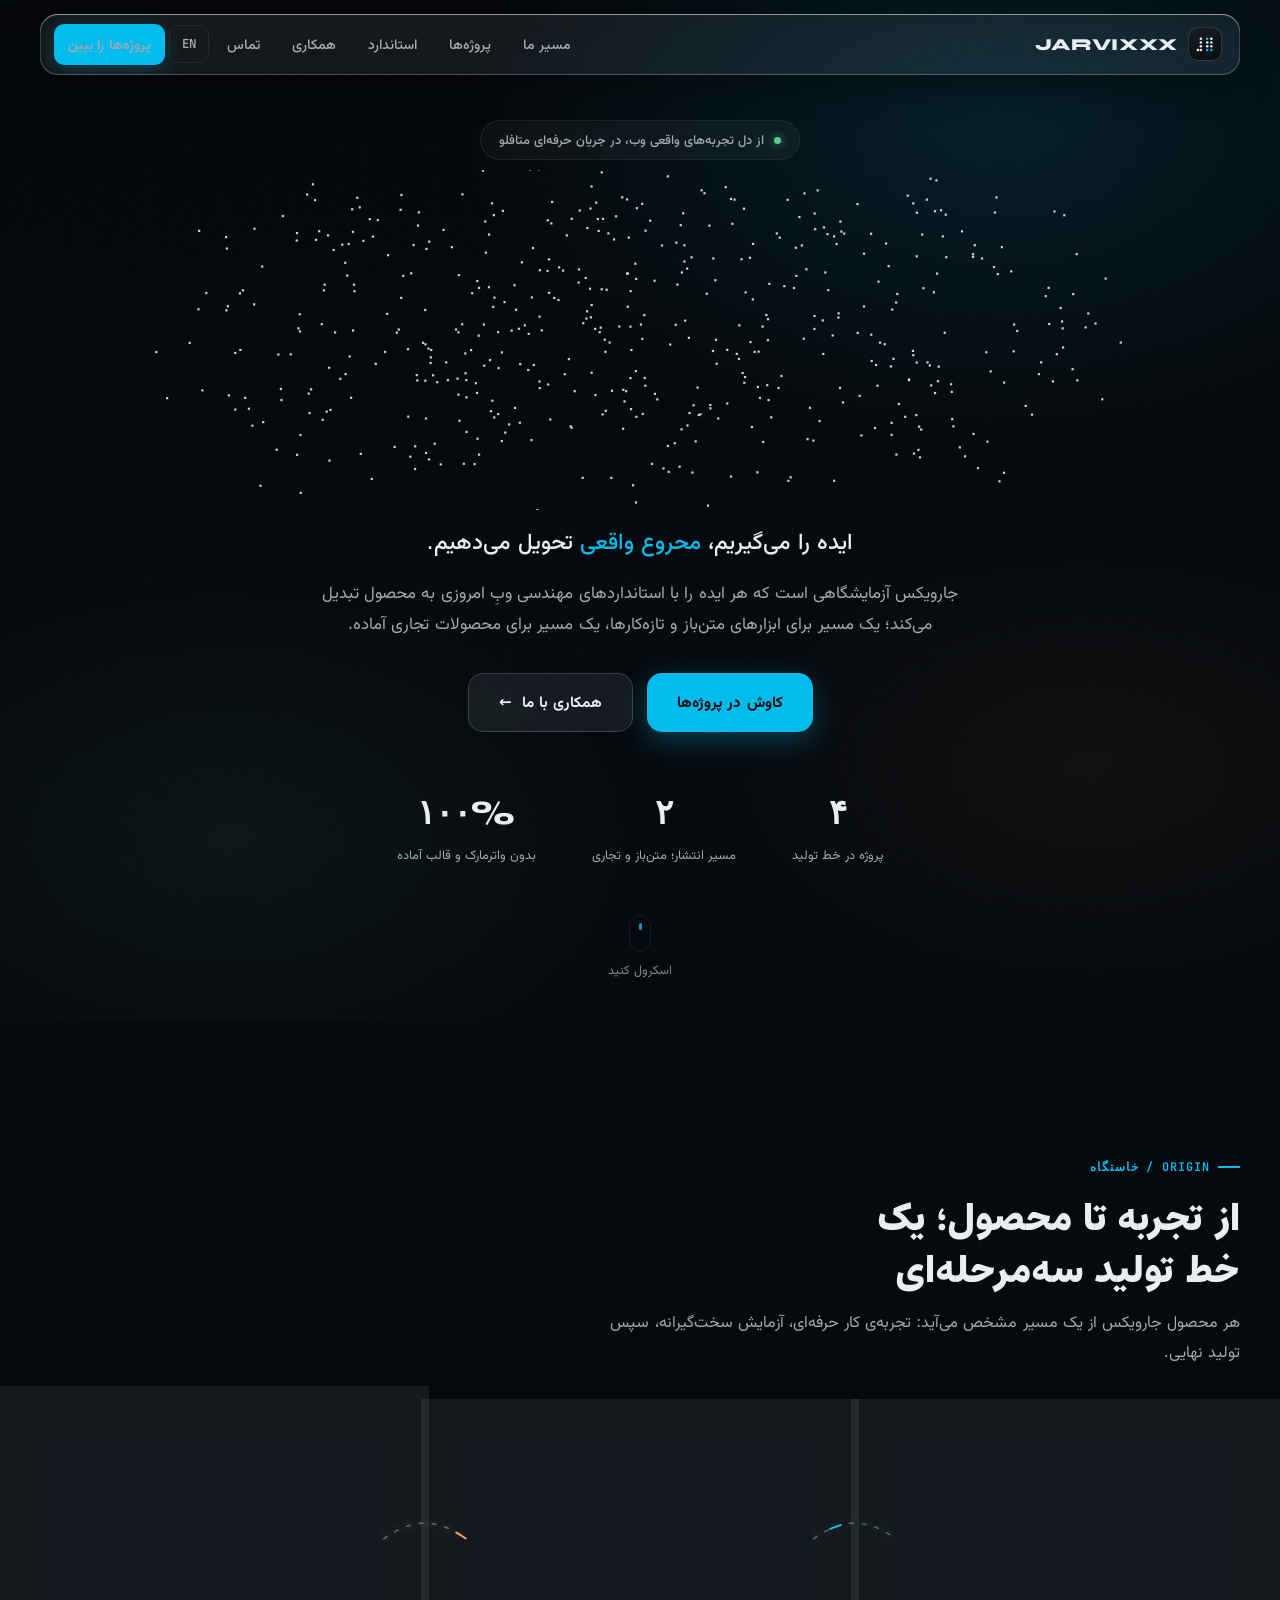
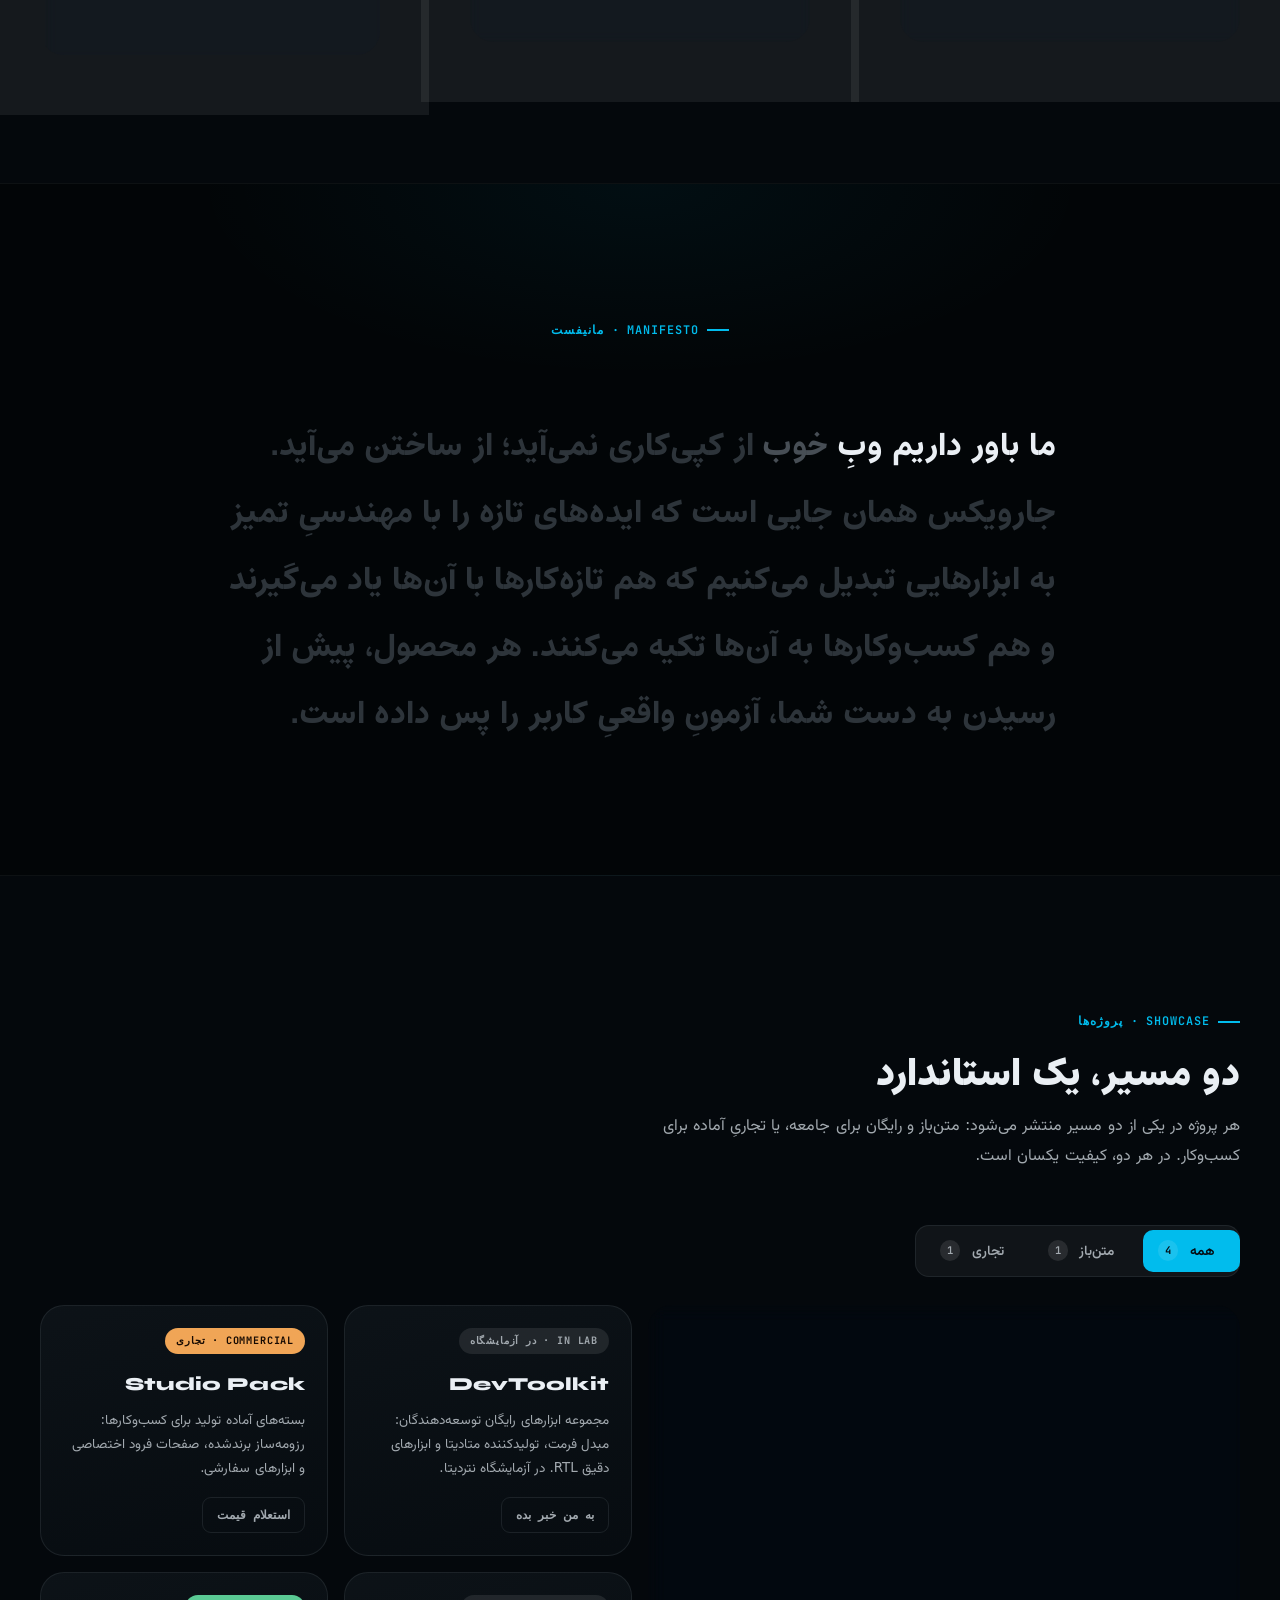
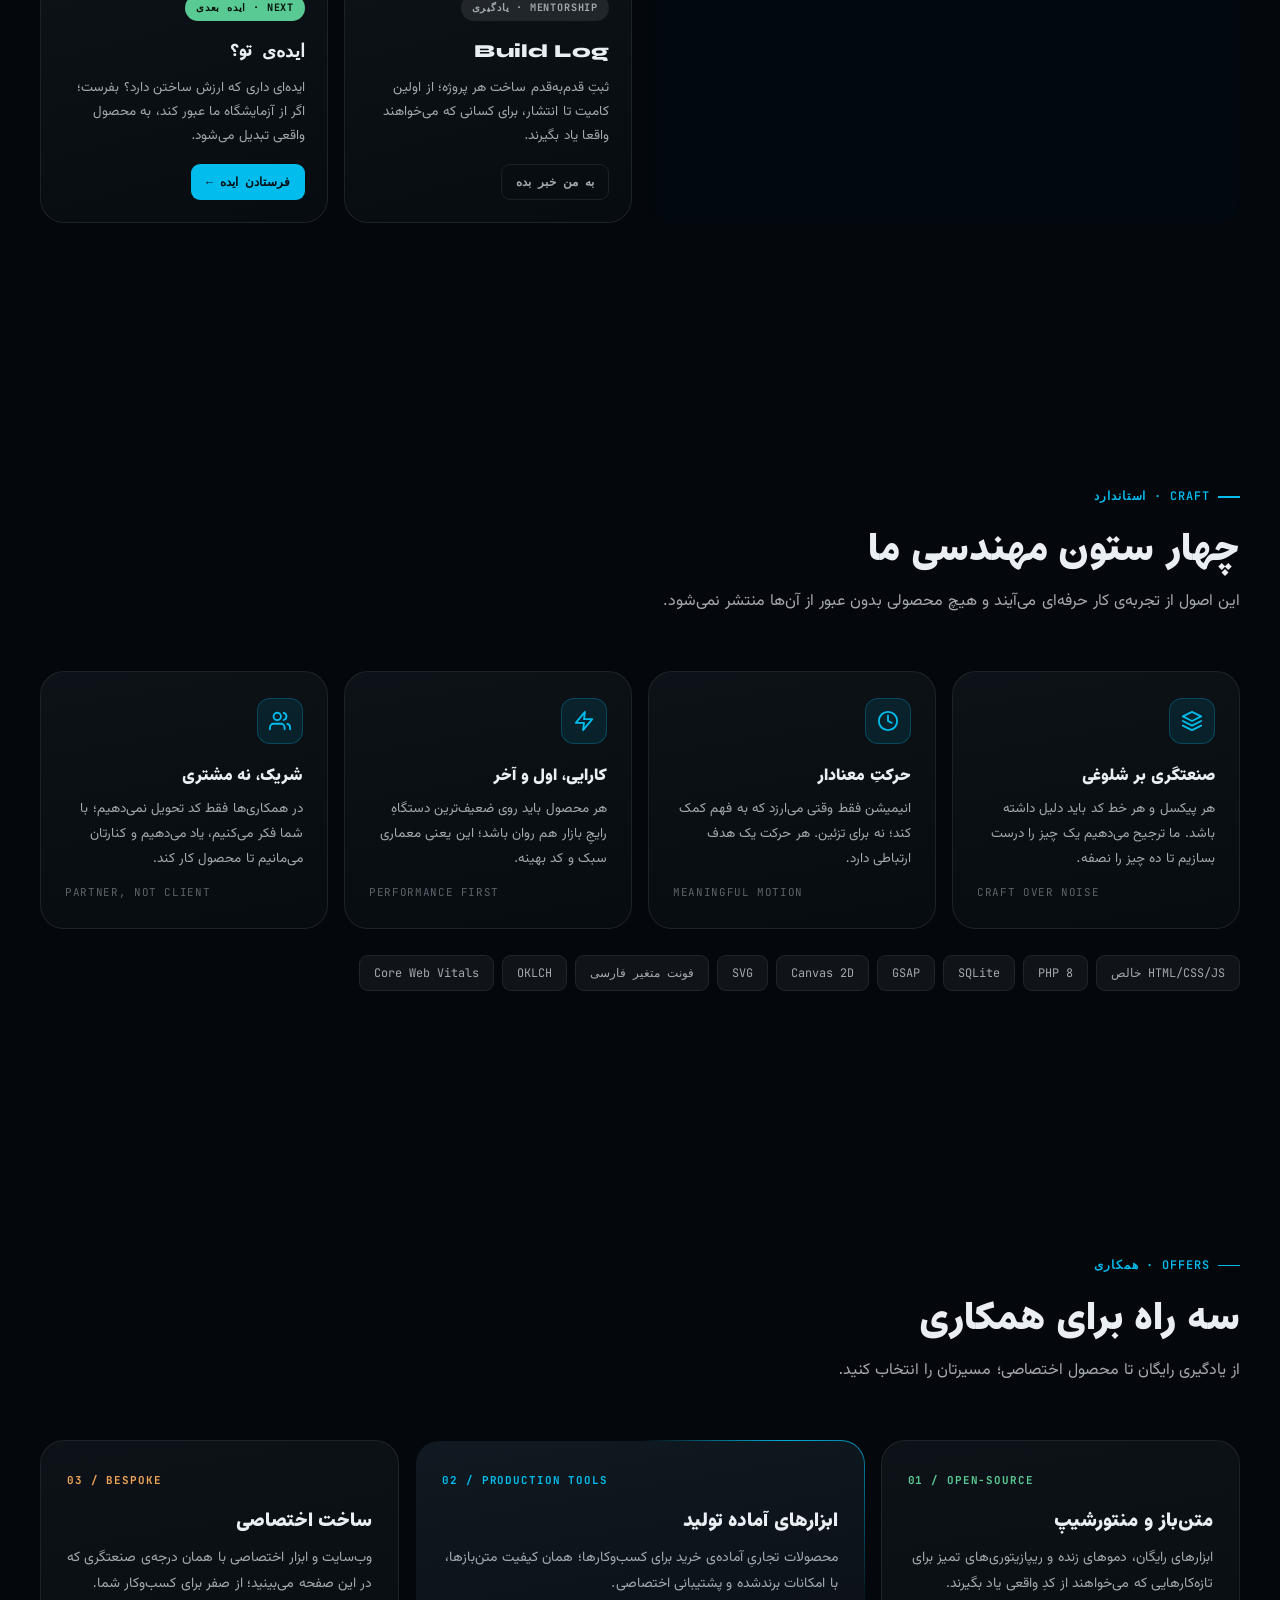
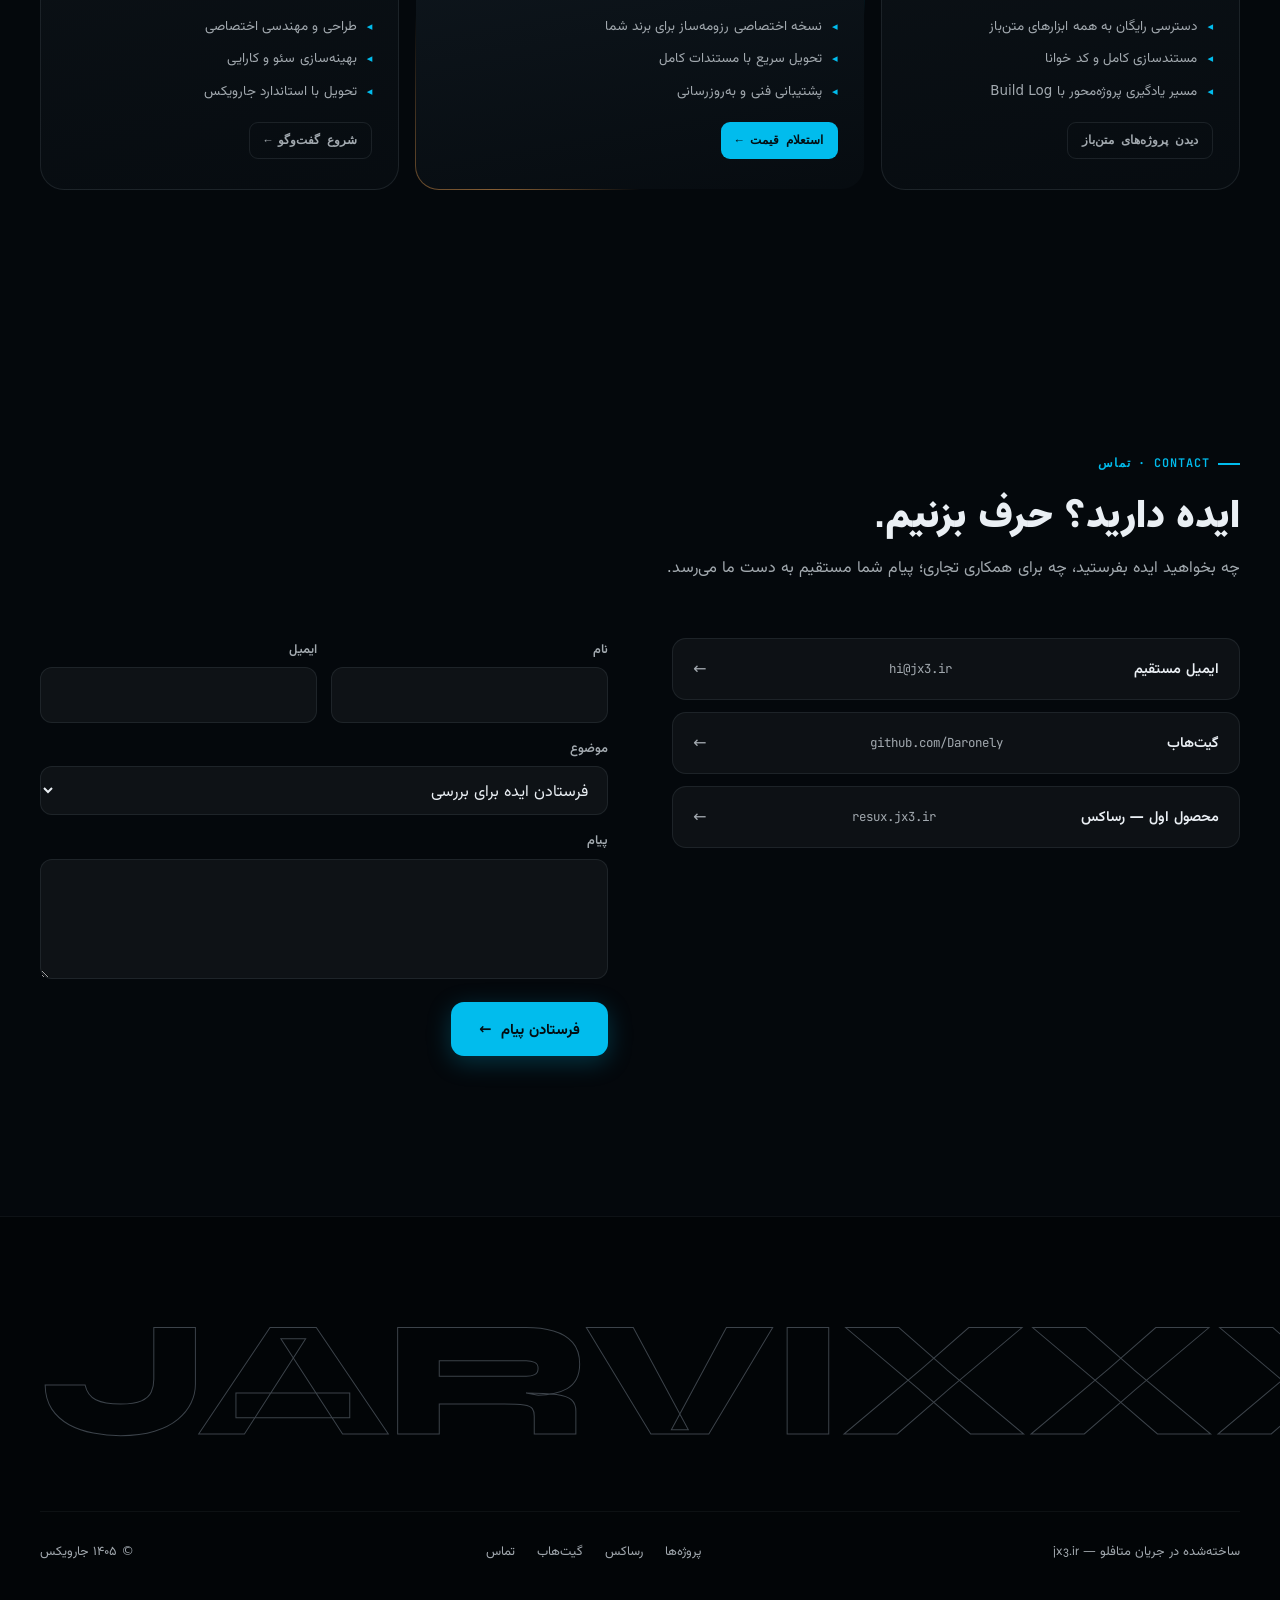
==== index.html @ 47dcaf19 "🧪 Jarvixxx v1.0.0 — project hub landing - Canvas 2D particle hero (JARVIXXX) - Three-tier liquid gla" ====
<!DOCTYPE html>
<html lang="fa" dir="rtl" class="no-js">
<head>
<meta charset="UTF-8">
<meta name="viewport" content="width=device-width, initial-scale=1">
<title>جارویکس | آزمایشگاه ساخت محصولات وب — از ایده تا محصول، با استاندارد حرفه‌ای</title>
<meta name="description" content="جارویکس (Jarvixxx) آزمایشگاه ساخت محصولات وب است: ایده‌ها را به ابزارهای متن‌باز و محصولات تجاری واقعی تبدیل می‌کنیم و مسیر یادگیری حرفه‌ای را برای علاقه‌مندان باز می‌گذاریم. اولین محصول: رزومه‌ساز رساکس.">
<meta name="keywords" content="جارویکس, jarvixxx, ساخت محصول, محصولات وب, ابزار متن باز, رزومه ساز, رساکس, resux, وب اپلیکیشن, jx3">
<meta name="author" content="Jarvixxx">
<meta name="robots" content="index, follow, max-image-preview:large, max-snippet:-1, max-video-preview:-1">
<meta name="theme-color" content="#0b0d12">
<link rel="canonical" href="https://jx3.ir/">

<!-- Open Graph -->
<meta property="og:type" content="website">
<meta property="og:site_name" content="جارویکس — Jarvixxx">
<meta property="og:locale" content="fa_IR">
<meta property="og:locale:alternate" content="en_US">
<meta property="og:title" content="جارویکس | آزمایشگاه ساخت محصولات وب — از ایده تا محصول">
<meta property="og:description" content="ایده‌ها را به ابزارهای متن‌باز و محصولات تجاری واقعی تبدیل می‌کنیم و مسیر یادگیری حرفه‌ای را باز می‌گذاریم. اولین محصول: رزومه‌ساز رساکس.">
<meta property="og:url" content="https://jx3.ir/">
<meta property="og:image" content="https://jx3.ir/assets/img/og-cover.png">
<meta property="og:image:width" content="1200">
<meta property="og:image:height" content="630">
<meta property="og:image:alt" content="جارویکس — آزمایشگاه ساخت محصولات وب">

<!-- Twitter -->
<meta name="twitter:card" content="summary_large_image">
<meta name="twitter:title" content="جارویکس | آزمایشگاه ساخت محصولات وب">
<meta name="twitter:description" content="از ایده تا محصول، با استاندارد حرفه‌ای. ابزار متن‌باز و محصولات تجاری — اولین محصول: رزومه‌ساز رساکس.">
<meta name="twitter:image" content="https://jx3.ir/assets/img/og-cover.png">

<!-- Icons -->
<link rel="icon" type="image/svg+xml" href="assets/img/favicon.svg">
<link rel="apple-touch-icon" href="assets/img/icon-192.png">
<link rel="manifest" href="manifest.webmanifest">

<!-- Fonts: preload critical VF weights -->
<link rel="preload" href="assets/fonts/Vazirmatn-VF.woff2" as="font" type="font/woff2" crossorigin>
<link rel="preload" href="assets/fonts/Estedad-VF.woff2" as="font" type="font/woff2" crossorigin>
<link rel="preload" href="assets/fonts/Syne-VF.woff2" as="font" type="font/woff2" crossorigin>
<style>
@font-face { font-family: 'Vazirmatn VF'; src: url('assets/fonts/Vazirmatn-VF.woff2') format('woff2'); font-weight: 100 900; font-display: swap; unicode-range: U+0600-06FF, U+0750-077F, U+08A0-08FF, U+FB50-FDFF, U+FE70-FEFF, U+200C-200F; }
@font-face { font-family: 'Estedad VF'; src: url('assets/fonts/Estedad-VF.woff2') format('woff2'); font-weight: 100 900; font-display: swap; unicode-range: U+0600-06FF, U+0750-077F, U+08A0-08FF, U+FB50-FDFF, U+FE70-FEFF, U+200C-200F; }
@font-face { font-family: 'Syne VF'; src: url('assets/fonts/Syne-VF.woff2') format('woff2'); font-weight: 400 800; font-display: swap; unicode-range: U+0000-00FF, U+0131, U+0152-0153; }
@font-face { font-family: 'JetBrains Mono VF'; src: url('assets/fonts/JetBrainsMono-VF.woff2') format('woff2'); font-weight: 100 800; font-display: swap; unicode-range: U+0000-00FF, U+0131, U+0152-0153; }
</style>
<link rel="stylesheet" href="assets/css/main.css">

<script>document.documentElement.classList.remove('no-js');</script>

<!-- JSON-LD -->
<script type="application/ld+json">
{
  "@context": "https://schema.org",
  "@graph": [
    {
      "@type": "Organization",
      "@id": "https://jx3.ir/#org",
      "name": "Jarvixxx",
      "alternateName": "جارویکس",
      "url": "https://jx3.ir/",
      "logo": "https://jx3.ir/assets/img/icon-512.png",
      "description": "آزمایشگاه ساخت محصولات وب — تبدیل ایده‌ها به ابزارهای متن‌باز و محصولات تجاری",
      "sameAs": ["https://github.com/Daronely"]
    },
    {
      "@type": "WebSite",
      "@id": "https://jx3.ir/#website",
      "url": "https://jx3.ir/",
      "name": "جارویکس — Jarvixxx",
      "inLanguage": "fa-IR",
      "publisher": { "@id": "https://jx3.ir/#org" }
    },
    {
      "@type": "SoftwareApplication",
      "name": "Resux — رزومه‌ساز رساکس",
      "applicationCategory": "BusinessApplication",
      "operatingSystem": "Web",
      "url": "https://resux.jx3.ir/",
      "description": "رزومه‌ساز آنلاین رایگان فارسی و انگلیسی با خروجی PDF برداری و پورتفولیوی آنلاین",
      "offers": { "@type": "Offer", "price": "0", "priceCurrency": "IRR" },
      "author": { "@id": "https://jx3.ir/#org" }
    },
    {
      "@type": "ItemList",
      "@id": "https://jx3.ir/#projects",
      "name": "پروژه‌های جارویکس",
      "itemListElement": [
        { "@type": "ListItem", "position": 1, "url": "https://resux.jx3.ir/", "name": "رساکس — رزومه‌ساز آنلاین" }
      ]
    }
  ]
}
</script>
</head>
<body>

<a class="skip-link" href="#main">پرش به محتوای اصلی</a>

<!-- shared SVG defs: liquid glass refraction filter -->
<svg width="0" height="0" style="position:absolute" aria-hidden="true">
  <defs>
    <filter id="lg-refract" color-interpolation-filters="sRGB" x="-10%" y="-10%" width="120%" height="120%">
      <feImage href="data:image/svg+xml,%3Csvg xmlns='http://www.w3.org/2000/svg' width="120" height="60"%3E%3C/svg%3E" result="sdf" preserveAspectRatio="none"/>
      <feDisplacementMap in="SourceGraphic" in2="sdf" scale="12" xChannelSelector="R" yChannelSelector="G"/>
    </filter>
  </defs>
</svg>

<!-- ════════ 1. Floating Liquid-Glass Navbar ════════ -->
<header class="navbar glass-nav" id="navbar">
  <a class="brand" href="#top" aria-label="جارویکس — صفحه اصلی">
    <span class="mark" aria-hidden="true">
      <svg viewBox="0 0 64 64"><g fill="oklch(0.95 0.008 245)"><circle cx="21" cy="18" r="3.4"/><circle cx="21" cy="28" r="3.4"/><circle cx="21" cy="38" r="3.4"/><circle cx="21" cy="48" r="3.4"/><circle cx="13" cy="48" r="3.4"/></g><g><circle cx="38" cy="18" r="3.4" fill="oklch(0.74 0.14 225)"/><circle cx="38" cy="28" r="3.4" fill="oklch(0.95 0.008 245)"/><circle cx="38" cy="38" r="3.4" fill="oklch(0.95 0.008 245)"/><circle cx="38" cy="48" r="3.4" fill="oklch(0.74 0.14 225)"/><circle cx="49" cy="18" r="3.4" fill="oklch(0.95 0.008 245)"/><circle cx="49" cy="28" r="3.4" fill="oklch(0.95 0.008 245)"/><circle cx="49" cy="38" r="3.4" fill="oklch(0.95 0.008 245)"/><circle cx="49" cy="48" r="3.4" fill="oklch(0.74 0.14 225)"/></g></svg>
    </span>
    <bdi dir="ltr">JARVIXXX</bdi>
  </a>
  <nav class="nav-links" aria-label="ناوبری اصلی">
    <a href="#ecosystem">مسیر ما</a>
    <a href="#projects">پروژه‌ها</a>
    <a href="#craft">استاندارد</a>
    <a href="#offers">همکاری</a>
    <a href="#contact">تماس</a>
    <button class="lang-toggle" id="langToggle" aria-label="Switch to English version">EN</button>
    <a class="nav-cta magnetic" href="#projects" data-mag>پروژه‌ها را ببین</a>
  </nav>
</header>

<main id="main">

<!-- ════════ 2. Full-Bleed Interactive Hero ════════ -->
<section class="hero" id="top">
  <div class="hero-bg" aria-hidden="true"></div>
  <div class="hero-grid-lines" aria-hidden="true"></div>

  <a class="lineage-pill" href="https://metora.ir" target="_blank" rel="noopener">
    <span class="dot" aria-hidden="true"></span>
    از دل تجربه‌های واقعی وب، در جریان حرفه‌ای متافلو
  </a>

  <h1>جارویکس — آزمایشگاه ساخت محصولات وب؛ ایده را می‌گیریم و محصول می‌دهیم</h1>
  <canvas id="heroCanvas" aria-hidden="true"></canvas>

  <p class="hero-tagline reveal">
    ایده را می‌گیریم، <span class="accent">محروع واقعی</span> تحویل می‌دهیم.
  </p>
  <p class="hero-sub reveal">
    جارویکس آزمایشگاهی است که هر ایده را با استانداردهای مهندسی وبِ امروزی به محصول تبدیل می‌کند؛
    یک مسیر برای ابزارهای متن‌باز و تازه‌کارها، یک مسیر برای محصولات تجاری آماده.
  </p>

  <div class="hero-ctas">
    <a class="btn-primary-mag magnetic" href="#projects" data-mag>کاوش در پروژه‌ها</a>
    <a class="btn-glass-mag magnetic" href="#offers" data-mag>همکاری با ما <span class="arr">←</span></a>
  </div>

  <div class="hero-stats" role="list" aria-label="آمار جارویکس">
    <div class="stat" role="listitem">
      <div class="num" data-count="4" aria-label="۴">۰</div>
      <div class="lbl">پروژه در خط تولید</div>
    </div>
    <div class="stat" role="listitem">
      <div class="num" data-count="2" data-kind="track" aria-label="۲">۰</div>
      <div class="lbl">مسیر انتشار؛ متن‌باز و تجاری</div>
    </div>
    <div class="stat" role="listitem">
      <div class="num" data-count="100" data-suffix="%" aria-label="۱۰۰٪">۰</div>
      <div class="lbl">بدون واترمارک و قالب آماده</div>
    </div>
  </div>

  <div class="scroll-hint" aria-hidden="true">
    <div class="wheel"></div>
    اسکرول کنید
  </div>
</section>

<!-- ════════ 3. Origin Ecosystem (Metora → Netrodata → Jarvixxx) ════════ -->
<section id="ecosystem">
  <div class="wrap">
    <div class="sec-head reveal">
      <span class="sec-kicker">ORIGIN / خاستگاه</span>
      <h2 class="sec-title">از تجربه تا محصول؛ یک خط تولید سه‌مرحله‌ای</h2>
      <p class="sec-lead">هر محصول جارویکس از یک مسیر مشخص می‌آید: تجربه‌ی کار حرفه‌ای، آزمایش سخت‌گیرانه، سپس تولید نهایی.</p>
    </div>

    <div class="eco-row">
      <a class="eco-node glass metora" href="https://metora.ir" target="_blank" rel="noopener">
        <div class="n-role">EXPERIENCE · تجربه</div>
        <div class="n-name"><bdi dir="ltr">Metora</bdi></div>
        <div class="n-fa">متافلو</div>
        <p class="n-desc">آژانس دیجیتال مستقل و از راه دور از ۲۰۱۷؛ خاستگاه فلسفه «طراحی روان» و جریان کاری حرفه‌ای ما.</p>
      </a>

      <div class="eco-beam" aria-hidden="true">
        <svg viewBox="0 0 110 64">
          <path class="beam-path" d="M4 32 C 40 6, 70 6, 106 32" stroke="oklch(0.5 0.015 245)"/>
          <path class="beam-path beam-glow" d="M4 32 C 40 6, 70 6, 106 32" stroke="oklch(0.74 0.14 225)"/>
          <path class="pulse" d="M4 32 C 40 6, 70 6, 106 32" stroke="oklch(0.74 0.14 225)">
            <animate attributeName="stroke-dashoffset" from="144" to="0" dur="2.4s" repeatCount="indefinite"/>
          </path>
        </svg>
      </div>

      <div class="eco-node glass netro">
        <div class="n-role">LAB · آزمایشگاه</div>
        <div class="n-name"><bdi dir="ltr">Netrodata</bdi></div>
        <div class="n-fa">نتردیتا</div>
        <p class="n-desc">زمین آزمایش ایده‌ها؛ ابزارها و معماری‌های وب اینجا تست و زیر فشار قرار می‌گیرند تا فقط پایدارها بمانند.</p>
      </div>

      <div class="eco-beam" aria-hidden="true">
        <svg viewBox="0 0 110 64">
          <path class="beam-path" d="M4 32 C 40 6, 70 6, 106 32" stroke="oklch(0.5 0.015 245)"/>
          <path class="beam-path beam-glow" d="M4 32 C 40 6, 70 6, 106 32" stroke="oklch(0.78 0.13 65)"/>
          <path class="pulse" d="M4 32 C 40 6, 70 6, 106 32" stroke="oklch(0.78 0.13 65)">
            <animate attributeName="stroke-dashoffset" from="144" to="0" dur="2.4s" begin="1.2s" repeatCount="indefinite"/>
          </path>
        </svg>
      </div>

      <div class="eco-node glass jarvi glass-flagship">
        <div class="n-role">PRODUCTION · تولید</div>
        <div class="n-name"><bdi dir="ltr">Jarvixxx</bdi></div>
        <div class="n-fa">جارویکس</div>
        <p class="n-desc">خط تولید نهایی؛ هر چیزی که از آزمایشگاه سربلند بیرون بیاید، اینجا به محصول متن‌باز یا تجاری واقعی تبدیل می‌شود.</p>
      </div>
    </div>
  </div>
</section>

<!-- ════════ 4. Scroll-Scrubbed Manifesto ════════ -->
<section class="manifesto" id="manifesto">
  <div class="wrap">
    <div class="sec-head reveal" style="margin-inline:auto;text-align:center">
      <span class="sec-kicker" style="justify-content:center">MANIFESTO · مانیفست</span>
    </div>
    <p class="manifesto-text" id="manifestoText" lang="fa">
      ما باور داریم وبِ خوب از کپی‌کاری نمی‌آید؛ از ساختن می‌آید.
      جارویکس همان جایی است که ایده‌های تازه را با مهندسیِ تمیز به ابزارهایی تبدیل می‌کنیم
      که هم تازه‌کارها با آن‌ها یاد می‌گیرند و هم کسب‌وکارها به آن‌ها تکیه می‌کنند.
      هر محصول، پیش از رسیدن به دست شما، آزمونِ واقعیِ کاربر را پس داده است.
    </p>
  </div>
</section>

<!-- ════════ 5. Dual-Track Project Showcase (Bento) ════════ -->
<section id="projects">
  <div class="wrap">
    <div class="sec-head reveal">
      <span class="sec-kicker">SHOWCASE · پروژه‌ها</span>
      <h2 class="sec-title">دو مسیر، یک استاندارد</h2>
      <p class="sec-lead">هر پروژه در یکی از دو مسیر منتشر می‌شود: متن‌باز و رایگان برای جامعه، یا تجاریِ آماده برای کسب‌وکار. در هر دو، کیفیت یکسان است.</p>
    </div>

    <div class="filter-tabs" role="tablist" aria-label="فیلتر پروژه‌ها" id="filterTabs">
      <div id="tabIndicator" aria-hidden="true"></div>
      <button class="filter-tab" role="tab" aria-selected="true" data-filter="all">همه <span class="badge-mini">4</span></button>
      <button class="filter-tab" role="tab" aria-selected="false" data-filter="oss">متن‌باز <span class="badge-mini">1</span></button>
      <button class="filter-tab" role="tab" aria-selected="false" data-filter="pro">تجاری <span class="badge-mini">1</span></button>
    </div>
    <p class="no-js-note">برای فیلترکردن پروژه‌ها جاوااسکریپت لازم است؛ همه پروژه‌ها در ادامه فهرست شده‌اند.</p>

    <div class="bento" id="bento">

      <!-- FLAGSHIP 2x2: Resux -->
      <article class="b-card b-flagship glass-flagship" data-track="oss" data-name="resux">
        <span class="b-track oss">OPEN-SOURCE · متن‌باز</span>
        <div class="b-name"><bdi dir="ltr">Resux</bdi> <span class="b-fa">رزومه‌ساز رساکس</span></div>
        <p class="b-desc">
          رزومه‌ساز آنلاین فارسی و انگلیسی با پیش‌نمایش زنده، چهار قالب استاندارد و خروجی PDF برداری زیر ۱۰۰ کیلوبایت.
          بدون ثبت‌نام، بدون واترمارک؛ به‌همراه پورتفولیوی آنلاین با لینک کوتاه. ساخته‌شده با PHP، SQLite و جاوااسکریپت خالص.
        </p>
        <div class="flagship-visual" aria-hidden="true">
          <div class="fv-bar"><i></i><i></i><i></i><span dir="ltr">resux.jx3.ir/editor</span></div>
          <div class="fv-body">
            <div class="fv-line hi w40"></div>
            <div class="fv-line w80"></div>
            <div class="fv-line w60"></div>
            <div class="fv-line hi w80"></div>
            <div class="fv-line w40"></div>
          </div>
        </div>
        <div class="b-links">
          <a class="b-link primary" href="https://resux.jx3.ir/" target="_blank" rel="noopener">دموی زنده ↗</a>
          <a class="b-link" href="https://github.com/Daronely/resux" target="_blank" rel="noopener">گیت‌هاب ↗</a>
          <a class="b-link" href="https://resux.jx3.ir/resume/developer.html" target="_blank" rel="noopener">نمونه رزومه برنامه‌نویسی</a>
        </div>
      </article>

      <!-- p2: next OSS tool (roadmap) -->
      <article class="b-card b-p2" data-track="oss" data-name="toolkit">
        <span class="b-track wip">IN LAB · در آزمایشگاه</span>
        <div class="b-name"><bdi dir="ltr">DevToolkit</bdi></div>
        <p class="b-desc">مجموعه ابزارهای رایگان توسعه‌دهندگان: مبدل فرمت، تولیدکننده متادیتا و ابزارهای دقیق RTL. در آزمایشگاه نتردیتا.</p>
        <div class="b-links">
          <a class="b-link" href="#contact" data-notify="اطلاع از انتشار DevToolkit">به من خبر بده</a>
        </div>
      </article>

      <!-- p3: commercial -->
      <article class="b-card b-p3" data-track="pro" data-name="studio">
        <span class="b-track pro">COMMERCIAL · تجاری</span>
        <div class="b-name"><bdi dir="ltr">Studio Pack</bdi></div>
        <p class="b-desc">بسته‌های آماده تولید برای کسب‌وکارها: رزومه‌ساز برندشده، صفحات فرود اختصاصی و ابزارهای سفارشی.</p>
        <div class="b-links">
          <a class="b-link" href="#offers">استعلام قیمت</a>
        </div>
      </article>

      <!-- p4: learning -->
      <article class="b-card b-p4" data-track="oss" data-name="learn">
        <span class="b-track wip">MENTORSHIP · یادگیری</span>
        <div class="b-name"><bdi dir="ltr">Build Log</bdi></div>
        <p class="b-desc">ثبتِ قدم‌به‌قدم ساخت هر پروژه؛ از اولین کامیت تا انتشار، برای کسانی که می‌خواهند واقعا یاد بگیرند.</p>
        <div class="b-links">
          <a class="b-link" href="#contact" data-notify="اطلاع از شروع Build Log">به من خبر بده</a>
        </div>
      </article>

      <!-- p5: your idea -->
      <article class="b-card b-p5" data-track="pro" data-name="idea">
        <span class="b-track oss">NEXT · ایده بعدی</span>
        <div class="b-name">ایده‌ی <span class="b-fa">تو؟</span></div>
        <p class="b-desc">ایده‌ای داری که ارزش ساختن دارد؟ بفرست؛ اگر از آزمایشگاه ما عبور کند، به محصول واقعی تبدیل می‌شود.</p>
        <div class="b-links">
          <a class="b-link primary" href="#contact">فرستادن ایده ←</a>
        </div>
      </article>

    </div>
  </div>
</section>

<!-- ════════ 6. Engineering Craft ════════ -->
<section id="craft">
  <div class="wrap">
    <div class="sec-head reveal">
      <span class="sec-kicker">CRAFT · استاندارد</span>
      <h2 class="sec-title">چهار ستون مهندسی ما</h2>
      <p class="sec-lead">این اصول از تجربه‌ی کار حرفه‌ای می‌آیند و هیچ محصولی بدون عبور از آن‌ها منتشر نمی‌شود.</p>
    </div>

    <div class="craft-grid">
      <div class="craft-card reveal">
        <div class="c-ico" aria-hidden="true">
          <svg width="22" height="22" viewBox="0 0 24 24" fill="none" stroke="currentColor" stroke-width="2" stroke-linecap="round" stroke-linejoin="round"><path d="M12 2L2 7l10 5 10-5-10-5z"/><path d="M2 17l10 5 10-5"/><path d="M2 12l10 5 10-5"/></svg>
        </div>
        <h3>صنعتگری بر شلوغی</h3>
        <p>هر پیکسل و هر خط کد باید دلیل داشته باشد. ما ترجیح می‌دهیم یک چیز را درست بسازیم تا ده چیز را نصفه.</p>
        <span class="c-en" dir="ltr">CRAFT OVER NOISE</span>
      </div>
      <div class="craft-card reveal">
        <div class="c-ico" aria-hidden="true">
          <svg width="22" height="22" viewBox="0 0 24 24" fill="none" stroke="currentColor" stroke-width="2" stroke-linecap="round" stroke-linejoin="round"><circle cx="12" cy="12" r="10"/><path d="M12 6v6l4 2"/></svg>
        </div>
        <h3>حرکتِ معنادار</h3>
        <p>انیمیشن فقط وقتی می‌ارزد که به فهم کمک کند؛ نه برای تزئین. هر حرکت یک هدف ارتباطی دارد.</p>
        <span class="c-en" dir="ltr">MEANINGFUL MOTION</span>
      </div>
      <div class="craft-card reveal">
        <div class="c-ico" aria-hidden="true">
          <svg width="22" height="22" viewBox="0 0 24 24" fill="none" stroke="currentColor" stroke-width="2" stroke-linecap="round" stroke-linejoin="round"><path d="M13 2L3 14h9l-1 8 10-12h-9l1-8z"/></svg>
        </div>
        <h3>کارایی، اول و آخر</h3>
        <p>هر محصول باید روی ضعیف‌ترین دستگاهِ رایجِ بازار هم روان باشد؛ این یعنی معماری سبک و کد بهینه.</p>
        <span class="c-en" dir="ltr">PERFORMANCE FIRST</span>
      </div>
      <div class="craft-card reveal">
        <div class="c-ico" aria-hidden="true">
          <svg width="22" height="22" viewBox="0 0 24 24" fill="none" stroke="currentColor" stroke-width="2" stroke-linecap="round" stroke-linejoin="round"><path d="M17 21v-2a4 4 0 0 0-4-4H5a4 4 0 0 0-4 4v2"/><circle cx="9" cy="7" r="4"/><path d="M23 21v-2a4 4 0 0 0-3-3.87"/><path d="M16 3.13a4 4 0 0 1 0 7.75"/></svg>
        </div>
        <h3>شریک، نه مشتری</h3>
        <p>در همکاری‌ها فقط کد تحویل نمی‌دهیم؛ با شما فکر می‌کنیم، یاد می‌دهیم و کنارتان می‌مانیم تا محصول کار کند.</p>
        <span class="c-en" dir="ltr">PARTNER, NOT CLIENT</span>
      </div>
    </div>

    <div class="stack-row reveal" aria-label="پشته فناوری">
      <span class="stack-chip">HTML/CSS/JS خالص</span>
      <span class="stack-chip">PHP 8</span>
      <span class="stack-chip">SQLite</span>
      <span class="stack-chip">GSAP</span>
      <span class="stack-chip">Canvas 2D</span>
      <span class="stack-chip">SVG</span>
      <span class="stack-chip">فونت متغیر فارسی</span>
      <span class="stack-chip">OKLCH</span>
      <span class="stack-chip">Core Web Vitals</span>
    </div>
  </div>
</section>

<!-- ════════ 7. Collaboration & Offer Tracks ════════ -->
<section id="offers">
  <div class="wrap">
    <div class="sec-head reveal">
      <span class="sec-kicker">OFFERS · همکاری</span>
      <h2 class="sec-title">سه راه برای همکاری</h2>
      <p class="sec-lead">از یادگیری رایگان تا محصول اختصاصی؛ مسیرتان را انتخاب کنید.</p>
    </div>

    <div class="offers">
      <div class="offer-card reveal">
        <div class="o-tag" style="color: var(--signal-oss)" dir="ltr">01 / OPEN-SOURCE</div>
        <h3>متن‌باز و منتورشیپ</h3>
        <p class="o-desc">ابزارهای رایگان، دموهای زنده و ریپازیتوری‌های تمیز برای تازه‌کارهایی که می‌خواهند از کدِ واقعی یاد بگیرند.</p>
        <ul>
          <li>دسترسی رایگان به همه ابزارهای متن‌باز</li>
          <li>مستندسازی کامل و کد خوانا</li>
          <li>مسیر یادگیری پروژه‌محور با Build Log</li>
        </ul>
        <div class="b-links" style="margin-top:20px">
          <a class="b-link" href="#projects">دیدن پروژه‌های متن‌باز</a>
        </div>
      </div>

      <div class="offer-card offer-featured reveal">
        <div class="inner">
          <div class="o-tag" style="color: var(--accent-primary)" dir="ltr">02 / PRODUCTION TOOLS</div>
          <h3>ابزارهای آماده تولید</h3>
          <p class="o-desc">محصولات تجاریِ آماده‌ی خرید برای کسب‌وکارها؛ همان کیفیت متن‌بازها، با امکانات برندشده و پشتیبانی اختصاصی.</p>
          <ul>
            <li>نسخه اختصاصی رزومه‌ساز برای برند شما</li>
            <li>تحویل سریع با مستندات کامل</li>
            <li>پشتیبانی فنی و به‌روزرسانی</li>
          </ul>
          <div class="b-links" style="margin-top:20px">
            <a class="b-link primary" href="#contact">استعلام قیمت ←</a>
          </div>
        </div>
      </div>

      <div class="offer-card reveal">
        <div class="o-tag" style="color: var(--signal-pro)" dir="ltr">03 / BESPOKE</div>
        <h3>ساخت اختصاصی</h3>
        <p class="o-desc">وب‌سایت و ابزار اختصاصی با همان درجه‌ی صنعتگری که در این صفحه می‌بینید؛ از صفر برای کسب‌وکار شما.</p>
        <ul>
          <li>طراحی و مهندسی اختصاصی</li>
          <li>بهینه‌سازی سئو و کارایی</li>
          <li>تحویل با استاندارد جارویکس</li>
        </ul>
        <div class="b-links" style="margin-top:20px">
          <a class="b-link" href="#contact">شروع گفت‌وگو ←</a>
        </div>
      </div>
    </div>
  </div>
</section>

<!-- ════════ 8. Contact + Conversion Footer ════════ -->
<section id="contact">
  <div class="wrap">
    <div class="sec-head reveal">
      <span class="sec-kicker">CONTACT · تماس</span>
      <h2 class="sec-title">ایده دارید؟ حرف بزنیم.</h2>
      <p class="sec-lead">چه بخواهید ایده بفرستید، چه برای همکاری تجاری؛ پیام شما مستقیم به دست ما می‌رسد.</p>
    </div>

    <div class="contact-grid">
      <div class="direct-links reveal">
        <a class="d-link" href="mailto:hi@jx3.ir">
          <span class="dl-label">ایمیل مستقیم</span>
          <span class="dl-handle" data-scramble>hi@jx3.ir</span>
          <span class="dl-arrow" aria-hidden="true">←</span>
        </a>
        <a class="d-link" href="https://github.com/Daronely" target="_blank" rel="noopener">
          <span class="dl-label">گیت‌هاب</span>
          <span class="dl-handle" data-scramble dir="ltr">github.com/Daronely</span>
          <span class="dl-arrow" aria-hidden="true">←</span>
        </a>
        <a class="d-link" href="https://resux.jx3.ir/" target="_blank" rel="noopener">
          <span class="dl-label">محصول اول — رساکس</span>
          <span class="dl-handle" data-scramble dir="ltr">resux.jx3.ir</span>
          <span class="dl-arrow" aria-hidden="true">←</span>
        </a>
      </div>

      <form class="contact-form reveal" id="contactForm" novalidate>
        <div class="f-row">
          <div class="f-field">
            <label for="cfName">نام</label>
            <input type="text" id="cfName" name="name" required autocomplete="name" maxlength="80">
            <span class="f-err">نام را وارد کنید.</span>
          </div>
          <div class="f-field">
            <label for="cfEmail">ایمیل</label>
            <input type="email" id="cfEmail" name="email" required autocomplete="email" maxlength="120" dir="ltr" style="text-align:start">
            <span class="f-err">ایمیل معتبر وارد کنید.</span>
          </div>
        </div>
        <div class="f-field">
          <label for="cfTopic">موضوع</label>
          <select id="cfTopic" name="topic" style="width:100%;padding:13px 15px;background:rgb(255 255 255 / 0.045);border:1.5px solid var(--border-subtle);border-radius:12px;color:var(--ink-primary);font:inherit;font-size:16px">
            <option value="idea" selected>فرستادن ایده برای بررسی</option>
            <option value="commercial">استعلام محصول تجاری</option>
            <option value="bespoke">ساخت اختصاصی وب‌سایت</option>
            <option value="feedback">بازخورد درباره رساکس</option>
            <option value="other">موضوع دیگر</option>
          </select>
        </div>
        <div class="f-field">
          <label for="cfMsg">پیام</label>
          <textarea id="cfMsg" name="message" required minlength="10" maxlength="3000"></textarea>
          <span class="f-err">پیام باید حداقل ۱۰ حرف باشد.</span>
        </div>
        <!-- honeypot -->
        <div class="hp-field" aria-hidden="true">
          <label for="cfHp">این فیلد را خالی بگذارید</label>
          <input type="text" id="cfHp" name="website" tabindex="-1" autocomplete="off">
        </div>
        <button type="submit" class="btn-submit magnetic" id="submitBtn" data-mag>
          <span id="submitLabel">فرستادن پیام</span>
          <span aria-hidden="true">←</span>
        </button>
        <p class="form-status" id="formStatus" role="status" aria-live="polite"></p>
      </form>
    </div>
  </div>
</section>

</main>

<footer class="site-footer">
  <div class="wrap">
    <div class="footer-type" aria-hidden="true" dir="ltr">JARVIXXX</div>
    <div class="footer-meta">
      <div>ساخته‌شده در جریان متافلو — <bdi dir="ltr">jx3.ir</bdi></div>
      <nav aria-label="پیوندهای فوتر">
        <a href="#projects">پروژه‌ها</a>
        <a href="https://resux.jx3.ir/">رساکس</a>
        <a href="https://github.com/Daronely" target="_blank" rel="noopener">گیت‌هاب</a>
        <a href="#contact">تماس</a>
      </nav>
      <div>© ۱۴۰۵ جارویکس</div>
    </div>
  </div>
</footer>

<script src="assets/js/gsap.min.js"></script>
<script src="assets/js/ScrollTrigger.min.js"></script>
<script src="assets/js/SplitText.min.js"></script>
<script src="assets/js/ScrambleTextPlugin.min.js"></script>
<script src="assets/js/lenis.min.js"></script>
<script src="assets/js/main.js"></script>
</body>
</html>
---- assets/css/main.css ----
/* ════════════════════════════════════════════════════════════════
   Jarvixxx — Obsidian Liquid-Glass Engineering Lab
   Locked OKLCH system · Persian-first RTL · Anti-slop by contract
   ════════════════════════════════════════════════════════════════ */

/* ---------- Locked design tokens (OKLCH, halation-free dark) ---------- */
:root {
  --bg-base:        oklch(0.13 0.012 245);
  --bg-deep:        oklch(0.11 0.011 245);
  --surface-1:      oklch(0.18 0.014 245);
  --surface-2:      oklch(0.22 0.016 245);
  --ink-primary:    oklch(0.95 0.008 245);
  --ink-muted:      oklch(0.73 0.012 245);
  --border-subtle:  oklch(0.32 0.015 245 / 0.55);
  --accent-primary: oklch(0.74 0.14 225);
  --signal-oss:     oklch(0.76 0.13 160);
  --signal-pro:     oklch(0.78 0.13 65);

  --glass-bg:       rgb(255 255 255 / 0.07);
  --glass-rim:
    inset 0 1px 0 rgb(255 255 255 / 0.45),
    inset 0 -1px 0 rgb(255 255 255 / 0.12),
    inset 0 0 0 1px rgb(255 255 255 / 0.16),
    0 12px 32px rgb(0 0 0 / 0.35);

  --radius-card: 24px;
  --gap-bento: 16px;
  --pad-card: 22px;

  --font-fa-body: 'Vazirmatn VF', 'Vazirmatn', system-ui, sans-serif;
  --font-fa-display: 'Estedad VF', 'Estedad', 'Vazirmatn VF', sans-serif;
  --font-latin-display: 'Syne VF', 'Syne', sans-serif;
  --font-mono: 'JetBrains Mono VF', ui-monospace, monospace;

  --ease-out: cubic-bezier(0.16, 1, 0.3, 1);
  --ease-in-out: cubic-bezier(0.65, 0, 0.35, 1);
  --dir: 1; /* flips to -1 in LTR */
}

html[dir="ltr"] { --dir: -1; }

/* direction-aware motion multiplier */
[dir="rtl"] { --dir: 1; }

/* ---------- Reset & base ---------- */
*, *::before, *::after { box-sizing: border-box; margin: 0; padding: 0; }
html { scroll-behavior: auto; } /* Lenis owns scrolling */
html.lenis, html.lenis body { height: auto; }
.lenis.lenis-smooth { scroll-behavior: auto !important; }
.lenis.lenis-stopped { overflow: hidden; }

body {
  font-family: var(--font-fa-body);
  background: var(--bg-base);
  color: var(--ink-primary);
  line-height: 1.75;
  letter-spacing: 0; /* Persian: NEVER letter-spacing */
  overflow-x: clip;
  min-height: 100vh;
  -webkit-font-smoothing: antialiased;
}

/* Latin fragments inside Persian prose */
bdi, .ltr-inline {
  font-family: var(--font-latin-display), var(--font-mono);
  unicode-bidi: isolate;
}

::selection { background: oklch(0.74 0.14 225 / 0.30); color: var(--ink-primary); }

a { color: inherit; text-decoration: none; }
button { font: inherit; color: inherit; background: none; border: none; cursor: pointer; }
img, svg, canvas { display: block; max-width: 100%; }

:focus-visible {
  outline: 2px solid var(--accent-primary);
  outline-offset: 3px;
  border-radius: 4px;
}

.skip-link {
  position: fixed; inset-inline-start: 12px; top: -64px; z-index: 999;
  background: var(--surface-2); color: var(--ink-primary);
  padding: 10px 18px; border-radius: 10px; font-weight: 700; font-size: .9rem;
  border: 1px solid var(--border-subtle);
  transition: top .2s var(--ease-out);
}
.skip-link:focus { top: 12px; }

.wrap { width: min(1200px, 100% - clamp(32px, 6vw, 96px)); margin-inline: auto; }

/* ---------- Film grain (zero-cost, kills gradient banding) ---------- */
body::after {
  content: ''; position: fixed; inset: -50%; z-index: 2000;
  pointer-events: none; opacity: 0.03;
  background-image: url("data:image/svg+xml,%3Csvg xmlns='http://www.w3.org/2000/svg' width='240' height='240'%3E%3Cfilter id='n'%3E%3CfeTurbulence type='fractalNoise' baseFrequency='0.9' numOctaves='2' stitchTiles='stitch'/%3E%3CfeColorMatrix type='saturate' values='0'/%3E%3C/filter%3E%3Crect width='100%25' height='100%25' filter='url(%23n)'/%3E%3C/svg%3E");
  animation: grain 9s steps(6) infinite;
}
@keyframes grain {
  0%, 100% { transform: translate(0, 0); }
  20% { transform: translate(-3%, 2%); }
  40% { transform: translate(2%, -3%); }
  60% { transform: translate(-2%, -2%); }
  80% { transform: translate(3%, 3%); }
}

/* ══════════════════ Liquid Glass (3-tier) ══════════════════ */
/* Tier 0 — a11y fallback (also default before JS enhancement) */
.glass {
  background: oklch(0.18 0.014 245 / 0.95);
  border: 1px solid var(--border-subtle);
  border-radius: var(--radius-card);
}
/* Tier 1 — universal CSS glass */
.glass, .glass-nav {
  background: var(--glass-bg);
  -webkit-backdrop-filter: blur(6px) saturate(160%);
  backdrop-filter: blur(6px) saturate(160%);
  box-shadow: var(--glass-rim);
  border: none;
  position: relative;
  overflow: hidden;
}
.glass::before {
  content: ''; position: absolute; inset: 0; pointer-events: none;
  background: radial-gradient(120% 80% at 18% 0%, rgb(255 255 255 / 0.09), transparent 55%);
}
/* Tier 2 — Chromium optical refraction (enabled by JS adding .lg-refract) */
.lg-refract .glass-nav, .lg-refract .glass-flagship {
  -webkit-backdrop-filter: blur(6px) saturate(160%) url(#lg-refract);
  backdrop-filter: blur(6px) saturate(160%) url(#lg-refract);
}

@media (prefers-reduced-transparency: reduce) {
  .glass, .glass-nav {
    background: oklch(0.18 0.014 245 / 0.98);
    -webkit-backdrop-filter: none; backdrop-filter: none;
    box-shadow: none;
    border: 1px solid oklch(0.55 0.01 245 / 0.4);
  }
  .glass::before { display: none; }
}

/* ══════════════════ Navbar ══════════════════ */
.navbar {
  position: fixed; inset-inline: 0; top: 14px; z-index: 900;
  width: min(1200px, 100% - 2rem); margin-inline: auto;
  display: flex; align-items: center; gap: 10px;
  padding: 10px 14px 10px 18px;
  border-radius: 18px;
  transition: transform .3s var(--ease-out), background .3s;
}
[dir="rtl"] .navbar { padding: 10px 18px 10px 14px; }
.navbar.scrolled { background: oklch(0.15 0.013 245 / 0.92); }
.brand {
  display: flex; align-items: center; gap: 10px;
  font-family: var(--font-latin-display); font-weight: 800; font-size: 1.05rem;
  letter-spacing: 0.04em; /* latin only */
}
.brand .mark {
  width: 34px; height: 34px; border-radius: 10px; flex-shrink: 0;
  background: linear-gradient(160deg, oklch(0.22 0.016 245), oklch(0.15 0.012 245));
  border: 1px solid rgb(255 255 255 / 0.14);
  display: grid; place-items: center;
}
.brand .mark svg { width: 24px; height: 24px; }
.nav-links { display: flex; gap: 4px; margin-inline-start: auto; align-items: center; }
.nav-links a {
  padding: 8px 14px; border-radius: 10px; font-size: .88rem; font-weight: 500;
  color: var(--ink-muted); transition: color .2s, background .2s;
}
.nav-links a:hover { color: var(--ink-primary); background: rgb(255 255 255 / 0.06); }
.nav-cta {
  display: inline-flex; align-items: center; gap: 8px;
  background: var(--accent-primary); color: oklch(0.15 0.02 225);
  font-weight: 700; font-size: .88rem;
  padding: 10px 18px; border-radius: 12px;
  transition: transform .2s var(--ease-out), box-shadow .2s;
  box-shadow: 0 4px 18px oklch(0.74 0.14 225 / 0.25);
}
.nav-cta:active { transform: scale(0.97); }
.lang-toggle {
  font-family: var(--font-mono); font-size: .78rem; font-weight: 600;
  color: var(--ink-muted); border: 1px solid var(--border-subtle);
  border-radius: 9px; padding: 7px 12px; transition: color .2s, border-color .2s;
}
.lang-toggle:hover { color: var(--accent-primary); border-color: var(--accent-primary); }

@media (max-width: 860px) {
  .nav-links a:not(.nav-cta) { display: none; }
}

/* ══════════════════ Hero ══════════════════ */
.hero {
  position: relative; min-height: 100svh;
  display: flex; flex-direction: column; align-items: center; justify-content: center;
  text-align: center; padding: 120px 0 40px; overflow: clip;
}
.hero-bg {
  position: absolute; inset: 0; z-index: -1;
  background:
    radial-gradient(60% 45% at 78% 12%, oklch(0.74 0.14 225 / 0.13), transparent 70%),
    radial-gradient(45% 35% at 18% 82%, oklch(0.76 0.13 160 / 0.07), transparent 70%),
    radial-gradient(40% 30% at 85% 75%, oklch(0.78 0.13 65 / 0.05), transparent 70%),
    linear-gradient(180deg, var(--bg-deep), var(--bg-base) 60%);
}
.hero-grid-lines {
  position: absolute; inset: 0; z-index: -1; opacity: .35;
  background-image:
    linear-gradient(oklch(0.32 0.015 245 / 0.12) 1px, transparent 1px),
    linear-gradient(90deg, oklch(0.32 0.015 245 / 0.12) 1px, transparent 1px);
  background-size: 72px 72px;
  mask-image: radial-gradient(75% 60% at 50% 40%, #000 30%, transparent 100%);
  -webkit-mask-image: radial-gradient(75% 60% at 50% 40%, #000 30%, transparent 100%);
}

.lineage-pill {
  display: inline-flex; align-items: center; gap: 10px;
  font-size: .8rem; font-weight: 500; color: var(--ink-muted);
  padding: 8px 18px; border-radius: 999px;
  border: 1px solid var(--border-subtle);
  background: rgb(255 255 255 / 0.04);
  -webkit-backdrop-filter: blur(6px); backdrop-filter: blur(6px);
  transition: border-color .2s, color .2s;
}
.lineage-pill:hover { border-color: var(--accent-primary); color: var(--ink-primary); }
.lineage-pill .dot {
  width: 7px; height: 7px; border-radius: 50%;
  background: var(--signal-oss);
  box-shadow: 0 0 10px oklch(0.76 0.13 160 / 0.8);
  animation: breathe 3s ease-in-out infinite;
}
@keyframes breathe { 50% { opacity: .45; } }

#heroCanvas {
  width: 100%; max-width: 980px; height: clamp(180px, 34vw, 340px);
  margin-block: 10px; touch-action: pan-y;
}
.hero h1 {
  position: absolute; width: 1px; height: 1px; overflow: hidden;
  clip-path: inset(50%); white-space: nowrap; /* real heading for SEO/a11y */
}
.hero-tagline {
  font-size: clamp(1.05rem, 2.4vw, 1.4rem);
  font-weight: 500; color: var(--ink-primary);
  max-width: 46rem; line-height: 1.9;
  text-wrap: balance;
}
.hero-tagline .accent { color: var(--accent-primary); }
.hero-sub {
  margin-top: 14px; color: var(--ink-muted);
  font-size: clamp(.92rem, 1.8vw, 1.05rem); max-width: 40rem;
  line-height: 1.85;
}

.hero-ctas { display: flex; gap: 14px; margin-top: 34px; flex-wrap: wrap; justify-content: center; }
.btn-primary-mag, .btn-glass-mag {
  display: inline-flex; align-items: center; gap: 10px;
  font-size: .95rem; font-weight: 700;
  padding: 15px 30px; border-radius: 15px;
  transition: box-shadow .25s var(--ease-out);
  will-change: transform;
}
.btn-primary-mag {
  background: var(--accent-primary); color: oklch(0.15 0.02 225);
  box-shadow: 0 8px 30px oklch(0.74 0.14 225 / 0.3);
}
.btn-primary-mag:active, .btn-glass-mag:active { transform: scale(0.97); }
.btn-primary-mag:hover { box-shadow: 0 12px 40px oklch(0.74 0.14 225 / 0.45); }
.btn-glass-mag {
  background: rgb(255 255 255 / 0.07); color: var(--ink-primary);
  border: 1px solid rgb(255 255 255 / 0.16);
  -webkit-backdrop-filter: blur(6px) saturate(160%); backdrop-filter: blur(6px) saturate(160%);
}
.btn-glass-mag:hover { background: rgb(255 255 255 / 0.11); }
.btn-glass-mag .arr { transition: transform .3s var(--ease-out); }
.btn-glass-mag:hover .arr { transform: translateX(calc(var(--dir) * -5px)); }

.hero-stats {
  display: flex; gap: clamp(20px, 5vw, 56px); margin-top: 52px; flex-wrap: wrap; justify-content: center;
}
.stat { text-align: center; }
.stat .num {
  font-family: var(--font-latin-display); font-weight: 800;
  font-size: clamp(1.5rem, 3.4vw, 2.1rem);
  font-variant-numeric: tabular-nums;
  color: var(--ink-primary);
}
.stat .lbl { font-size: .8rem; color: var(--ink-muted); margin-top: 2px; }

.scroll-hint {
  margin-top: 48px; color: var(--ink-muted); font-size: .78rem;
  display: flex; flex-direction: column; align-items: center; gap: 8px; opacity: .8;
}
.scroll-hint .wheel {
  width: 22px; height: 36px; border: 1.5px solid var(--border-subtle);
  border-radius: 12px; position: relative;
}
.scroll-hint .wheel::after {
  content: ''; position: absolute; inset-inline-start: 50%; top: 7px;
  width: 3px; height: 7px; margin-inline-start: -1.5px;
  border-radius: 3px; background: var(--accent-primary);
  animation: wheel 1.8s var(--ease-in-out) infinite;
}
@keyframes wheel { 0% { transform: translateY(0); opacity: 1; } 70% { transform: translateY(10px); opacity: 0; } 100% { opacity: 0; } }

/* ══════════════════ Sections common ══════════════════ */
section { position: relative; padding: clamp(72px, 10vw, 130px) 0; scroll-margin-top: 90px; }
.sec-head { max-width: 44rem; margin-bottom: clamp(36px, 5vw, 56px); }
.sec-kicker {
  display: inline-flex; align-items: center; gap: 8px;
  font-family: var(--font-mono); font-size: .74rem; font-weight: 600;
  color: var(--accent-primary); letter-spacing: 0.08em; /* latin kickers only */
  margin-bottom: 14px;
}
.sec-kicker::before { content: ''; width: 22px; height: 1.5px; background: var(--accent-primary); }
h2.sec-title {
  font-family: var(--font-fa-display);
  font-size: clamp(1.6rem, 3.6vw, 2.4rem); font-weight: 800; line-height: 1.35;
  text-wrap: balance;
}
.sec-lead { color: var(--ink-muted); margin-top: 12px; line-height: 1.85; max-width: 40rem; }

/* ══════════════════ Ecosystem pipeline (Metora → Netrodata → Jarvixxx) ══════════════════ */
.eco-wrap { position: relative; }
.eco-row {
  display: grid; grid-template-columns: 1fr auto 1fr auto 1fr;
  align-items: center; gap: 0;
}
.eco-node {
  position: relative; z-index: 2;
  border-radius: var(--radius-card);
  padding: 26px 24px;
  transition: transform .35s var(--ease-out), border-color .3s;
  cursor: pointer;
  min-height: 170px; display: flex; flex-direction: column;
}
.eco-node:hover { transform: translateY(-6px); }
.eco-node .n-role {
  font-family: var(--font-mono); font-size: .68rem; font-weight: 600;
  letter-spacing: 0.1em; margin-bottom: 10px;
}
.eco-node .n-name {
  font-family: var(--font-latin-display); font-size: 1.25rem; font-weight: 800;
  letter-spacing: 0.02em;
}
.eco-node .n-fa { font-family: var(--font-fa-display); font-size: 1.15rem; font-weight: 800; }
.eco-node .n-desc { font-size: .84rem; color: var(--ink-muted); margin-top: 10px; line-height: 1.8; }
.eco-node.metora .n-role { color: var(--ink-muted); }
.eco-node.netro .n-role { color: var(--signal-pro); }
.eco-node.jarvi .n-role { color: var(--accent-primary); }
.eco-node.jarvi { border: 1px solid oklch(0.74 0.14 225 / 0.4); }
.eco-beam { position: relative; z-index: 1; width: clamp(48px, 7vw, 110px); height: 64px; }
.eco-beam svg { width: 100%; height: 100%; overflow: visible; }
.eco-beam .beam-path {
  fill: none; stroke-width: 1.6;
  stroke-dasharray: 6 10;
}
.eco-beam .beam-glow { filter: blur(4px); opacity: .5; }
.eco-beam .pulse {
  fill: none; stroke-width: 2.2; stroke-linecap: round;
  stroke-dasharray: 14 130;
}
@media (prefers-reduced-motion: reduce) {
  .eco-beam .pulse { animation: none !important; stroke-dasharray: 0 144; opacity: 0; }
  .eco-beam .beam-path { stroke-dasharray: none; }
}

@media (max-width: 860px) {
  .eco-row { grid-template-columns: 1fr; gap: 8px; }
  .eco-beam { width: 100%; height: 44px; transform: rotate(90deg); margin: -8px 0; }
}

/* ══════════════════ Manifesto (scroll-scrubbed) ══════════════════ */
.manifesto {
  background:
    radial-gradient(50% 40% at 50% 0%, oklch(0.74 0.14 225 / 0.05), transparent 70%),
    var(--bg-deep);
  border-block: 1px solid oklch(0.32 0.015 245 / 0.25);
}
.manifesto-text {
  font-family: var(--font-fa-display);
  font-size: clamp(1.25rem, 3vw, 2rem);
  font-weight: 700; line-height: 2.1;
  max-width: 52rem; margin-inline: auto;
  text-wrap: pretty;
}
.manifesto-text .w { display: inline-block; }
.manifesto-ghost { color: oklch(0.32 0.015 245); }
@media (prefers-reduced-motion: reduce) {
  .manifesto-text .w { color: var(--ink-primary) !important; }
}

/* ══════════════════ Bento showcase ══════════════════ */
.filter-tabs {
  display: inline-flex; gap: 4px; position: relative;
  background: rgb(255 255 255 / 0.05);
  border: 1px solid var(--border-subtle);
  border-radius: 14px; padding: 4px;
  margin-bottom: 28px;
}
.filter-tab {
  position: relative; z-index: 2;
  padding: 9px 20px; border-radius: 10px;
  font-size: .85rem; font-weight: 600; color: var(--ink-muted);
  transition: color .25s var(--ease-out);
  white-space: nowrap;
}
.filter-tab[aria-selected="true"] { color: oklch(0.15 0.02 245); }
.filter-tab .badge-mini {
  display: inline-block; font-family: var(--font-mono); font-size: .66rem;
  padding: 1px 7px; border-radius: 99px; margin-inline-start: 7px;
  background: rgb(255 255 255 / 0.1); vertical-align: 1px;
}
#tabIndicator {
  position: absolute; z-index: 1; top: 4px; inset-inline-start: 4px;
  height: calc(100% - 8px); border-radius: 10px;
  background: var(--accent-primary);
  transition: transform .45s var(--ease-in-out), width .45s var(--ease-in-out);
}

/* strict bento math — desktop ≥1024 */
.bento {
  display: grid;
  grid-template-columns: repeat(4, 1fr);
  grid-auto-rows: minmax(150px, auto);
  gap: var(--gap-bento);
  grid-template-areas:
    "flagship flagship p2 p3"
    "flagship flagship p4 p5";
}
.b-cell { grid-area: auto; }
.b-flagship { grid-area: flagship; }
.b-p2 { grid-area: p2; }
.b-p3 { grid-area: p3; }
.b-p4 { grid-area: p4; }
.b-p5 { grid-area: p5; }

@media (min-width: 1024px) {
  .b-tall { grid-row: span 1; }
}
@media (max-width: 1023px) {
  .bento {
    grid-template-columns: repeat(2, 1fr);
    grid-template-areas:
      "flagship flagship"
      "p2 p3"
      "p4 p5";
  }
}
@media (max-width: 640px) {
  .bento {
    grid-template-columns: 1fr;
    grid-template-areas: none;
    grid-auto-rows: minmax(130px, auto);
  }
  .bento > * { grid-area: auto; }
}

.b-card {
  position: relative; overflow: hidden;
  border-radius: var(--radius-card);
  background: linear-gradient(165deg, var(--surface-1), oklch(0.15 0.013 245));
  border: 1px solid var(--border-subtle);
  padding: var(--pad-card);
  display: flex; flex-direction: column;
  transition: transform .35s var(--ease-out), border-color .3s, opacity .3s, box-shadow .35s;
  transform-style: preserve-3d;
}
.b-card:hover {
  transform: translateY(-5px);
  border-color: oklch(0.45 0.03 245 / 0.7);
  box-shadow: 0 18px 44px rgb(0 0 0 / 0.4);
}
.b-card.is-hidden { display: none; }
.b-card.dim { opacity: .35; filter: saturate(.4); }

/* cursor spotlight border glow */
.b-card::after {
  content: ''; position: absolute; inset: 0; border-radius: inherit;
  opacity: 0; transition: opacity .4s;
  padding: 1px;
  background: radial-gradient(220px circle at var(--spot-x, 50%) var(--spot-y, 50%),
    oklch(0.74 0.14 225 / 0.85), transparent 65%);
  -webkit-mask: linear-gradient(#000 0 0) content-box, linear-gradient(#000 0 0);
  -webkit-mask-composite: xor;
  mask: linear-gradient(#000 0 0) content-box, linear-gradient(#000 0 0);
  mask-composite: exclude;
  pointer-events: none;
}
.b-card:hover::after { opacity: 1; }

.b-track {
  align-self: flex-start;
  font-family: var(--font-mono); font-size: .64rem; font-weight: 700;
  letter-spacing: 0.08em;
  padding: 4px 11px; border-radius: 99px; margin-bottom: 14px;
}
.b-track.oss { color: oklch(0.16 0.03 160); background: var(--signal-oss); }
.b-track.pro { color: oklch(0.16 0.03 65); background: var(--signal-pro); }
.b-track.wip { color: var(--ink-muted); background: rgb(255 255 255 / 0.09); }

.b-name {
  font-family: var(--font-latin-display);
  font-size: 1.15rem; font-weight: 800; letter-spacing: 0.01em;
  display: flex; align-items: center; gap: 10px;
}
.b-fa { font-family: var(--font-fa-display); font-size: 1.05rem; font-weight: 800; }
.b-desc { font-size: .84rem; color: var(--ink-muted); line-height: 1.8; margin-top: 8px; flex: 1; }
.b-links { display: flex; gap: 10px; margin-top: 16px; flex-wrap: wrap; }
.b-link {
  font-family: var(--font-mono); font-size: .72rem; font-weight: 600;
  padding: 7px 14px; border-radius: 9px;
  border: 1px solid var(--border-subtle); color: var(--ink-muted);
  transition: color .2s, border-color .2s, background .2s;
  display: inline-flex; align-items: center; gap: 6px;
}
.b-link:hover { color: var(--accent-primary); border-color: var(--accent-primary); background: oklch(0.74 0.14 225 / 0.08); }
.b-link.primary { color: oklch(0.15 0.02 225); background: var(--accent-primary); border-color: transparent; }
.b-link.primary:hover { background: oklch(0.78 0.14 225); }

/* flagship card special treatment */
.b-flagship .b-name { font-size: 1.5rem; }
.b-flagship .b-fa { font-size: 1.3rem; }
.b-flagship .b-desc { font-size: .92rem; max-width: 34rem; }
.flagship-visual {
  margin-top: 18px; border-radius: 16px; overflow: hidden;
  border: 1px solid rgb(255 255 255 / 0.09);
  background: oklch(0.16 0.013 245);
  position: relative;
}
.flagship-visual .fv-bar {
  display: flex; gap: 6px; align-items: center;
  padding: 10px 14px; border-bottom: 1px solid rgb(255 255 255 / 0.07);
}
.flagship-visual .fv-bar i {
  width: 9px; height: 9px; border-radius: 50%; background: oklch(0.35 0.015 245);
}
.flagship-visual .fv-bar i:nth-child(1) { background: oklch(0.66 0.19 25); }
.flagship-visual .fv-bar i:nth-child(2) { background: oklch(0.78 0.13 65); }
.flagship-visual .fv-bar i:nth-child(3) { background: var(--signal-oss); }
.flagship-visual .fv-bar span {
  font-family: var(--font-mono); font-size: .64rem; color: var(--ink-muted);
  margin-inline-start: 8px;
}
.fv-body { padding: 18px 20px 22px; display: grid; gap: 10px; }
.fv-line { height: 9px; border-radius: 5px; background: oklch(0.28 0.015 245 / 0.5); }
.fv-line.w60 { width: 60%; } .fv-line.w80 { width: 80%; } .fv-line.w40 { width: 40%; }
.fv-line.hi { background: linear-gradient(90deg, oklch(0.74 0.14 225 / 0.5), oklch(0.74 0.14 225 / 0.15)); }

/* ══════════════════ Craft pillars ══════════════════ */
.craft-grid {
  display: grid; grid-template-columns: repeat(auto-fit, minmax(230px, 1fr));
  gap: var(--gap-bento);
}
.craft-card {
  border-radius: var(--radius-card);
  background: linear-gradient(170deg, var(--surface-1), oklch(0.15 0.013 245));
  border: 1px solid var(--border-subtle);
  padding: 26px 24px;
  transition: transform .35s var(--ease-out), border-color .3s;
}
.craft-card:hover { transform: translateY(-5px); border-color: oklch(0.42 0.025 245 / 0.7); }
.craft-card .c-ico {
  width: 46px; height: 46px; border-radius: 13px;
  display: grid; place-items: center; margin-bottom: 16px;
  background: oklch(0.74 0.14 225 / 0.1);
  border: 1px solid oklch(0.74 0.14 225 / 0.25);
  color: var(--accent-primary);
}
.craft-card h3 { font-family: var(--font-fa-display); font-size: 1.02rem; font-weight: 800; margin-bottom: 8px; }
.craft-card p { font-size: .84rem; color: var(--ink-muted); line-height: 1.85; }
.craft-card .c-en {
  display: block; font-family: var(--font-mono); font-size: .68rem;
  color: oklch(0.5 0.015 245); margin-top: 12px; letter-spacing: 0.06em;
}

/* stack chips */
.stack-row { display: flex; flex-wrap: wrap; gap: 8px; margin-top: 26px; }
.stack-chip {
  font-family: var(--font-mono); font-size: .74rem;
  padding: 7px 14px; border-radius: 9px;
  background: rgb(255 255 255 / 0.05);
  border: 1px solid var(--border-subtle);
  color: var(--ink-muted); transition: color .2s, border-color .2s;
}
.stack-chip:hover { color: var(--accent-primary); border-color: oklch(0.74 0.14 225 / 0.5); }

/* ══════════════════ Offer tracks ══════════════════ */
.offers {
  display: grid; grid-template-columns: 1fr 1.25fr 1fr;
  gap: var(--gap-bento); align-items: stretch;
}
@media (max-width: 960px) { .offers { grid-template-columns: 1fr; } }
.offer-card {
  position: relative; border-radius: var(--radius-card);
  background: linear-gradient(170deg, var(--surface-1), oklch(0.15 0.013 245));
  border: 1px solid var(--border-subtle);
  padding: 30px 26px;
  display: flex; flex-direction: column;
  transition: transform .35s var(--ease-out);
}
.offer-card:hover { transform: translateY(-5px); }
.offer-card .o-tag {
  font-family: var(--font-mono); font-size: .68rem; font-weight: 700; letter-spacing: 0.08em;
  margin-bottom: 16px;
}
.offer-card h3 { font-family: var(--font-fa-display); font-size: 1.2rem; font-weight: 800; line-height: 1.5; }
.offer-card .o-desc { font-size: .87rem; color: var(--ink-muted); line-height: 1.85; margin-top: 10px; flex: 1; }
.offer-card ul { list-style: none; margin-top: 18px; display: grid; gap: 9px; }
.offer-card li {
  font-size: .84rem; color: var(--ink-muted);
  display: flex; gap: 10px; align-items: baseline; line-height: 1.75;
}
.offer-card li::before {
  content: '◂'; color: var(--accent-primary); font-size: .7rem; flex-shrink: 0;
  transform: scaleX(var(--dir)); /* mirror checkmark-ish arrow for RTL */
}
[dir="ltr"] .offer-card li::before { content: '◂'; transform: scaleX(-1); }

/* featured offer: animated conic border beam */
@property --angle { syntax: '<angle>'; initial-value: 0deg; inherits: false; }
.offer-featured { padding: 1px; background: transparent; border: none; }
.offer-featured .inner {
  position: relative; z-index: 1; height: 100%;
  border-radius: calc(var(--radius-card) - 1px);
  background: linear-gradient(170deg, oklch(0.21 0.02 245), oklch(0.15 0.013 245));
  padding: 30px 26px;
  display: flex; flex-direction: column;
}
.offer-featured::before {
  content: ''; position: absolute; inset: 0; border-radius: var(--radius-card);
  background: conic-gradient(from var(--angle),
    transparent 0deg, oklch(0.74 0.14 225 / 0.9) 40deg, transparent 90deg,
    transparent 180deg, oklch(0.78 0.13 65 / 0.55) 220deg, transparent 270deg);
  animation: spin-border 6s linear infinite;
}
@keyframes spin-border { to { --angle: 360deg; } }
@media (prefers-reduced-motion: reduce) {
  .offer-featured::before { animation: none; background: conic-gradient(from 0deg, oklch(0.74 0.14 225 / 0.5), transparent 25%, transparent 75%, oklch(0.74 0.14 225 / 0.4)); }
}

/* ══════════════════ Contact / footer ══════════════════ */
.contact-grid {
  display: grid; grid-template-columns: 1fr 1fr; gap: clamp(24px, 5vw, 64px); align-items: start;
}
@media (max-width: 860px) { .contact-grid { grid-template-columns: 1fr; } }

.direct-links { display: grid; gap: 12px; }
.d-link {
  display: flex; align-items: center; justify-content: space-between; gap: 14px;
  padding: 16px 20px; border-radius: 14px;
  background: rgb(255 255 255 / 0.04);
  border: 1px solid var(--border-subtle);
  transition: border-color .25s, background .25s, transform .3s var(--ease-out);
}
.d-link:hover { border-color: oklch(0.74 0.14 225 / 0.6); background: rgb(255 255 255 / 0.06); transform: translateY(-2px); }
.d-link .dl-label { font-size: .9rem; font-weight: 600; }
.d-link .dl-handle {
  font-family: var(--font-mono); font-size: .78rem; color: var(--ink-muted);
  direction: ltr;
}
.d-link .dl-arrow { color: var(--ink-muted); transition: transform .3s var(--ease-out), color .25s; }
.d-link:hover .dl-arrow { transform: translateX(calc(var(--dir) * -4px)); color: var(--accent-primary); }

.contact-form { display: grid; gap: 14px; }
.f-row { display: grid; grid-template-columns: 1fr 1fr; gap: 14px; }
@media (max-width: 480px) { .f-row { grid-template-columns: 1fr; } }
.f-field label {
  display: block; font-size: .8rem; font-weight: 600; color: var(--ink-muted); margin-bottom: 7px;
}
.f-field input, .f-field textarea {
  width: 100%; padding: 13px 15px;
  background: rgb(255 255 255 / 0.045);
  border: 1.5px solid var(--border-subtle);
  border-radius: 12px;
  color: var(--ink-primary); font: inherit; font-size: 16px; /* iOS zoom guard */
  transition: border-color .2s, background .2s;
}
.f-field input:focus, .f-field textarea:focus {
  outline: none; border-color: var(--accent-primary);
  background: rgb(255 255 255 / 0.06);
}
.f-field textarea { min-height: 120px; resize: vertical; line-height: 1.8; }
.f-field .f-err { font-size: .74rem; color: oklch(0.7 0.19 25); margin-top: 5px; display: none; }
.f-field.invalid input, .f-field.invalid textarea { border-color: oklch(0.7 0.19 25); }
.f-field.invalid .f-err { display: block; }
.hp-field { position: absolute; inset-inline-start: -9999px; opacity: 0; height: 0; overflow: hidden; } /* honeypot */

.btn-submit {
  justify-self: start;
  display: inline-flex; align-items: center; gap: 10px;
  background: var(--accent-primary); color: oklch(0.15 0.02 225);
  font-weight: 700; font-size: .92rem;
  padding: 14px 28px; border-radius: 13px;
  transition: box-shadow .25s var(--ease-out), transform .15s;
  box-shadow: 0 6px 24px oklch(0.74 0.14 225 / 0.25);
  min-height: 44px; /* touch target */
}
.btn-submit:active { transform: scale(0.97); }
.btn-submit[disabled] { opacity: .6; cursor: wait; }
.form-status { font-size: .82rem; min-height: 1.4em; }
.form-status.ok { color: var(--signal-oss); }
.form-status.err { color: oklch(0.7 0.19 25); }

/* footer */
.site-footer {
  border-top: 1px solid oklch(0.32 0.015 245 / 0.3);
  padding: clamp(48px, 7vw, 80px) 0 40px;
  background: var(--bg-deep);
  overflow: clip;
}
.footer-type {
  font-family: var(--font-latin-display);
  font-size: clamp(3rem, 13vw, 11rem);
  font-weight: 800; line-height: 1; letter-spacing: -0.02em;
  color: transparent;
  -webkit-text-stroke: 1px oklch(0.38 0.015 245);
  white-space: nowrap; text-align: center;
  user-select: none;
  transition: -webkit-text-stroke-color .5s;
}
.footer-type:hover { -webkit-text-stroke-color: oklch(0.6 0.08 225); }
.footer-meta {
  display: flex; justify-content: space-between; align-items: center; gap: 20px;
  flex-wrap: wrap; margin-top: 48px; padding-top: 28px;
  border-top: 1px solid oklch(0.32 0.015 245 / 0.25);
  color: var(--ink-muted); font-size: .8rem;
}
.footer-meta nav { display: flex; gap: 22px; flex-wrap: wrap; }
.footer-meta a:hover { color: var(--accent-primary); }

/* ══════════════════ Reveal (progressive enhancement baseline) ══════════════════ */
.reveal { opacity: 0; transform: translateY(26px); }
html.no-js .reveal, .reveal.revealed { opacity: 1; transform: none; }
.reveal.revealed { transition: opacity .6s var(--ease-out), transform .6s var(--ease-out); }

@media (prefers-reduced-motion: reduce) {
  .reveal { opacity: 1 !important; transform: none !important; }
  .b-card:hover, .eco-node:hover, .craft-card:hover, .offer-card:hover { transform: none; }
  body::after { animation: none; }
  .scroll-hint .wheel::after { animation: none; }
  .lineage-pill .dot { animation: none; }
}

/* touch ergonomics */
@media (hover: none) {
  .b-card::after { display: none; } /* no spotlight on touch */
}

/* hide custom cursor effects & magnetic for coarse pointers — gated in JS too */
@media (hover: hover) and (pointer: fine) {
  .magnetic { will-change: transform; }
}

/* misc */
html.no-js .filter-tabs { display: none; }
.no-js-note { display: none; }
html.no-js .no-js-note { display: block; color: var(--ink-muted); font-size: .8rem; margin-bottom: 18px; }
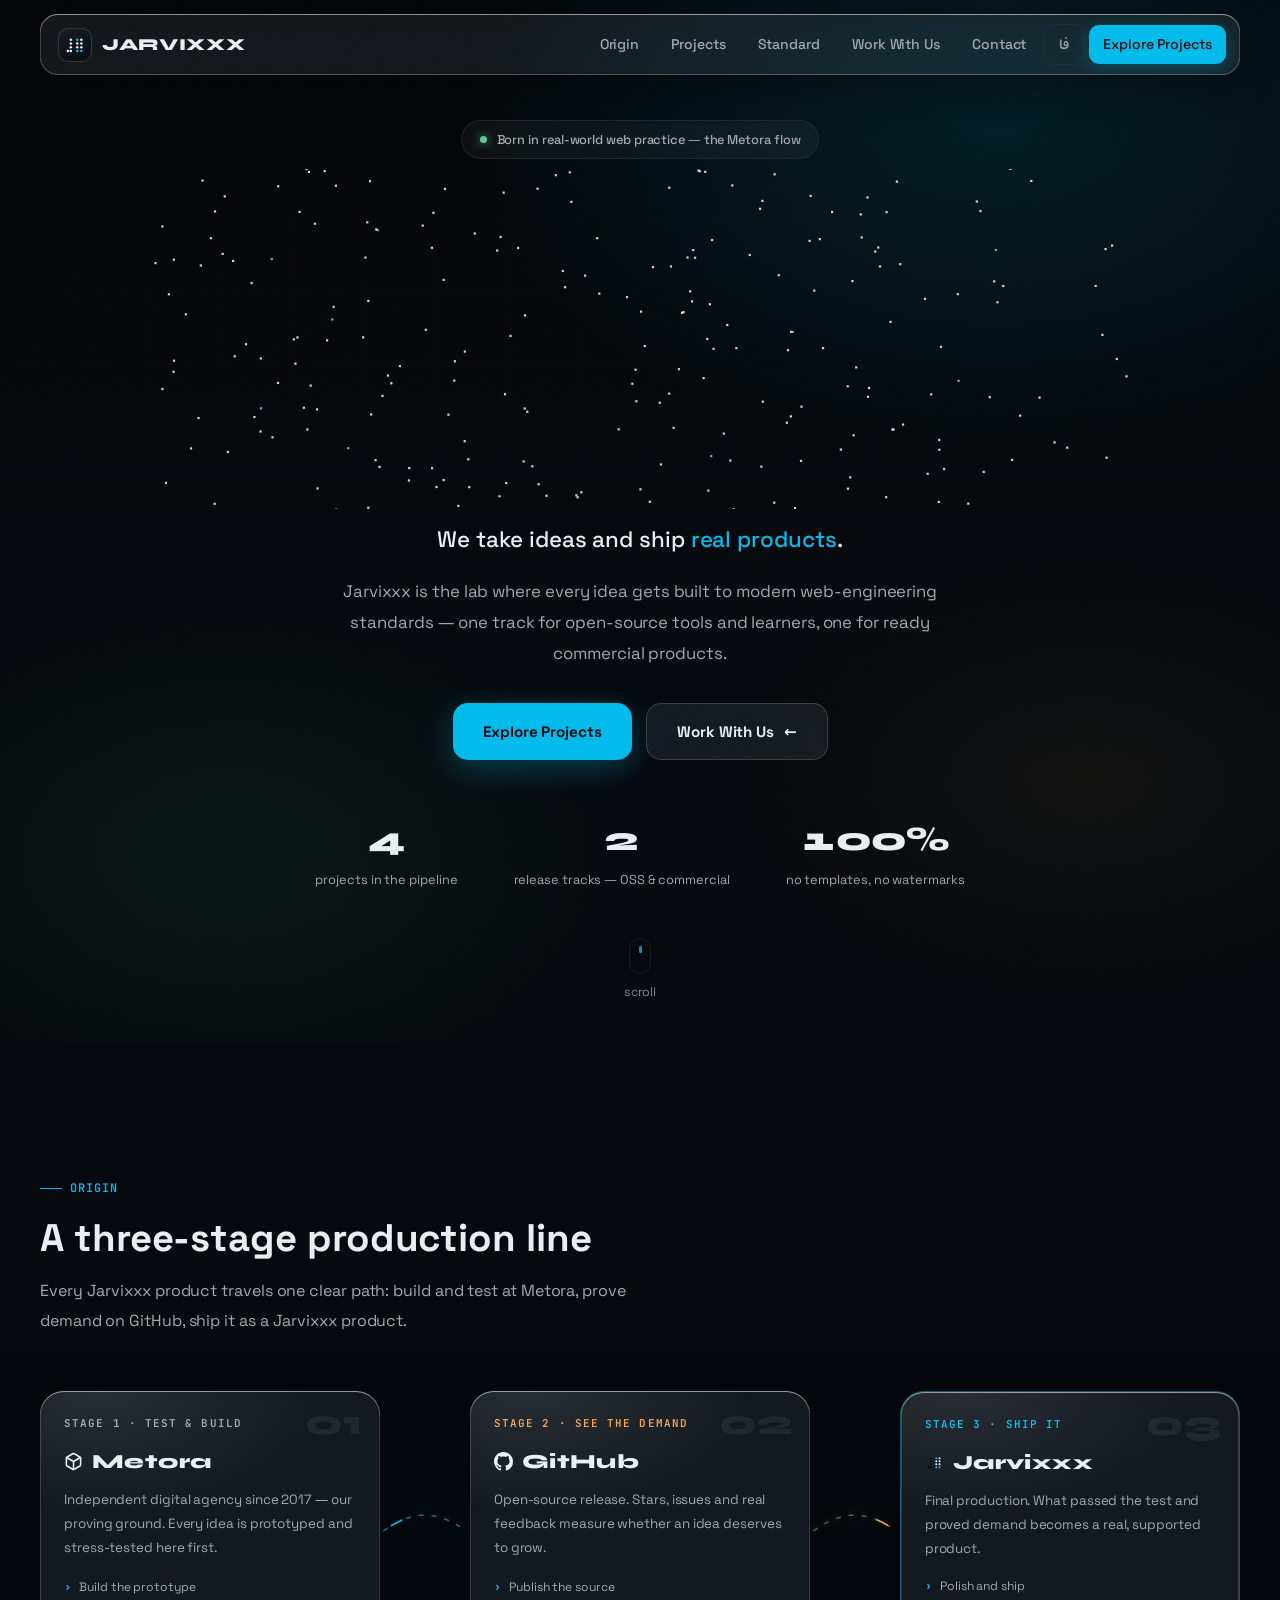
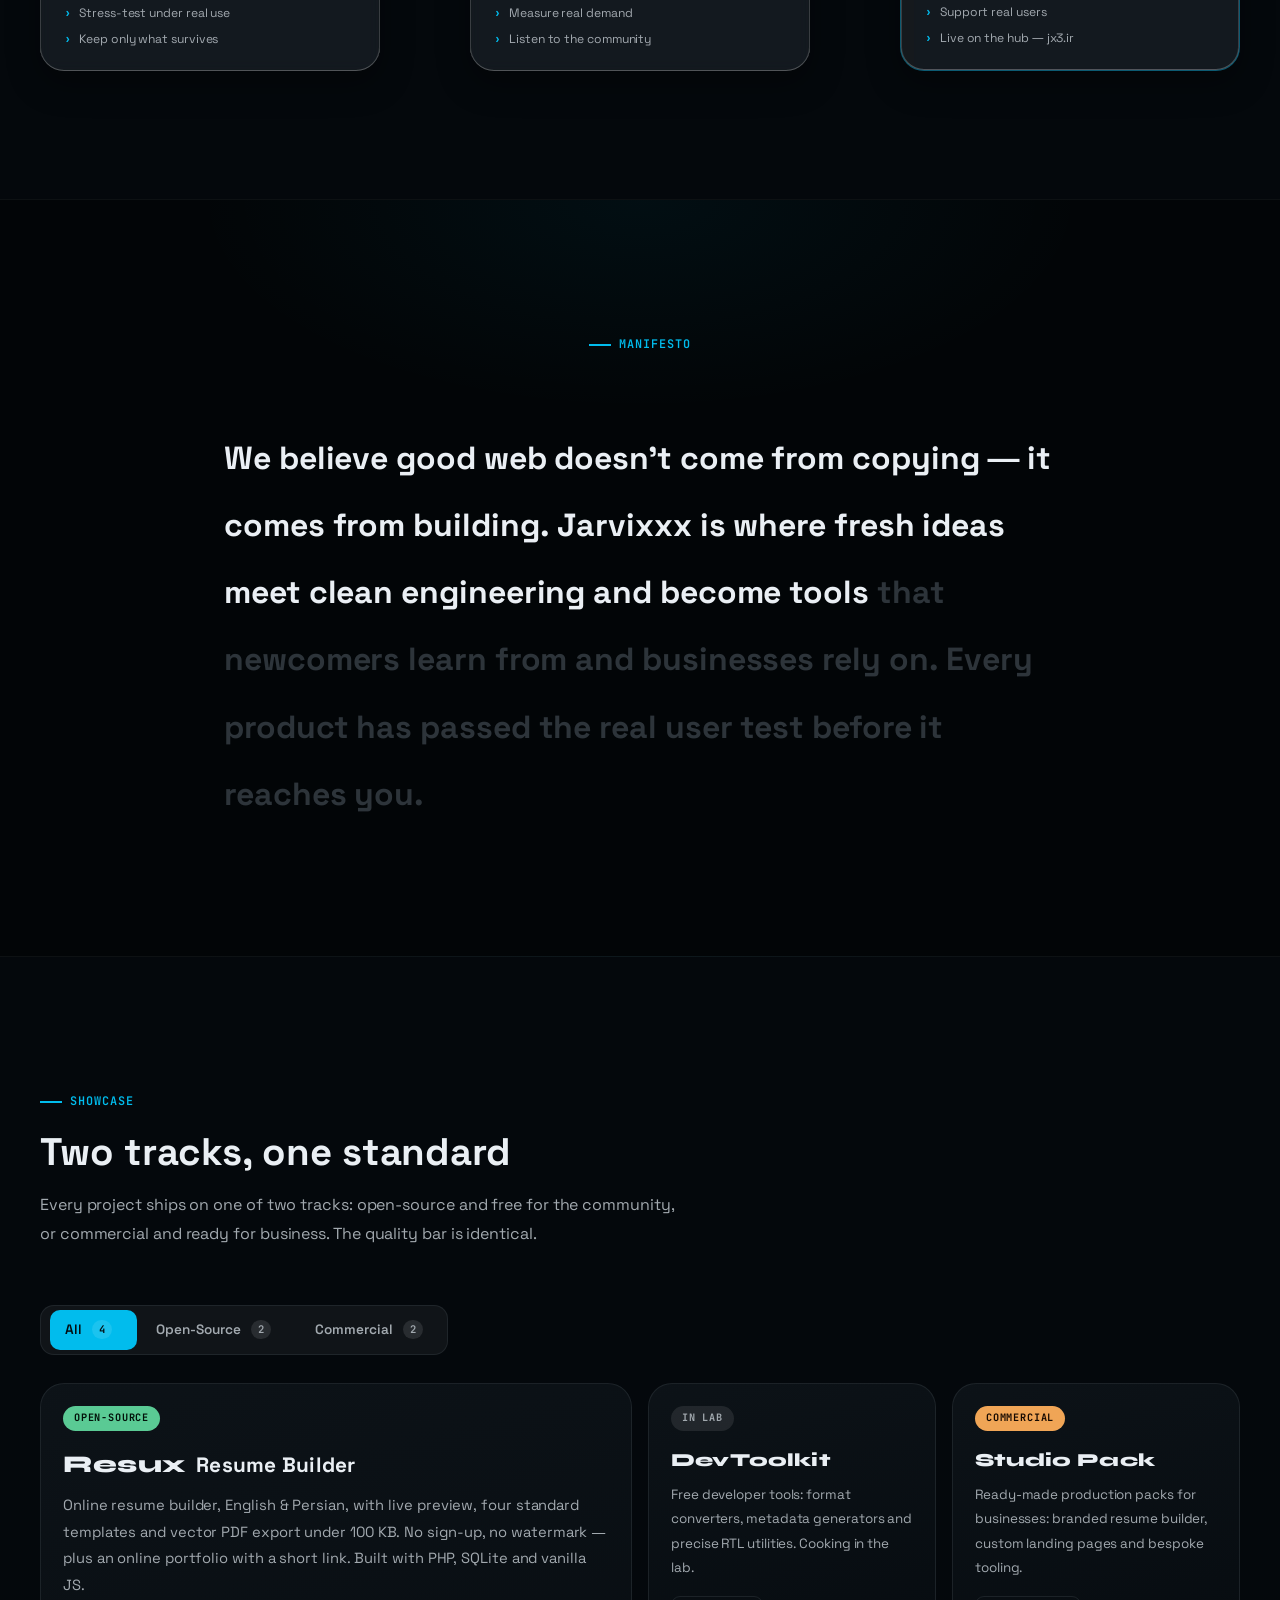
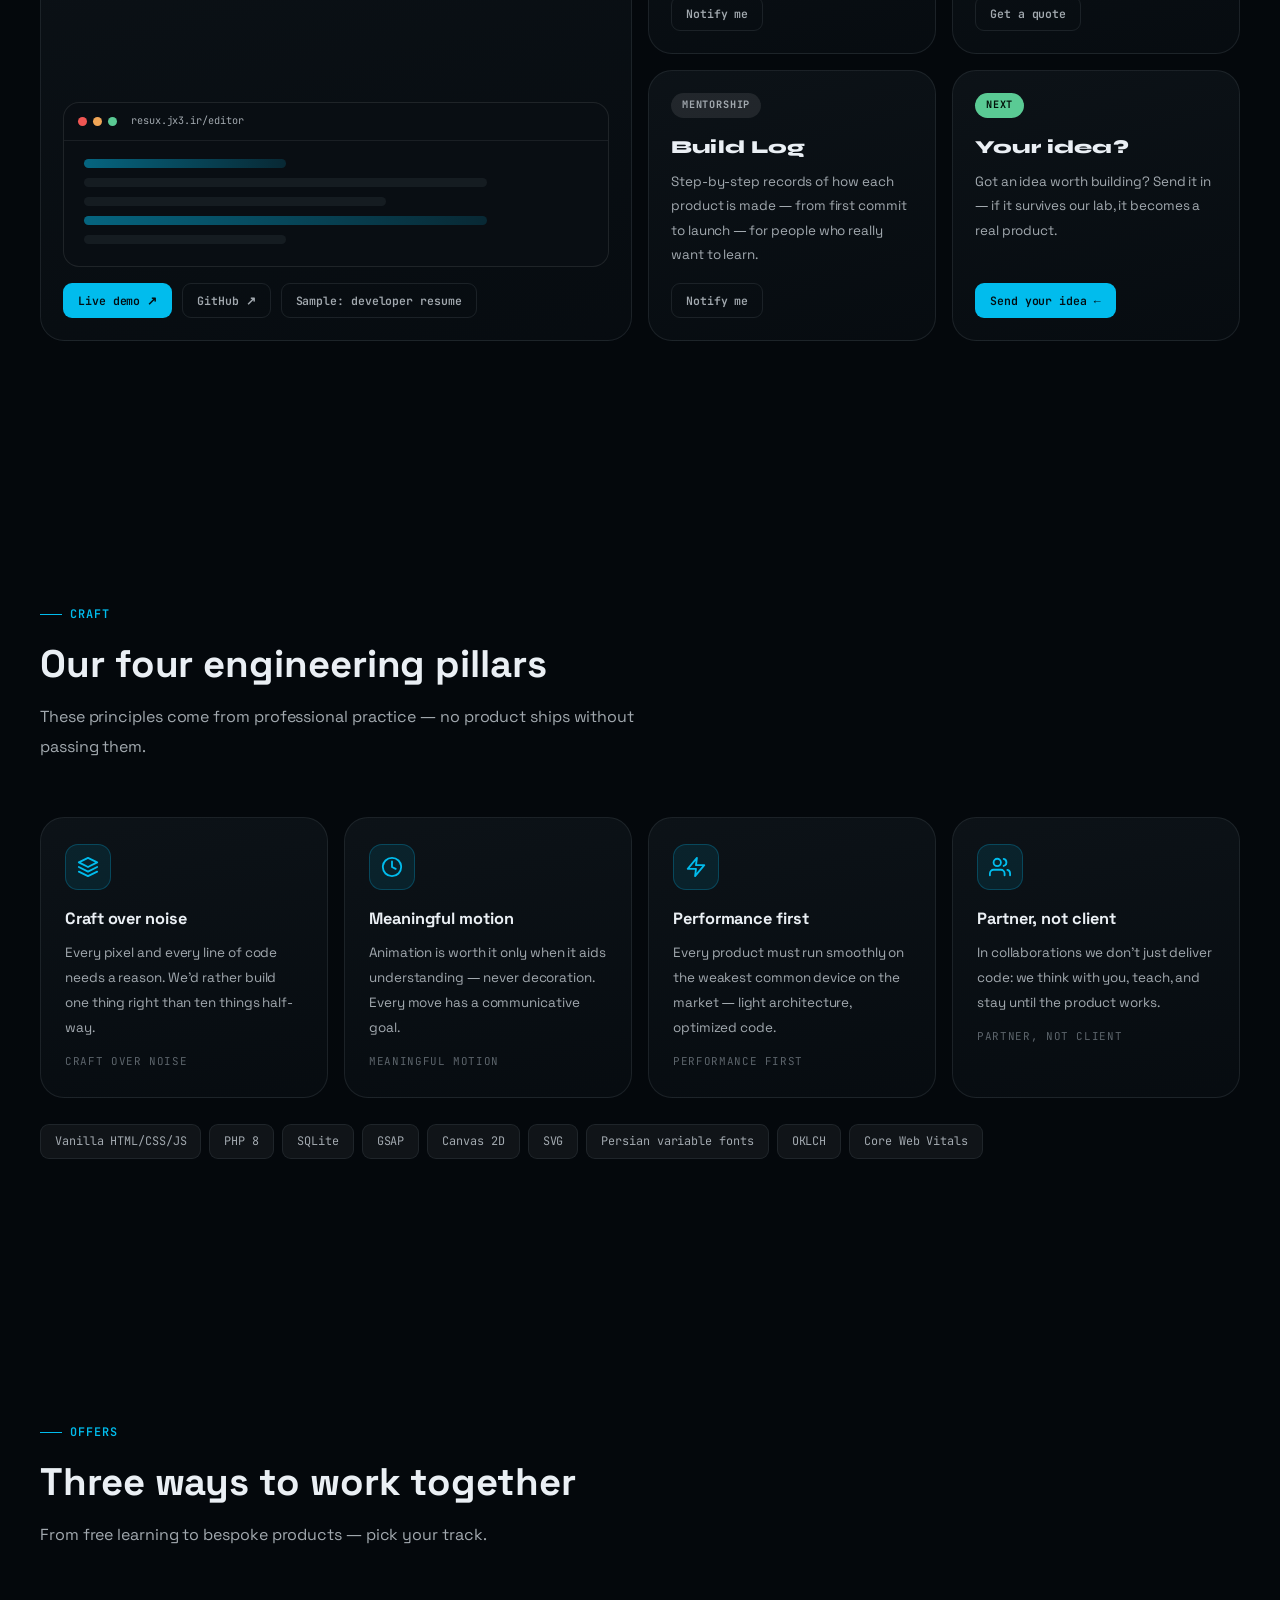
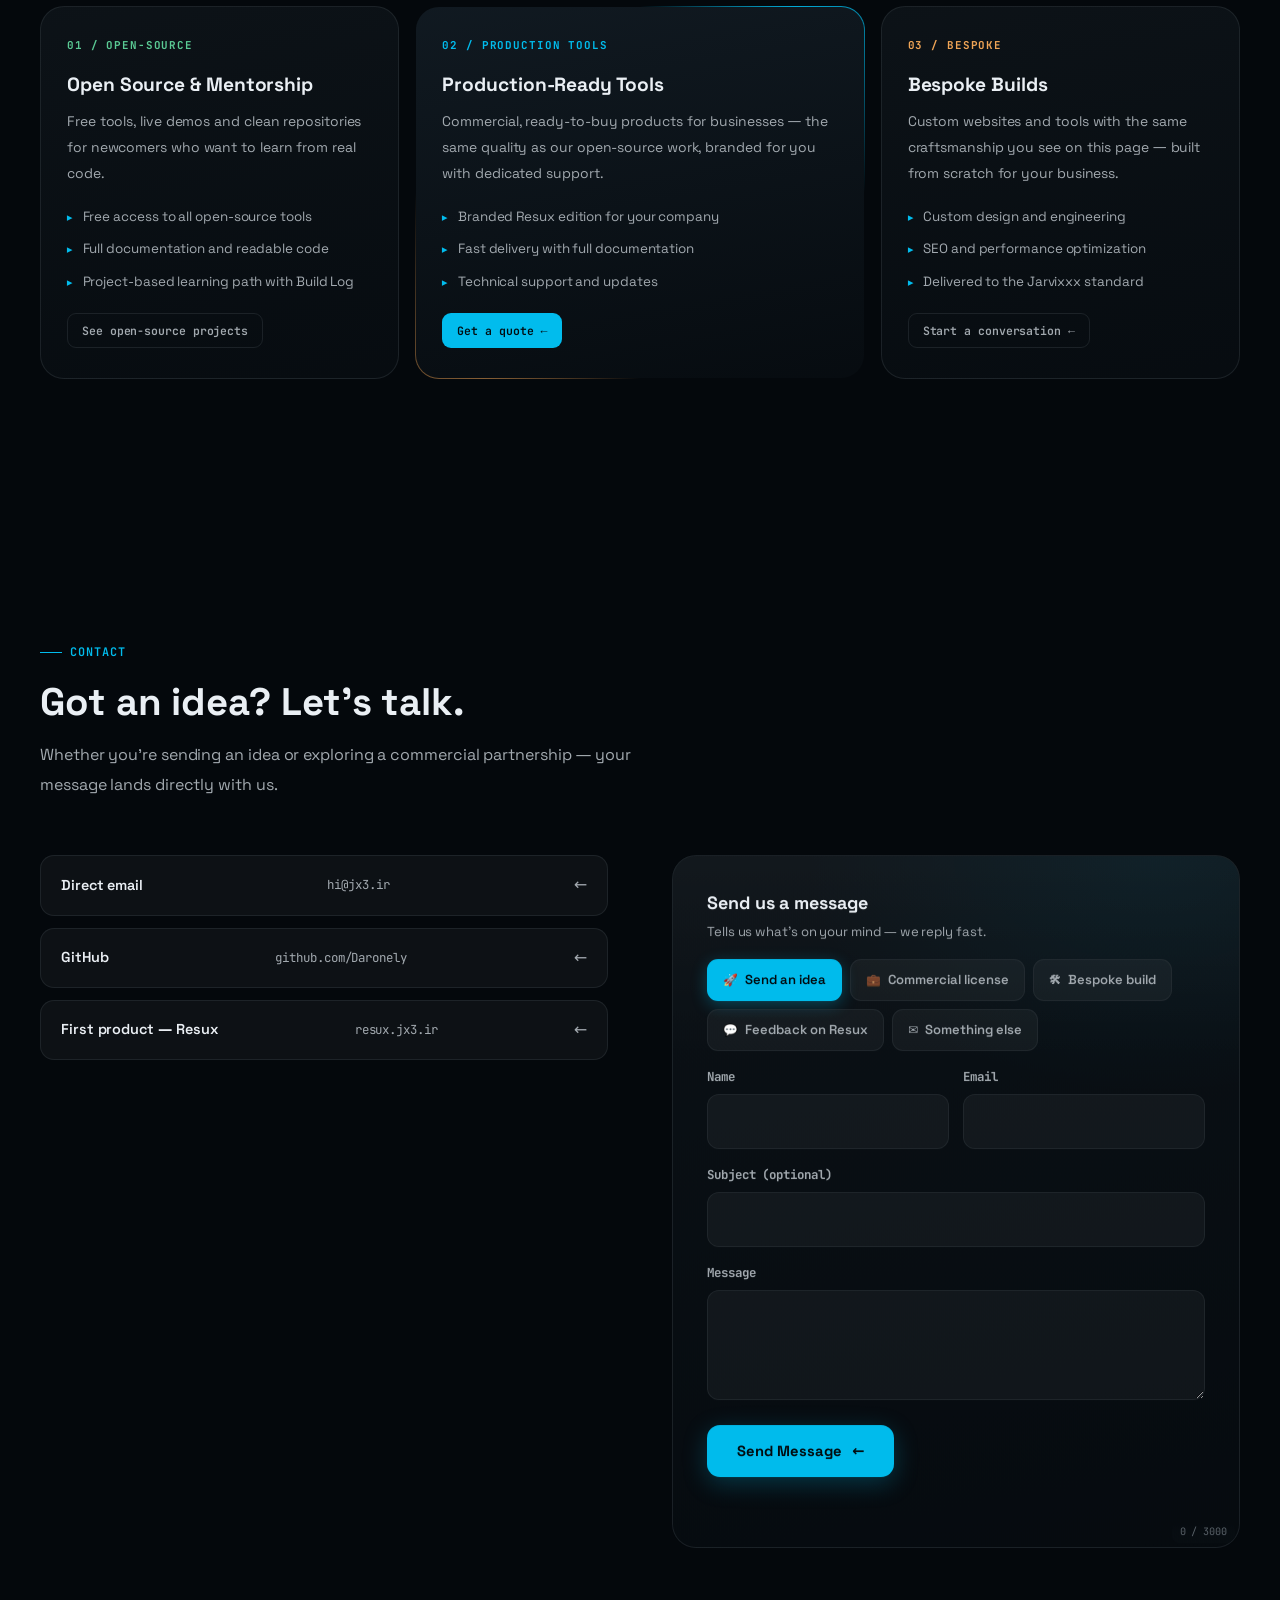
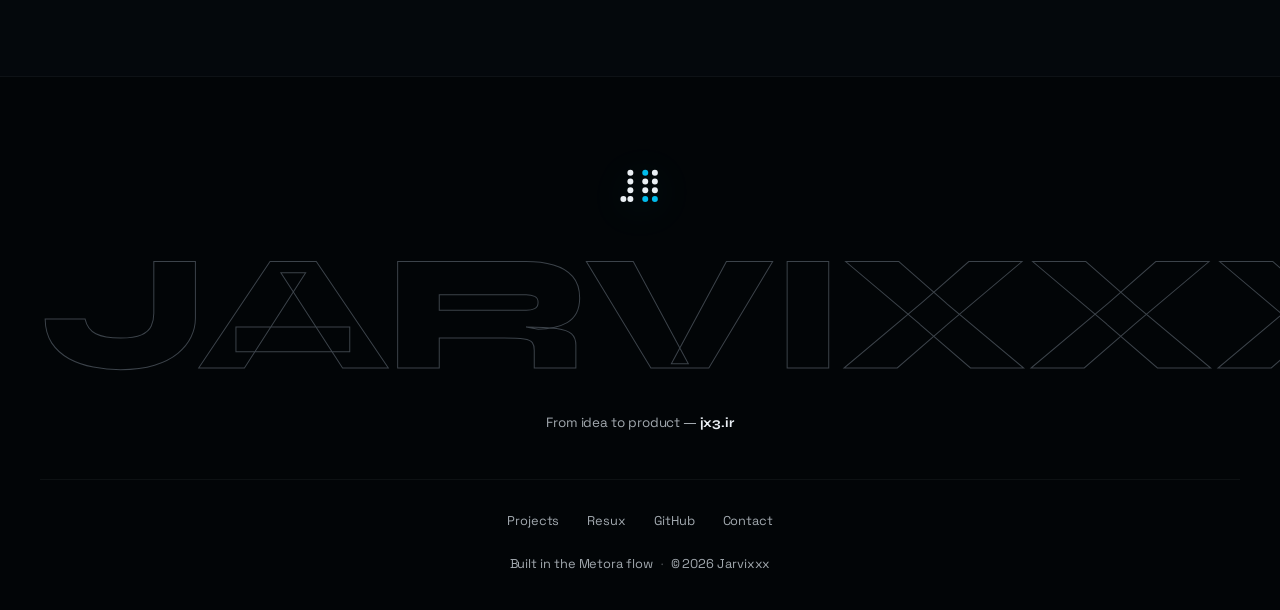
==== commit 1e33b5ad: "🌐 v1.1.0 — bilingual: EN default + FA, production line Metora→GitHub→Jarvixxx - index.html now Engli" ====
--- a/index.html
+++ b/index.html
@@ -1,33 +1,35 @@
 <!DOCTYPE html>
-<html lang="fa" dir="rtl" class="no-js">
+<html lang="en" dir="ltr" class="no-js">
 <head>
 <meta charset="UTF-8">
 <meta name="viewport" content="width=device-width, initial-scale=1">
-<title>جارویکس | آزمایشگاه ساخت محصولات وب — از ایده تا محصول، با استاندارد حرفه‌ای</title>
-<meta name="description" content="جارویکس (Jarvixxx) آزمایشگاه ساخت محصولات وب است: ایده‌ها را به ابزارهای متن‌باز و محصولات تجاری واقعی تبدیل می‌کنیم و مسیر یادگیری حرفه‌ای را برای علاقه‌مندان باز می‌گذاریم. اولین محصول: رزومه‌ساز رساکس.">
-<meta name="keywords" content="جارویکس, jarvixxx, ساخت محصول, محصولات وب, ابزار متن باز, رزومه ساز, رساکس, resux, وب اپلیکیشن, jx3">
+<title>Jarvixxx — Web Product Lab | From Idea to Product, Professional Grade</title>
+<meta name="description" content="Jarvixxx is a web product lab: we turn ideas into open-source tools and real commercial products — and open a professional learning path for everyone. First product: Resux resume builder.">
+<meta name="keywords" content="Jarvixxx, جارویکس, jx3, web product lab, open source, resume builder, Resux, رساکس, PHP, SQLite, GSAP">
 <meta name="author" content="Jarvixxx">
 <meta name="robots" content="index, follow, max-image-preview:large, max-snippet:-1, max-video-preview:-1">
 <meta name="theme-color" content="#0b0d12">
 <link rel="canonical" href="https://jx3.ir/">
+<link rel="alternate" hreflang="fa" href="https://jx3.ir/fa.html">
+<link rel="alternate" hreflang="x-default" href="https://jx3.ir/">
 
 <!-- Open Graph -->
 <meta property="og:type" content="website">
-<meta property="og:site_name" content="جارویکس — Jarvixxx">
-<meta property="og:locale" content="fa_IR">
-<meta property="og:locale:alternate" content="en_US">
-<meta property="og:title" content="جارویکس | آزمایشگاه ساخت محصولات وب — از ایده تا محصول">
-<meta property="og:description" content="ایده‌ها را به ابزارهای متن‌باز و محصولات تجاری واقعی تبدیل می‌کنیم و مسیر یادگیری حرفه‌ای را باز می‌گذاریم. اولین محصول: رزومه‌ساز رساکس.">
+<meta property="og:site_name" content="Jarvixxx">
+<meta property="og:locale" content="en_US">
+<meta property="og:locale:alternate" content="fa_IR">
+<meta property="og:title" content="Jarvixxx — Web Product Lab | From Idea to Product, Professional Grade">
+<meta property="og:description" content="Jarvixxx is a web product lab: we turn ideas into open-source tools and real commercial products — and open a professional learning path for everyone. First product: Resux resume builder.">
 <meta property="og:url" content="https://jx3.ir/">
 <meta property="og:image" content="https://jx3.ir/assets/img/og-cover.png">
 <meta property="og:image:width" content="1200">
 <meta property="og:image:height" content="630">
-<meta property="og:image:alt" content="جارویکس — آزمایشگاه ساخت محصولات وب">
+<meta property="og:image:alt" content="Jarvixxx — web product lab">
 
 <!-- Twitter -->
 <meta name="twitter:card" content="summary_large_image">
-<meta name="twitter:title" content="جارویکس | آزمایشگاه ساخت محصولات وب">
-<meta name="twitter:description" content="از ایده تا محصول، با استاندارد حرفه‌ای. ابزار متن‌باز و محصولات تجاری — اولین محصول: رزومه‌ساز رساکس.">
+<meta name="twitter:title" content="Jarvixxx — Web Product Lab | From Idea to Product, Professional Grade">
+<meta name="twitter:description" content="Jarvixxx is a web product lab: we turn ideas into open-source tools and real commercial products — and open a professional learning path for everyone. First product: Resux resume builder.">
 <meta name="twitter:image" content="https://jx3.ir/assets/img/og-cover.png">
 
 <!-- Icons -->
@@ -35,21 +37,13 @@
 <link rel="apple-touch-icon" href="assets/img/icon-192.png">
 <link rel="manifest" href="manifest.webmanifest">
 
-<!-- Fonts: preload critical VF weights -->
-<link rel="preload" href="assets/fonts/Vazirmatn-VF.woff2" as="font" type="font/woff2" crossorigin>
-<link rel="preload" href="assets/fonts/Estedad-VF.woff2" as="font" type="font/woff2" crossorigin>
+<!-- Fonts: preload per page script -->
+<link rel="preload" href="assets/fonts/SpaceGrotesk-VF.woff2" as="font" type="font/woff2" crossorigin>
+<link rel="preload" href="assets/fonts/SpaceGrotesk-VF.woff2" as="font" type="font/woff2" crossorigin>
 <link rel="preload" href="assets/fonts/Syne-VF.woff2" as="font" type="font/woff2" crossorigin>
-<style>
-@font-face { font-family: 'Vazirmatn VF'; src: url('assets/fonts/Vazirmatn-VF.woff2') format('woff2'); font-weight: 100 900; font-display: swap; unicode-range: U+0600-06FF, U+0750-077F, U+08A0-08FF, U+FB50-FDFF, U+FE70-FEFF, U+200C-200F; }
-@font-face { font-family: 'Estedad VF'; src: url('assets/fonts/Estedad-VF.woff2') format('woff2'); font-weight: 100 900; font-display: swap; unicode-range: U+0600-06FF, U+0750-077F, U+08A0-08FF, U+FB50-FDFF, U+FE70-FEFF, U+200C-200F; }
-@font-face { font-family: 'Syne VF'; src: url('assets/fonts/Syne-VF.woff2') format('woff2'); font-weight: 400 800; font-display: swap; unicode-range: U+0000-00FF, U+0131, U+0152-0153; }
-@font-face { font-family: 'JetBrains Mono VF'; src: url('assets/fonts/JetBrainsMono-VF.woff2') format('woff2'); font-weight: 100 800; font-display: swap; unicode-range: U+0000-00FF, U+0131, U+0152-0153; }
-</style>
 <link rel="stylesheet" href="assets/css/main.css">
 
 <script>document.documentElement.classList.remove('no-js');</script>
-
-<!-- JSON-LD -->
 <script type="application/ld+json">
 {
   "@context": "https://schema.org",
@@ -61,138 +55,142 @@
       "alternateName": "جارویکس",
       "url": "https://jx3.ir/",
       "logo": "https://jx3.ir/assets/img/icon-512.png",
-      "description": "آزمایشگاه ساخت محصولات وب — تبدیل ایده‌ها به ابزارهای متن‌باز و محصولات تجاری",
-      "sameAs": ["https://github.com/Daronely"]
+      "description": "Jarvixxx is a web product lab: we turn ideas into open-source tools and real commercial products — and open a professional learning path for everyone. First product: Resux resume builder.",
+      "sameAs": [
+        "https://github.com/Daronely"
+      ]
     },
     {
       "@type": "WebSite",
       "@id": "https://jx3.ir/#website",
       "url": "https://jx3.ir/",
-      "name": "جارویکس — Jarvixxx",
-      "inLanguage": "fa-IR",
-      "publisher": { "@id": "https://jx3.ir/#org" }
+      "name": "Jarvixxx — Web Product Lab",
+      "inLanguage": "en-US",
+      "publisher": {
+        "@id": "https://jx3.ir/#org"
+      }
     },
     {
       "@type": "SoftwareApplication",
-      "name": "Resux — رزومه‌ساز رساکس",
+      "name": "Resux — Resume Builder",
       "applicationCategory": "BusinessApplication",
       "operatingSystem": "Web",
       "url": "https://resux.jx3.ir/",
-      "description": "رزومه‌ساز آنلاین رایگان فارسی و انگلیسی با خروجی PDF برداری و پورتفولیوی آنلاین",
-      "offers": { "@type": "Offer", "price": "0", "priceCurrency": "IRR" },
-      "author": { "@id": "https://jx3.ir/#org" }
+      "description": "Free online resume builder (Persian & English) with live preview, vector PDF export and online portfolio",
+      "offers": {
+        "@type": "Offer",
+        "price": "0",
+        "priceCurrency": "USD"
+      },
+      "author": {
+        "@id": "https://jx3.ir/#org"
+      }
     },
     {
       "@type": "ItemList",
       "@id": "https://jx3.ir/#projects",
-      "name": "پروژه‌های جارویکس",
+      "name": "Jarvixxx projects",
       "itemListElement": [
-        { "@type": "ListItem", "position": 1, "url": "https://resux.jx3.ir/", "name": "رساکس — رزومه‌ساز آنلاین" }
+        {
+          "@type": "ListItem",
+          "position": 1,
+          "url": "https://resux.jx3.ir/",
+          "name": "Resux — online resume builder"
+        }
       ]
     }
   ]
 }
 </script>
 </head>
-<body>
-
-<a class="skip-link" href="#main">پرش به محتوای اصلی</a>
-
-<!-- shared SVG defs: liquid glass refraction filter -->
+<body class="page-en">
+
+<a class="skip-link" href="#main">Skip to main content</a>
+
 <svg width="0" height="0" style="position:absolute" aria-hidden="true">
   <defs>
     <filter id="lg-refract" color-interpolation-filters="sRGB" x="-10%" y="-10%" width="120%" height="120%">
-      <feImage href="data:image/svg+xml,%3Csvg xmlns='http://www.w3.org/2000/svg' width="120" height="60"%3E%3C/svg%3E" result="sdf" preserveAspectRatio="none"/>
+      <feImage href="data:image/svg+xml,%3Csvg xmlns='http://www.w3.org/2000/svg' width='120' height='60'%3E%3C/svg%3E" result="sdf" preserveAspectRatio="none"/>
       <feDisplacementMap in="SourceGraphic" in2="sdf" scale="12" xChannelSelector="R" yChannelSelector="G"/>
     </filter>
   </defs>
 </svg>
 
-<!-- ════════ 1. Floating Liquid-Glass Navbar ════════ -->
 <header class="navbar glass-nav" id="navbar">
-  <a class="brand" href="#top" aria-label="جارویکس — صفحه اصلی">
-    <span class="mark" aria-hidden="true">
-      <svg viewBox="0 0 64 64"><g fill="oklch(0.95 0.008 245)"><circle cx="21" cy="18" r="3.4"/><circle cx="21" cy="28" r="3.4"/><circle cx="21" cy="38" r="3.4"/><circle cx="21" cy="48" r="3.4"/><circle cx="13" cy="48" r="3.4"/></g><g><circle cx="38" cy="18" r="3.4" fill="oklch(0.74 0.14 225)"/><circle cx="38" cy="28" r="3.4" fill="oklch(0.95 0.008 245)"/><circle cx="38" cy="38" r="3.4" fill="oklch(0.95 0.008 245)"/><circle cx="38" cy="48" r="3.4" fill="oklch(0.74 0.14 225)"/><circle cx="49" cy="18" r="3.4" fill="oklch(0.95 0.008 245)"/><circle cx="49" cy="28" r="3.4" fill="oklch(0.95 0.008 245)"/><circle cx="49" cy="38" r="3.4" fill="oklch(0.95 0.008 245)"/><circle cx="49" cy="48" r="3.4" fill="oklch(0.74 0.14 225)"/></g></svg>
-    </span>
-    <bdi dir="ltr">JARVIXXX</bdi>
+  <a class="brand" href="#top" aria-label="Jarvixxx — home">
+    <span class="mark" aria-hidden="true"><svg viewBox="0 0 64 64"><g fill="oklch(0.95 0.008 245)"><circle cx="21" cy="18" r="3.4"/><circle cx="21" cy="28" r="3.4"/><circle cx="21" cy="38" r="3.4"/><circle cx="21" cy="48" r="3.4"/><circle cx="13" cy="48" r="3.4"/></g><g><circle cx="38" cy="18" r="3.4" fill="oklch(0.74 0.14 225)"/><circle cx="38" cy="28" r="3.4" fill="oklch(0.95 0.008 245)"/><circle cx="38" cy="38" r="3.4" fill="oklch(0.95 0.008 245)"/><circle cx="38" cy="48" r="3.4" fill="oklch(0.74 0.14 225)"/><circle cx="49" cy="18" r="3.4" fill="oklch(0.95 0.008 245)"/><circle cx="49" cy="28" r="3.4" fill="oklch(0.95 0.008 245)"/><circle cx="49" cy="38" r="3.4" fill="oklch(0.95 0.008 245)"/><circle cx="49" cy="48" r="3.4" fill="oklch(0.74 0.14 225)"/></g></svg></span>
+    <bdi dir="ltr" data-scramble-hover>JARVIXXX</bdi>
   </a>
-  <nav class="nav-links" aria-label="ناوبری اصلی">
-    <a href="#ecosystem">مسیر ما</a>
-    <a href="#projects">پروژه‌ها</a>
-    <a href="#craft">استاندارد</a>
-    <a href="#offers">همکاری</a>
-    <a href="#contact">تماس</a>
-    <button class="lang-toggle" id="langToggle" aria-label="Switch to English version">EN</button>
-    <a class="nav-cta magnetic" href="#projects" data-mag>پروژه‌ها را ببین</a>
+  <nav class="nav-links" aria-label="Main navigation">
+    <a href="#ecosystem">Origin</a>
+    <a href="#projects">Projects</a>
+    <a href="#craft">Standard</a>
+    <a href="#offers">Work With Us</a>
+    <a href="#contact">Contact</a>
+    <a class="lang-toggle" href="fa.html" hreflang="fa" rel="alternate">فا</a>
+    <a class="nav-cta magnetic" href="#projects" data-mag>Explore Projects</a>
   </nav>
 </header>
 
 <main id="main">
 
-<!-- ════════ 2. Full-Bleed Interactive Hero ════════ -->
 <section class="hero" id="top">
   <div class="hero-bg" aria-hidden="true"></div>
   <div class="hero-grid-lines" aria-hidden="true"></div>
 
   <a class="lineage-pill" href="https://metora.ir" target="_blank" rel="noopener">
     <span class="dot" aria-hidden="true"></span>
-    از دل تجربه‌های واقعی وب، در جریان حرفه‌ای متافلو
+    Born in real-world web practice — the Metora flow
   </a>
 
-  <h1>جارویکس — آزمایشگاه ساخت محصولات وب؛ ایده را می‌گیریم و محصول می‌دهیم</h1>
+  <h1>Jarvixxx — the web product lab: we take ideas and ship real products</h1>
   <canvas id="heroCanvas" aria-hidden="true"></canvas>
 
-  <p class="hero-tagline reveal">
-    ایده را می‌گیریم، <span class="accent">محروع واقعی</span> تحویل می‌دهیم.
-  </p>
-  <p class="hero-sub reveal">
-    جارویکس آزمایشگاهی است که هر ایده را با استانداردهای مهندسی وبِ امروزی به محصول تبدیل می‌کند؛
-    یک مسیر برای ابزارهای متن‌باز و تازه‌کارها، یک مسیر برای محصولات تجاری آماده.
-  </p>
+  <p class="hero-tagline reveal">We take ideas and ship <span class="accent">real products</span>.</p>
+  <p class="hero-sub reveal">Jarvixxx is the lab where every idea gets built to modern web-engineering standards — one track for open-source tools and learners, one for ready commercial products.</p>
 
   <div class="hero-ctas">
-    <a class="btn-primary-mag magnetic" href="#projects" data-mag>کاوش در پروژه‌ها</a>
-    <a class="btn-glass-mag magnetic" href="#offers" data-mag>همکاری با ما <span class="arr">←</span></a>
-  </div>
-
-  <div class="hero-stats" role="list" aria-label="آمار جارویکس">
+    <a class="btn-primary-mag magnetic" href="#projects" data-mag>Explore Projects</a>
+    <a class="btn-glass-mag magnetic" href="#offers" data-mag>Work With Us <span class="arr">←</span></a>
+  </div>
+
+  <div class="hero-stats" role="list" aria-label="Jarvixxx stats">
     <div class="stat" role="listitem">
-      <div class="num" data-count="4" aria-label="۴">۰</div>
-      <div class="lbl">پروژه در خط تولید</div>
+      <div class="num" data-count="4" aria-label="4">0</div>
+      <div class="lbl">projects in the pipeline</div>
     </div>
     <div class="stat" role="listitem">
-      <div class="num" data-count="2" data-kind="track" aria-label="۲">۰</div>
-      <div class="lbl">مسیر انتشار؛ متن‌باز و تجاری</div>
+      <div class="num" data-count="2" aria-label="2">0</div>
+      <div class="lbl">release tracks — OSS & commercial</div>
     </div>
     <div class="stat" role="listitem">
-      <div class="num" data-count="100" data-suffix="%" aria-label="۱۰۰٪">۰</div>
-      <div class="lbl">بدون واترمارک و قالب آماده</div>
+      <div class="num" data-count="100" data-suffix="%" aria-label="100%">0</div>
+      <div class="lbl">no templates, no watermarks</div>
     </div>
   </div>
 
   <div class="scroll-hint" aria-hidden="true">
     <div class="wheel"></div>
-    اسکرول کنید
-  </div>
-</section>
-
-<!-- ════════ 3. Origin Ecosystem (Metora → Netrodata → Jarvixxx) ════════ -->
+    scroll
+  </div>
+</section>
+
 <section id="ecosystem">
   <div class="wrap">
     <div class="sec-head reveal">
-      <span class="sec-kicker">ORIGIN / خاستگاه</span>
-      <h2 class="sec-title">از تجربه تا محصول؛ یک خط تولید سه‌مرحله‌ای</h2>
-      <p class="sec-lead">هر محصول جارویکس از یک مسیر مشخص می‌آید: تجربه‌ی کار حرفه‌ای، آزمایش سخت‌گیرانه، سپس تولید نهایی.</p>
-    </div>
-
+      <span class="sec-kicker"><span data-scramble-hover>ORIGIN</span></span>
+      <h2 class="sec-title">A three-stage production line</h2>
+      <p class="sec-lead">Every Jarvixxx product travels one clear path: build and test at Metora, prove demand on GitHub, ship it as a Jarvixxx product.</p>
+    </div>
+    <div class="eco-wrap">
     <div class="eco-row">
       <a class="eco-node glass metora" href="https://metora.ir" target="_blank" rel="noopener">
-        <div class="n-role">EXPERIENCE · تجربه</div>
-        <div class="n-name"><bdi dir="ltr">Metora</bdi></div>
-        <div class="n-fa">متافلو</div>
-        <p class="n-desc">آژانس دیجیتال مستقل و از راه دور از ۲۰۱۷؛ خاستگاه فلسفه «طراحی روان» و جریان کاری حرفه‌ای ما.</p>
+        <span class="n-step" aria-hidden="true">01</span>
+        <div class="n-role">STAGE 1 · TEST & BUILD</div>
+        <div class="n-name"><svg width="19" height="19" viewBox="0 0 24 24" fill="none" stroke="currentColor" stroke-width="2" stroke-linecap="round" stroke-linejoin="round"><path d="M21 16V8a2 2 0 0 0-1-1.73l-7-4a2 2 0 0 0-2 0l-7 4A2 2 0 0 0 3 8v8a2 2 0 0 0 1 1.73l7 4a2 2 0 0 0 2 0l7-4A2 2 0 0 0 21 16z"/><polyline points="3.27 6.96 12 12.01 20.73 6.96"/><line x1="12" y1="22.08" x2="12" y2="12"/></svg><bdi dir="ltr" data-scramble-hover>Metora</bdi></div>
+        <p class="n-desc">Independent digital agency since 2017 — our proving ground. Every idea is prototyped and stress-tested here first.</p>
+        <ul class="n-steps"><li>Build the prototype</li><li>Stress-test under real use</li><li>Keep only what survives</li></ul>
       </a>
-
       <div class="eco-beam" aria-hidden="true">
         <svg viewBox="0 0 110 64">
           <path class="beam-path" d="M4 32 C 40 6, 70 6, 106 32" stroke="oklch(0.5 0.015 245)"/>
@@ -202,14 +200,13 @@
           </path>
         </svg>
       </div>
-
-      <div class="eco-node glass netro">
-        <div class="n-role">LAB · آزمایشگاه</div>
-        <div class="n-name"><bdi dir="ltr">Netrodata</bdi></div>
-        <div class="n-fa">نتردیتا</div>
-        <p class="n-desc">زمین آزمایش ایده‌ها؛ ابزارها و معماری‌های وب اینجا تست و زیر فشار قرار می‌گیرند تا فقط پایدارها بمانند.</p>
-      </div>
-
+      <a class="eco-node glass netro" href="https://github.com/Daronely" target="_blank" rel="noopener">
+        <span class="n-step" aria-hidden="true">02</span>
+        <div class="n-role">STAGE 2 · SEE THE DEMAND</div>
+        <div class="n-name"><svg viewBox="0 0 16 16" fill="currentColor"><path d="M8 0C3.58 0 0 3.58 0 8c0 3.54 2.29 6.53 5.47 7.59.4.07.55-.17.55-.38 0-.19-.01-.82-.01-1.49-2.01.37-2.53-.49-2.69-.94-.09-.23-.48-.94-.82-1.13-.28-.15-.68-.52-.01-.53.63-.01 1.08.58 1.23.82.72 1.21 1.87.87 2.33.66.07-.52.28-.87.51-1.07-1.78-.2-3.64-.89-3.64-3.95 0-.87.31-1.59.82-2.15-.08-.2-.36-1.02.08-2.12 0 0 .67-.21 2.2.82.64-.18 1.32-.27 2-.27s1.36.09 2 .27c1.53-1.04 2.2-.82 2.2-.82.44 1.1.16 1.92.08 2.12.51.56.82 1.27.82 2.15 0 3.07-1.87 3.75-3.65 3.95.29.25.54.73.54 1.48 0 1.07-.01 1.93-.01 2.2 0 .21.15.46.55.38A8.01 8.01 0 0 0 16 8c0-4.42-3.58-8-8-8z"/></svg><bdi dir="ltr" data-scramble-hover>GitHub</bdi></div>
+        <p class="n-desc">Open-source release. Stars, issues and real feedback measure whether an idea deserves to grow.</p>
+        <ul class="n-steps"><li>Publish the source</li><li>Measure real demand</li><li>Listen to the community</li></ul>
+      </a>
       <div class="eco-beam" aria-hidden="true">
         <svg viewBox="0 0 110 64">
           <path class="beam-path" d="M4 32 C 40 6, 70 6, 106 32" stroke="oklch(0.5 0.015 245)"/>
@@ -219,59 +216,47 @@
           </path>
         </svg>
       </div>
-
-      <div class="eco-node glass jarvi glass-flagship">
-        <div class="n-role">PRODUCTION · تولید</div>
-        <div class="n-name"><bdi dir="ltr">Jarvixxx</bdi></div>
-        <div class="n-fa">جارویکس</div>
-        <p class="n-desc">خط تولید نهایی؛ هر چیزی که از آزمایشگاه سربلند بیرون بیاید، اینجا به محصول متن‌باز یا تجاری واقعی تبدیل می‌شود.</p>
-      </div>
-    </div>
-  </div>
-</section>
-
-<!-- ════════ 4. Scroll-Scrubbed Manifesto ════════ -->
+      <a class="eco-node glass jarvi glass-flagship" href="#projects">
+        <span class="n-step" aria-hidden="true">03</span>
+        <div class="n-role">STAGE 3 · SHIP IT</div>
+        <div class="n-name"><svg width="19" height="19" viewBox="0 0 64 64">ll="oklch(0.95 0.008 245)"><circle cx="21" cy="18" r="3.4"/><circle cx="21" cy="28" r="3.4"/><circle cx="21" cy="38" r="3.4"/><circle cx="21" cy="48" r="3.4"/><circle cx="13" cy="48" r="3.4"/></g><g><circle cx="38" cy="18" r="3.4" fill="oklch(0.74 0.14 225)"/><circle cx="38" cy="28" r="3.4" fill="oklch(0.95 0.008 245)"/><circle cx="38" cy="38" r="3.4" fill="oklch(0.95 0.008 245)"/><circle cx="38" cy="48" r="3.4" fill="oklch(0.74 0.14 225)"/><circle cx="49" cy="18" r="3.4" fill="oklch(0.95 0.008 245)"/><circle cx="49" cy="28" r="3.4" fill="oklch(0.95 0.008 245)"/><circle cx="49" cy="38" r="3.4" fill="oklch(0.95 0.008 245)"/><circle cx="49" cy="48" r="3.4" fill="oklch(0.74 0.14 225)"/></g></svg><bdi dir="ltr" data-scramble-hover>Jarvixxx</bdi></div>
+        <p class="n-desc">Final production. What passed the test and proved demand becomes a real, supported product.</p>
+        <ul class="n-steps"><li>Polish and ship</li><li>Support real users</li><li>Live on the hub — jx3.ir</li></ul>
+      </a>
+    </div></div>
+  </div>
+</section>
+
 <section class="manifesto" id="manifesto">
   <div class="wrap">
     <div class="sec-head reveal" style="margin-inline:auto;text-align:center">
-      <span class="sec-kicker" style="justify-content:center">MANIFESTO · مانیفست</span>
-    </div>
-    <p class="manifesto-text" id="manifestoText" lang="fa">
-      ما باور داریم وبِ خوب از کپی‌کاری نمی‌آید؛ از ساختن می‌آید.
-      جارویکس همان جایی است که ایده‌های تازه را با مهندسیِ تمیز به ابزارهایی تبدیل می‌کنیم
-      که هم تازه‌کارها با آن‌ها یاد می‌گیرند و هم کسب‌وکارها به آن‌ها تکیه می‌کنند.
-      هر محصول، پیش از رسیدن به دست شما، آزمونِ واقعیِ کاربر را پس داده است.
-    </p>
-  </div>
-</section>
-
-<!-- ════════ 5. Dual-Track Project Showcase (Bento) ════════ -->
+      <span class="sec-kicker" style="justify-content:center"><span data-scramble-hover>MANIFESTO</span></span>
+    </div>
+    <p class="manifesto-text" id="manifestoText" lang="en"><span class="w">We</span> <span class="w">believe</span> <span class="w">good</span> <span class="w">web</span> <span class="w">doesn't</span> <span class="w">come</span> <span class="w">from</span> <span class="w">copying</span> <span class="w">—</span> <span class="w">it</span> <span class="w">comes</span> <span class="w">from</span> <span class="w">building.</span> <span class="w">Jarvixxx</span> <span class="w">is</span> <span class="w">where</span> <span class="w">fresh</span> <span class="w">ideas</span> <span class="w">meet</span> <span class="w">clean</span> <span class="w">engineering</span> <span class="w">and</span> <span class="w">become</span> <span class="w">tools</span> <span class="w">that</span> <span class="w">newcomers</span> <span class="w">learn</span> <span class="w">from</span> <span class="w">and</span> <span class="w">businesses</span> <span class="w">rely</span> <span class="w">on.</span> <span class="w">Every</span> <span class="w">product</span> <span class="w">has</span> <span class="w">passed</span> <span class="w">the</span> <span class="w">real</span> <span class="w">user</span> <span class="w">test</span> <span class="w">before</span> <span class="w">it</span> <span class="w">reaches</span> <span class="w">you.</span></p>
+  </div>
+</section>
+
 <section id="projects">
   <div class="wrap">
     <div class="sec-head reveal">
-      <span class="sec-kicker">SHOWCASE · پروژه‌ها</span>
-      <h2 class="sec-title">دو مسیر، یک استاندارد</h2>
-      <p class="sec-lead">هر پروژه در یکی از دو مسیر منتشر می‌شود: متن‌باز و رایگان برای جامعه، یا تجاریِ آماده برای کسب‌وکار. در هر دو، کیفیت یکسان است.</p>
-    </div>
-
-    <div class="filter-tabs" role="tablist" aria-label="فیلتر پروژه‌ها" id="filterTabs">
+      <span class="sec-kicker"><span data-scramble-hover>SHOWCASE</span></span>
+      <h2 class="sec-title">Two tracks, one standard</h2>
+      <p class="sec-lead">Every project ships on one of two tracks: open-source and free for the community, or commercial and ready for business. The quality bar is identical.</p>
+    </div>
+
+    <div class="filter-tabs" role="tablist" aria-label="Filter projects" id="filterTabs">
       <div id="tabIndicator" aria-hidden="true"></div>
-      <button class="filter-tab" role="tab" aria-selected="true" data-filter="all">همه <span class="badge-mini">4</span></button>
-      <button class="filter-tab" role="tab" aria-selected="false" data-filter="oss">متن‌باز <span class="badge-mini">1</span></button>
-      <button class="filter-tab" role="tab" aria-selected="false" data-filter="pro">تجاری <span class="badge-mini">1</span></button>
-    </div>
-    <p class="no-js-note">برای فیلترکردن پروژه‌ها جاوااسکریپت لازم است؛ همه پروژه‌ها در ادامه فهرست شده‌اند.</p>
+      <button class="filter-tab" role="tab" aria-selected="true" data-filter="all">All <span class="badge-mini">4</span></button>
+      <button class="filter-tab" role="tab" aria-selected="false" data-filter="oss">Open-Source <span class="badge-mini">2</span></button>
+      <button class="filter-tab" role="tab" aria-selected="false" data-filter="pro">Commercial <span class="badge-mini">2</span></button>
+    </div>
+    <p class="no-js-note">Filtering projects needs JavaScript — all projects are listed below.</p>
 
     <div class="bento" id="bento">
-
-      <!-- FLAGSHIP 2x2: Resux -->
       <article class="b-card b-flagship glass-flagship" data-track="oss" data-name="resux">
-        <span class="b-track oss">OPEN-SOURCE · متن‌باز</span>
-        <div class="b-name"><bdi dir="ltr">Resux</bdi> <span class="b-fa">رزومه‌ساز رساکس</span></div>
-        <p class="b-desc">
-          رزومه‌ساز آنلاین فارسی و انگلیسی با پیش‌نمایش زنده، چهار قالب استاندارد و خروجی PDF برداری زیر ۱۰۰ کیلوبایت.
-          بدون ثبت‌نام، بدون واترمارک؛ به‌همراه پورتفولیوی آنلاین با لینک کوتاه. ساخته‌شده با PHP، SQLite و جاوااسکریپت خالص.
-        </p>
+        <span class="b-track oss">OPEN-SOURCE</span>
+        <div class="b-name"><bdi dir="ltr" data-scramble-hover>Resux</bdi> <span class="b-fa">Resume Builder</span></div>
+        <p class="b-desc">Online resume builder, English & Persian, with live preview, four standard templates and vector PDF export under 100 KB. No sign-up, no watermark — plus an online portfolio with a short link. Built with PHP, SQLite and vanilla JS.</p>
         <div class="flagship-visual" aria-hidden="true">
           <div class="fv-bar"><i></i><i></i><i></i><span dir="ltr">resux.jx3.ir/editor</span></div>
           <div class="fv-body">
@@ -282,235 +267,174 @@
             <div class="fv-line w40"></div>
           </div>
         </div>
-        <div class="b-links">
-          <a class="b-link primary" href="https://resux.jx3.ir/" target="_blank" rel="noopener">دموی زنده ↗</a>
-          <a class="b-link" href="https://github.com/Daronely/resux" target="_blank" rel="noopener">گیت‌هاب ↗</a>
-          <a class="b-link" href="https://resux.jx3.ir/resume/developer.html" target="_blank" rel="noopener">نمونه رزومه برنامه‌نویسی</a>
-        </div>
+        <div class="b-links"><a class="b-link primary" href="https://resux.jx3.ir/" target="_blank" rel="noopener">Live demo ↗</a><a class="b-link" href="https://github.com/Daronely/resux" target="_blank" rel="noopener">GitHub ↗</a><a class="b-link" href="https://resux.jx3.ir/resume/developer.html" target="_blank" rel="noopener">Sample: developer resume</a></div>
       </article>
 
-      <!-- p2: next OSS tool (roadmap) -->
       <article class="b-card b-p2" data-track="oss" data-name="toolkit">
-        <span class="b-track wip">IN LAB · در آزمایشگاه</span>
-        <div class="b-name"><bdi dir="ltr">DevToolkit</bdi></div>
-        <p class="b-desc">مجموعه ابزارهای رایگان توسعه‌دهندگان: مبدل فرمت، تولیدکننده متادیتا و ابزارهای دقیق RTL. در آزمایشگاه نتردیتا.</p>
-        <div class="b-links">
-          <a class="b-link" href="#contact" data-notify="اطلاع از انتشار DevToolkit">به من خبر بده</a>
-        </div>
+        <span class="b-track wip">IN LAB</span>
+        <div class="b-name"><bdi dir="ltr" data-scramble-hover>DevToolkit</bdi></div>
+        <p class="b-desc">Free developer tools: format converters, metadata generators and precise RTL utilities. Cooking in the lab.</p>
+        <div class="b-links"><a class="b-link" href="#contact" data-notify>Notify me</a></div>
       </article>
-
-      <!-- p3: commercial -->
       <article class="b-card b-p3" data-track="pro" data-name="studio">
-        <span class="b-track pro">COMMERCIAL · تجاری</span>
-        <div class="b-name"><bdi dir="ltr">Studio Pack</bdi></div>
-        <p class="b-desc">بسته‌های آماده تولید برای کسب‌وکارها: رزومه‌ساز برندشده، صفحات فرود اختصاصی و ابزارهای سفارشی.</p>
-        <div class="b-links">
-          <a class="b-link" href="#offers">استعلام قیمت</a>
-        </div>
+        <span class="b-track pro">COMMERCIAL</span>
+        <div class="b-name"><bdi dir="ltr" data-scramble-hover>Studio Pack</bdi></div>
+        <p class="b-desc">Ready-made production packs for businesses: branded resume builder, custom landing pages and bespoke tooling.</p>
+        <div class="b-links"><a class="b-link" href="#offers">Get a quote</a></div>
       </article>
-
-      <!-- p4: learning -->
       <article class="b-card b-p4" data-track="oss" data-name="learn">
-        <span class="b-track wip">MENTORSHIP · یادگیری</span>
-        <div class="b-name"><bdi dir="ltr">Build Log</bdi></div>
-        <p class="b-desc">ثبتِ قدم‌به‌قدم ساخت هر پروژه؛ از اولین کامیت تا انتشار، برای کسانی که می‌خواهند واقعا یاد بگیرند.</p>
-        <div class="b-links">
-          <a class="b-link" href="#contact" data-notify="اطلاع از شروع Build Log">به من خبر بده</a>
-        </div>
+        <span class="b-track wip">MENTORSHIP</span>
+        <div class="b-name"><bdi dir="ltr" data-scramble-hover>Build Log</bdi></div>
+        <p class="b-desc">Step-by-step records of how each product is made — from first commit to launch — for people who really want to learn.</p>
+        <div class="b-links"><a class="b-link" href="#contact" data-notify>Notify me</a></div>
       </article>
-
-      <!-- p5: your idea -->
       <article class="b-card b-p5" data-track="pro" data-name="idea">
-        <span class="b-track oss">NEXT · ایده بعدی</span>
-        <div class="b-name">ایده‌ی <span class="b-fa">تو؟</span></div>
-        <p class="b-desc">ایده‌ای داری که ارزش ساختن دارد؟ بفرست؛ اگر از آزمایشگاه ما عبور کند، به محصول واقعی تبدیل می‌شود.</p>
-        <div class="b-links">
-          <a class="b-link primary" href="#contact">فرستادن ایده ←</a>
-        </div>
+        <span class="b-track oss">NEXT</span>
+        <div class="b-name"><bdi dir="ltr" data-scramble-hover>Your idea?</bdi></div>
+        <p class="b-desc">Got an idea worth building? Send it in — if it survives our lab, it becomes a real product.</p>
+        <div class="b-links"><a class="b-link primary" href="#contact">Send your idea ←</a></div>
       </article>
-
-    </div>
-  </div>
-</section>
-
-<!-- ════════ 6. Engineering Craft ════════ -->
+    </div>
+  </div>
+</section>
+
 <section id="craft">
   <div class="wrap">
     <div class="sec-head reveal">
-      <span class="sec-kicker">CRAFT · استاندارد</span>
-      <h2 class="sec-title">چهار ستون مهندسی ما</h2>
-      <p class="sec-lead">این اصول از تجربه‌ی کار حرفه‌ای می‌آیند و هیچ محصولی بدون عبور از آن‌ها منتشر نمی‌شود.</p>
-    </div>
-
+      <span class="sec-kicker"><span data-scramble-hover>CRAFT</span></span>
+      <h2 class="sec-title">Our four engineering pillars</h2>
+      <p class="sec-lead">These principles come from professional practice — no product ships without passing them.</p>
+    </div>
     <div class="craft-grid">
       <div class="craft-card reveal">
-        <div class="c-ico" aria-hidden="true">
-          <svg width="22" height="22" viewBox="0 0 24 24" fill="none" stroke="currentColor" stroke-width="2" stroke-linecap="round" stroke-linejoin="round"><path d="M12 2L2 7l10 5 10-5-10-5z"/><path d="M2 17l10 5 10-5"/><path d="M2 12l10 5 10-5"/></svg>
-        </div>
-        <h3>صنعتگری بر شلوغی</h3>
-        <p>هر پیکسل و هر خط کد باید دلیل داشته باشد. ما ترجیح می‌دهیم یک چیز را درست بسازیم تا ده چیز را نصفه.</p>
+        <div class="c-ico" aria-hidden="true"><svg width="22" height="22" viewBox="0 0 24 24" fill="none" stroke="currentColor" stroke-width="2" stroke-linecap="round" stroke-linejoin="round"><path d="M12 2L2 7l10 5 10-5-10-5z"/><path d="M2 17l10 5 10-5"/><path d="M2 12l10 5 10-5"/></svg></div>
+        <h3>Craft over noise</h3>
+        <p>Every pixel and every line of code needs a reason. We'd rather build one thing right than ten things half-way.</p>
         <span class="c-en" dir="ltr">CRAFT OVER NOISE</span>
       </div>
       <div class="craft-card reveal">
-        <div class="c-ico" aria-hidden="true">
-          <svg width="22" height="22" viewBox="0 0 24 24" fill="none" stroke="currentColor" stroke-width="2" stroke-linecap="round" stroke-linejoin="round"><circle cx="12" cy="12" r="10"/><path d="M12 6v6l4 2"/></svg>
-        </div>
-        <h3>حرکتِ معنادار</h3>
-        <p>انیمیشن فقط وقتی می‌ارزد که به فهم کمک کند؛ نه برای تزئین. هر حرکت یک هدف ارتباطی دارد.</p>
+        <div class="c-ico" aria-hidden="true"><svg width="22" height="22" viewBox="0 0 24 24" fill="none" stroke="currentColor" stroke-width="2" stroke-linecap="round" stroke-linejoin="round"><circle cx="12" cy="12" r="10"/><path d="M12 6v6l4 2"/></svg></div>
+        <h3>Meaningful motion</h3>
+        <p>Animation is worth it only when it aids understanding — never decoration. Every move has a communicative goal.</p>
         <span class="c-en" dir="ltr">MEANINGFUL MOTION</span>
       </div>
       <div class="craft-card reveal">
-        <div class="c-ico" aria-hidden="true">
-          <svg width="22" height="22" viewBox="0 0 24 24" fill="none" stroke="currentColor" stroke-width="2" stroke-linecap="round" stroke-linejoin="round"><path d="M13 2L3 14h9l-1 8 10-12h-9l1-8z"/></svg>
-        </div>
-        <h3>کارایی، اول و آخر</h3>
-        <p>هر محصول باید روی ضعیف‌ترین دستگاهِ رایجِ بازار هم روان باشد؛ این یعنی معماری سبک و کد بهینه.</p>
+        <div class="c-ico" aria-hidden="true"><svg width="22" height="22" viewBox="0 0 24 24" fill="none" stroke="currentColor" stroke-width="2" stroke-linecap="round" stroke-linejoin="round"><path d="M13 2L3 14h9l-1 8 10-12h-9l1-8z"/></svg></div>
+        <h3>Performance first</h3>
+        <p>Every product must run smoothly on the weakest common device on the market — light architecture, optimized code.</p>
         <span class="c-en" dir="ltr">PERFORMANCE FIRST</span>
       </div>
       <div class="craft-card reveal">
-        <div class="c-ico" aria-hidden="true">
-          <svg width="22" height="22" viewBox="0 0 24 24" fill="none" stroke="currentColor" stroke-width="2" stroke-linecap="round" stroke-linejoin="round"><path d="M17 21v-2a4 4 0 0 0-4-4H5a4 4 0 0 0-4 4v2"/><circle cx="9" cy="7" r="4"/><path d="M23 21v-2a4 4 0 0 0-3-3.87"/><path d="M16 3.13a4 4 0 0 1 0 7.75"/></svg>
-        </div>
-        <h3>شریک، نه مشتری</h3>
-        <p>در همکاری‌ها فقط کد تحویل نمی‌دهیم؛ با شما فکر می‌کنیم، یاد می‌دهیم و کنارتان می‌مانیم تا محصول کار کند.</p>
+        <div class="c-ico" aria-hidden="true"><svg width="22" height="22" viewBox="0 0 24 24" fill="none" stroke="currentColor" stroke-width="2" stroke-linecap="round" stroke-linejoin="round"><path d="M17 21v-2a4 4 0 0 0-4-4H5a4 4 0 0 0-4 4v2"/><circle cx="9" cy="7" r="4"/><path d="M23 21v-2a4 4 0 0 0-3-3.87"/><path d="M16 3.13a4 4 0 0 1 0 7.75"/></svg></div>
+        <h3>Partner, not client</h3>
+        <p>In collaborations we don't just deliver code: we think with you, teach, and stay until the product works.</p>
         <span class="c-en" dir="ltr">PARTNER, NOT CLIENT</span>
-      </div>
-    </div>
-
-    <div class="stack-row reveal" aria-label="پشته فناوری">
-      <span class="stack-chip">HTML/CSS/JS خالص</span>
-      <span class="stack-chip">PHP 8</span>
-      <span class="stack-chip">SQLite</span>
-      <span class="stack-chip">GSAP</span>
-      <span class="stack-chip">Canvas 2D</span>
-      <span class="stack-chip">SVG</span>
-      <span class="stack-chip">فونت متغیر فارسی</span>
-      <span class="stack-chip">OKLCH</span>
-      <span class="stack-chip">Core Web Vitals</span>
-    </div>
-  </div>
-</section>
-
-<!-- ════════ 7. Collaboration & Offer Tracks ════════ -->
+      </div></div>
+    <div class="stack-row reveal" aria-label="tech stack"><span class="stack-chip">Vanilla HTML/CSS/JS</span><span class="stack-chip">PHP 8</span><span class="stack-chip">SQLite</span><span class="stack-chip">GSAP</span><span class="stack-chip">Canvas 2D</span><span class="stack-chip">SVG</span><span class="stack-chip">Persian variable fonts</span><span class="stack-chip">OKLCH</span><span class="stack-chip">Core Web Vitals</span></div>
+  </div>
+</section>
+
 <section id="offers">
   <div class="wrap">
     <div class="sec-head reveal">
-      <span class="sec-kicker">OFFERS · همکاری</span>
-      <h2 class="sec-title">سه راه برای همکاری</h2>
-      <p class="sec-lead">از یادگیری رایگان تا محصول اختصاصی؛ مسیرتان را انتخاب کنید.</p>
-    </div>
-
+      <span class="sec-kicker"><span data-scramble-hover>OFFERS</span></span>
+      <h2 class="sec-title">Three ways to work together</h2>
+      <p class="sec-lead">From free learning to bespoke products — pick your track.</p>
+    </div>
     <div class="offers">
       <div class="offer-card reveal">
         <div class="o-tag" style="color: var(--signal-oss)" dir="ltr">01 / OPEN-SOURCE</div>
-        <h3>متن‌باز و منتورشیپ</h3>
-        <p class="o-desc">ابزارهای رایگان، دموهای زنده و ریپازیتوری‌های تمیز برای تازه‌کارهایی که می‌خواهند از کدِ واقعی یاد بگیرند.</p>
-        <ul>
-          <li>دسترسی رایگان به همه ابزارهای متن‌باز</li>
-          <li>مستندسازی کامل و کد خوانا</li>
-          <li>مسیر یادگیری پروژه‌محور با Build Log</li>
-        </ul>
+        <h3>Open Source & Mentorship</h3>
+        <p class="o-desc">Free tools, live demos and clean repositories for newcomers who want to learn from real code.</p>
+        <ul><li>Free access to all open-source tools</li><li>Full documentation and readable code</li><li>Project-based learning path with Build Log</li></ul>
         <div class="b-links" style="margin-top:20px">
-          <a class="b-link" href="#projects">دیدن پروژه‌های متن‌باز</a>
-        </div>
-      </div>
-
+          <a class="b-link" href="#projects">See open-source projects</a>
+        </div>
+      </div>
       <div class="offer-card offer-featured reveal">
         <div class="inner">
           <div class="o-tag" style="color: var(--accent-primary)" dir="ltr">02 / PRODUCTION TOOLS</div>
-          <h3>ابزارهای آماده تولید</h3>
-          <p class="o-desc">محصولات تجاریِ آماده‌ی خرید برای کسب‌وکارها؛ همان کیفیت متن‌بازها، با امکانات برندشده و پشتیبانی اختصاصی.</p>
-          <ul>
-            <li>نسخه اختصاصی رزومه‌ساز برای برند شما</li>
-            <li>تحویل سریع با مستندات کامل</li>
-            <li>پشتیبانی فنی و به‌روزرسانی</li>
-          </ul>
+          <h3>Production-Ready Tools</h3>
+          <p class="o-desc">Commercial, ready-to-buy products for businesses — the same quality as our open-source work, branded for you with dedicated support.</p>
+          <ul><li>Branded Resux edition for your company</li><li>Fast delivery with full documentation</li><li>Technical support and updates</li></ul>
           <div class="b-links" style="margin-top:20px">
-            <a class="b-link primary" href="#contact">استعلام قیمت ←</a>
+            <a class="b-link primary" href="#contact">Get a quote ←</a>
           </div>
         </div>
       </div>
-
       <div class="offer-card reveal">
         <div class="o-tag" style="color: var(--signal-pro)" dir="ltr">03 / BESPOKE</div>
-        <h3>ساخت اختصاصی</h3>
-        <p class="o-desc">وب‌سایت و ابزار اختصاصی با همان درجه‌ی صنعتگری که در این صفحه می‌بینید؛ از صفر برای کسب‌وکار شما.</p>
-        <ul>
-          <li>طراحی و مهندسی اختصاصی</li>
-          <li>بهینه‌سازی سئو و کارایی</li>
-          <li>تحویل با استاندارد جارویکس</li>
-        </ul>
+        <h3>Bespoke Builds</h3>
+        <p class="o-desc">Custom websites and tools with the same craftsmanship you see on this page — built from scratch for your business.</p>
+        <ul><li>Custom design and engineering</li><li>SEO and performance optimization</li><li>Delivered to the Jarvixxx standard</li></ul>
         <div class="b-links" style="margin-top:20px">
-          <a class="b-link" href="#contact">شروع گفت‌وگو ←</a>
-        </div>
-      </div>
-    </div>
-  </div>
-</section>
-
-<!-- ════════ 8. Contact + Conversion Footer ════════ -->
+          <a class="b-link" href="#contact">Start a conversation ←</a>
+        </div>
+      </div></div>
+  </div>
+</section>
+
 <section id="contact">
   <div class="wrap">
     <div class="sec-head reveal">
-      <span class="sec-kicker">CONTACT · تماس</span>
-      <h2 class="sec-title">ایده دارید؟ حرف بزنیم.</h2>
-      <p class="sec-lead">چه بخواهید ایده بفرستید، چه برای همکاری تجاری؛ پیام شما مستقیم به دست ما می‌رسد.</p>
+      <span class="sec-kicker"><span data-scramble-hover>CONTACT</span></span>
+      <h2 class="sec-title">Got an idea? Let's talk.</h2>
+      <p class="sec-lead">Whether you're sending an idea or exploring a commercial partnership — your message lands directly with us.</p>
     </div>
 
     <div class="contact-grid">
       <div class="direct-links reveal">
         <a class="d-link" href="mailto:hi@jx3.ir">
-          <span class="dl-label">ایمیل مستقیم</span>
+          <span class="dl-label">Direct email</span>
           <span class="dl-handle" data-scramble>hi@jx3.ir</span>
           <span class="dl-arrow" aria-hidden="true">←</span>
         </a>
         <a class="d-link" href="https://github.com/Daronely" target="_blank" rel="noopener">
-          <span class="dl-label">گیت‌هاب</span>
-          <span class="dl-handle" data-scramble dir="ltr">github.com/Daronely</span>
+          <span class="dl-label">GitHub</span>
+          <span class="dl-handle" data-scramble>github.com/Daronely</span>
           <span class="dl-arrow" aria-hidden="true">←</span>
         </a>
         <a class="d-link" href="https://resux.jx3.ir/" target="_blank" rel="noopener">
-          <span class="dl-label">محصول اول — رساکس</span>
-          <span class="dl-handle" data-scramble dir="ltr">resux.jx3.ir</span>
+          <span class="dl-label">First product — Resux</span>
+          <span class="dl-handle" data-scramble>resux.jx3.ir</span>
           <span class="dl-arrow" aria-hidden="true">←</span>
-        </a>
-      </div>
+        </a></div>
 
       <form class="contact-form reveal" id="contactForm" novalidate>
+        <div class="cf-head">
+          <div class="cf-title">Send us a message</div>
+          <div class="cf-sub">Tells us what's on your mind — we reply fast.</div>
+        </div>
+        <div class="f-chips" role="group" aria-label="Message topic"><button type="button" class="f-chip" data-topic="idea" aria-pressed="true"><span class="chip-ico" aria-hidden="true">🚀</span>Send an idea</button><button type="button" class="f-chip" data-topic="commercial" aria-pressed="false"><span class="chip-ico" aria-hidden="true">💼</span>Commercial license</button><button type="button" class="f-chip" data-topic="bespoke" aria-pressed="false"><span class="chip-ico" aria-hidden="true">🛠</span>Bespoke build</button><button type="button" class="f-chip" data-topic="feedback" aria-pressed="false"><span class="chip-ico" aria-hidden="true">💬</span>Feedback on Resux</button><button type="button" class="f-chip" data-topic="other" aria-pressed="false"><span class="chip-ico" aria-hidden="true">✉️</span>Something else</button></div>
         <div class="f-row">
           <div class="f-field">
-            <label for="cfName">نام</label>
+            <label for="cfName">Name</label>
             <input type="text" id="cfName" name="name" required autocomplete="name" maxlength="80">
-            <span class="f-err">نام را وارد کنید.</span>
+            <span class="f-err">Please enter your name.</span>
           </div>
           <div class="f-field">
-            <label for="cfEmail">ایمیل</label>
+            <label for="cfEmail">Email</label>
             <input type="email" id="cfEmail" name="email" required autocomplete="email" maxlength="120" dir="ltr" style="text-align:start">
-            <span class="f-err">ایمیل معتبر وارد کنید.</span>
+            <span class="f-err">Please enter a valid email.</span>
           </div>
         </div>
         <div class="f-field">
-          <label for="cfTopic">موضوع</label>
-          <select id="cfTopic" name="topic" style="width:100%;padding:13px 15px;background:rgb(255 255 255 / 0.045);border:1.5px solid var(--border-subtle);border-radius:12px;color:var(--ink-primary);font:inherit;font-size:16px">
-            <option value="idea" selected>فرستادن ایده برای بررسی</option>
-            <option value="commercial">استعلام محصول تجاری</option>
-            <option value="bespoke">ساخت اختصاصی وب‌سایت</option>
-            <option value="feedback">بازخورد درباره رساکس</option>
-            <option value="other">موضوع دیگر</option>
-          </select>
+          <label for="cfSubject">Subject (optional)</label>
+          <input type="text" id="cfSubject" name="subject" maxlength="120">
         </div>
         <div class="f-field">
-          <label for="cfMsg">پیام</label>
+          <label for="cfMsg">Message</label>
           <textarea id="cfMsg" name="message" required minlength="10" maxlength="3000"></textarea>
-          <span class="f-err">پیام باید حداقل ۱۰ حرف باشد.</span>
-        </div>
-        <!-- honeypot -->
+          <span class="f-counter" id="fCounter" aria-hidden="true">0 / 3000</span>
+          <span class="f-err">Message needs at least 10 characters.</span>
+        </div>
         <div class="hp-field" aria-hidden="true">
-          <label for="cfHp">این فیلد را خالی بگذارید</label>
+          <label for="cfHp">Leave this field empty</label>
           <input type="text" id="cfHp" name="website" tabindex="-1" autocomplete="off">
         </div>
         <button type="submit" class="btn-submit magnetic" id="submitBtn" data-mag>
-          <span id="submitLabel">فرستادن پیام</span>
+          <span class="spinner" aria-hidden="true"></span>
+          <span id="submitLabel">Send Message</span>
           <span aria-hidden="true">←</span>
         </button>
         <p class="form-status" id="formStatus" role="status" aria-live="polite"></p>
@@ -523,16 +447,21 @@
 
 <footer class="site-footer">
   <div class="wrap">
-    <div class="footer-type" aria-hidden="true" dir="ltr">JARVIXXX</div>
+    <div class="footer-mark" aria-hidden="true"><svg viewBox="0 0 64 64"><g fill="oklch(0.95 0.008 245)"><circle cx="21" cy="18" r="3.4"/><circle cx="21" cy="28" r="3.4"/><circle cx="21" cy="38" r="3.4"/><circle cx="21" cy="48" r="3.4"/><circle cx="13" cy="48" r="3.4"/></g><g><circle cx="38" cy="18" r="3.4" fill="oklch(0.74 0.14 225)"/><circle cx="38" cy="28" r="3.4" fill="oklch(0.95 0.008 245)"/><circle cx="38" cy="38" r="3.4" fill="oklch(0.95 0.008 245)"/><circle cx="38" cy="48" r="3.4" fill="oklch(0.74 0.14 225)"/><circle cx="49" cy="18" r="3.4" fill="oklch(0.95 0.008 245)"/><circle cx="49" cy="28" r="3.4" fill="oklch(0.95 0.008 245)"/><circle cx="49" cy="38" r="3.4" fill="oklch(0.95 0.008 245)"/><circle cx="49" cy="48" r="3.4" fill="oklch(0.74 0.14 225)"/></g></svg></div>
+    <div class="footer-type" aria-hidden="true" dir="ltr" data-scramble-hover>JARVIXXX</div>
+    <p class="footer-tag">From idea to product — <bdi dir="ltr">jx3.ir</bdi></p>
     <div class="footer-meta">
-      <div>ساخته‌شده در جریان متافلو — <bdi dir="ltr">jx3.ir</bdi></div>
-      <nav aria-label="پیوندهای فوتر">
-        <a href="#projects">پروژه‌ها</a>
-        <a href="https://resux.jx3.ir/">رساکس</a>
-        <a href="https://github.com/Daronely" target="_blank" rel="noopener">گیت‌هاب</a>
-        <a href="#contact">تماس</a>
+      <nav aria-label="footer">
+        <a href="#projects">Projects</a>
+        <a href="https://resux.jx3.ir/" target="_blank" rel="noopener">Resux</a>
+        <a href="https://github.com/Daronely" target="_blank" rel="noopener">GitHub</a>
+        <a href="#contact">Contact</a>
       </nav>
-      <div>© ۱۴۰۵ جارویکس</div>
+      <div class="f-copy">
+        <span>Built in the Metora flow</span>
+        <span class="f-dot" aria-hidden="true">·</span>
+        <span>© 2026 Jarvixxx</span>
+      </div>
     </div>
   </div>
 </footer>
@@ -543,5 +472,6 @@
 <script src="assets/js/ScrambleTextPlugin.min.js"></script>
 <script src="assets/js/lenis.min.js"></script>
 <script src="assets/js/main.js"></script>
+<script>window.JX_I18N = {"sending": "Sending…", "submit": "Send Message", "ok": "Message received! We'll reply very soon.", "errNet": "Connection failed — check your internet.", "errSend": "Couldn't send — try again or email us.", "errRate": "You've sent several messages in a row; try again a little later.", "notifyDone": "Noted ✓ — drop your email in the contact form so we can ping you"};</script>
 </body>
-</html>
+</html>
--- a/assets/css/main.css
+++ b/assets/css/main.css
@@ -1,7 +1,18 @@
 /* ════════════════════════════════════════════════════════════════
    Jarvixxx — Obsidian Liquid-Glass Engineering Lab
-   Locked OKLCH system · Persian-first RTL · Anti-slop by contract
+   Locked OKLCH system · EN-primary / FA alternate · Anti-slop contract
    ════════════════════════════════════════════════════════════════ */
+
+/* ---------- Font faces: per-script subsets under one family name ----------
+   Latin glyphs (digits/emails) inside Persian text resolve to the
+   *-Latin VF file of the same family — no system-font seams in small text. */
+@font-face { font-family: 'Vazirmatn VF'; src: url('../fonts/Vazirmatn-VF.woff2') format('woff2'); font-weight: 100 900; font-display: swap; unicode-range: U+0600-06FF, U+0750-077F, U+08A0-08FF, U+FB50-FDFF, U+FE70-FEFF, U+200C-200F; }
+@font-face { font-family: 'Vazirmatn VF'; src: url('../fonts/Vazirmatn-Latin-VF.woff2') format('woff2'); font-weight: 100 900; font-display: swap; unicode-range: U+0000-00FF, U+0131, U+0152-0153, U+2010-2011, U+2026; }
+@font-face { font-family: 'Estedad VF'; src: url('../fonts/Estedad-VF.woff2') format('woff2'); font-weight: 100 900; font-display: swap; unicode-range: U+0600-06FF, U+0750-077F, U+08A0-08FF, U+FB50-FDFF, U+FE70-FEFF, U+200C-200F; }
+@font-face { font-family: 'Estedad VF'; src: url('../fonts/Estedad-Latin-VF.woff2') format('woff2'); font-weight: 100 900; font-display: swap; unicode-range: U+0000-00FF, U+0131, U+0152-0153, U+2010-2011, U+2026; }
+@font-face { font-family: 'Syne VF'; src: url('../fonts/Syne-VF.woff2') format('woff2'); font-weight: 400 800; font-display: swap; unicode-range: U+0000-00FF, U+0131, U+0152-0153; }
+@font-face { font-family: 'Space Grotesk VF'; src: url('../fonts/SpaceGrotesk-VF.woff2') format('woff2'); font-weight: 300 700; font-display: swap; unicode-range: U+0000-00FF, U+0131, U+0152-0153, U+2010-2011, U+2026; }
+@font-face { font-family: 'JetBrains Mono VF'; src: url('../fonts/JetBrainsMono-VF.woff2') format('woff2'); font-weight: 100 800; font-display: swap; unicode-range: U+0000-00FF, U+0131, U+0152-0153; }
 
 /* ---------- Locked design tokens (OKLCH, halation-free dark) ---------- */
 :root {
@@ -13,6 +24,7 @@
   --ink-muted:      oklch(0.73 0.012 245);
   --border-subtle:  oklch(0.32 0.015 245 / 0.55);
   --accent-primary: oklch(0.74 0.14 225);
+  --accent-ink:     oklch(0.15 0.02 225);
   --signal-oss:     oklch(0.76 0.13 160);
   --signal-pro:     oklch(0.78 0.13 65);
 
@@ -27,10 +39,16 @@
   --gap-bento: 16px;
   --pad-card: 22px;
 
-  --font-fa-body: 'Vazirmatn VF', 'Vazirmatn', system-ui, sans-serif;
-  --font-fa-display: 'Estedad VF', 'Estedad', 'Vazirmatn VF', sans-serif;
-  --font-latin-display: 'Syne VF', 'Syne', sans-serif;
-  --font-mono: 'JetBrains Mono VF', ui-monospace, monospace;
+  /* per-script stacks — same-family Latin subsets eliminate fallback seams */
+  --font-fa-body:    'Vazirmatn VF', system-ui, sans-serif;
+  --font-fa-display: 'Estedad VF', 'Vazirmatn VF', sans-serif;
+  --font-en-body:    'Space Grotesk VF', system-ui, sans-serif;
+  --font-en-display: 'Space Grotesk VF', 'Syne VF', sans-serif;
+  --font-brand:      'Syne VF', 'Space Grotesk VF', sans-serif;
+  --font-mono:       'JetBrains Mono VF', 'Estedad VF', ui-monospace, monospace;
+  --font-label:      var(--font-fa-display);
+  --font-body:       var(--font-fa-body);
+  --font-display:    var(--font-fa-display);
 
   --ease-out: cubic-bezier(0.16, 1, 0.3, 1);
   --ease-in-out: cubic-bezier(0.65, 0, 0.35, 1);
@@ -41,6 +59,14 @@
 
 /* direction-aware motion multiplier */
 [dir="rtl"] { --dir: 1; }
+
+/* English page: Space Grotesk system + mono labels */
+body.page-en {
+  --font-body:    var(--font-en-body);
+  --font-display: var(--font-en-display);
+  --font-label:   var(--font-mono);
+  line-height: 1.65;
+}
 
 /* ---------- Reset & base ---------- */
 *, *::before, *::after { box-sizing: border-box; margin: 0; padding: 0; }
@@ -50,7 +76,7 @@
 .lenis.lenis-stopped { overflow: hidden; }
 
 body {
-  font-family: var(--font-fa-body);
+  font-family: var(--font-body);
   background: var(--bg-base);
   color: var(--ink-primary);
   line-height: 1.75;
@@ -59,10 +85,11 @@
   min-height: 100vh;
   -webkit-font-smoothing: antialiased;
 }
+body.page-en { letter-spacing: -0.005em; }
 
 /* Latin fragments inside Persian prose */
 bdi, .ltr-inline {
-  font-family: var(--font-latin-display), var(--font-mono);
+  font-family: var(--font-brand);
   unicode-bidi: isolate;
 }
 
@@ -154,7 +181,7 @@
 .navbar.scrolled { background: oklch(0.15 0.013 245 / 0.92); }
 .brand {
   display: flex; align-items: center; gap: 10px;
-  font-family: var(--font-latin-display); font-weight: 800; font-size: 1.05rem;
+  font-family: var(--font-brand); font-weight: 800; font-size: 1.05rem;
   letter-spacing: 0.04em; /* latin only */
 }
 .brand .mark {
@@ -170,12 +197,15 @@
   color: var(--ink-muted); transition: color .2s, background .2s;
 }
 .nav-links a:hover { color: var(--ink-primary); background: rgb(255 255 255 / 0.06); }
+/* nav CTA: explicit dark ink — never inherit the muted link color */
+.nav-links a.nav-cta { color: var(--accent-ink); }
+.nav-links a.nav-cta:hover { color: oklch(0.10 0.015 225); background: oklch(0.78 0.14 225); }
 .nav-cta {
   display: inline-flex; align-items: center; gap: 8px;
-  background: var(--accent-primary); color: oklch(0.15 0.02 225);
+  background: var(--accent-primary); color: var(--accent-ink);
   font-weight: 700; font-size: .88rem;
   padding: 10px 18px; border-radius: 12px;
-  transition: transform .2s var(--ease-out), box-shadow .2s;
+  transition: transform .2s var(--ease-out), box-shadow .2s, background .2s;
   box-shadow: 0 4px 18px oklch(0.74 0.14 225 / 0.25);
 }
 .nav-cta:active { transform: scale(0.97); }
@@ -262,7 +292,7 @@
   will-change: transform;
 }
 .btn-primary-mag {
-  background: var(--accent-primary); color: oklch(0.15 0.02 225);
+  background: var(--accent-primary); color: var(--accent-ink);
   box-shadow: 0 8px 30px oklch(0.74 0.14 225 / 0.3);
 }
 .btn-primary-mag:active, .btn-glass-mag:active { transform: scale(0.97); }
@@ -281,7 +311,7 @@
 }
 .stat { text-align: center; }
 .stat .num {
-  font-family: var(--font-latin-display); font-weight: 800;
+  font-family: var(--font-brand); font-weight: 800;
   font-size: clamp(1.5rem, 3.4vw, 2.1rem);
   font-variant-numeric: tabular-nums;
   color: var(--ink-primary);
@@ -315,42 +345,61 @@
 }
 .sec-kicker::before { content: ''; width: 22px; height: 1.5px; background: var(--accent-primary); }
 h2.sec-title {
-  font-family: var(--font-fa-display);
+  font-family: var(--font-display);
   font-size: clamp(1.6rem, 3.6vw, 2.4rem); font-weight: 800; line-height: 1.35;
   text-wrap: balance;
 }
 .sec-lead { color: var(--ink-muted); margin-top: 12px; line-height: 1.85; max-width: 40rem; }
 
-/* ══════════════════ Ecosystem pipeline (Metora → Netrodata → Jarvixxx) ══════════════════ */
+/* ══════════════════ Production line: Metora → GitHub → Jarvixxx ══════════════════ */
 .eco-wrap { position: relative; }
 .eco-row {
   display: grid; grid-template-columns: 1fr auto 1fr auto 1fr;
-  align-items: center; gap: 0;
+  align-items: stretch; gap: 0;
 }
 .eco-node {
   position: relative; z-index: 2;
   border-radius: var(--radius-card);
-  padding: 26px 24px;
-  transition: transform .35s var(--ease-out), border-color .3s;
+  padding: 24px 24px 22px;
+  transition: transform .35s var(--ease-out), border-color .3s, box-shadow .35s;
   cursor: pointer;
-  min-height: 170px; display: flex; flex-direction: column;
-}
-.eco-node:hover { transform: translateY(-6px); }
+  min-height: 200px; display: flex; flex-direction: column;
+}
+.eco-node:hover { transform: translateY(-6px); box-shadow: 0 16px 40px rgb(0 0 0 / 0.35); }
+/* step number watermark */
+.eco-node .n-step {
+  position: absolute; top: 14px; inset-inline-end: 18px;
+  font-family: var(--font-brand); font-weight: 800;
+  font-size: 2.2rem; line-height: 1;
+  color: oklch(0.95 0.008 245 / 0.07);
+  user-select: none; pointer-events: none;
+}
 .eco-node .n-role {
   font-family: var(--font-mono); font-size: .68rem; font-weight: 600;
-  letter-spacing: 0.1em; margin-bottom: 10px;
+  letter-spacing: 0.1em; margin-bottom: 12px;
 }
 .eco-node .n-name {
-  font-family: var(--font-latin-display); font-size: 1.25rem; font-weight: 800;
-  letter-spacing: 0.02em;
-}
-.eco-node .n-fa { font-family: var(--font-fa-display); font-size: 1.15rem; font-weight: 800; }
-.eco-node .n-desc { font-size: .84rem; color: var(--ink-muted); margin-top: 10px; line-height: 1.8; }
+  font-family: var(--font-brand); font-size: 1.25rem; font-weight: 800;
+  letter-spacing: 0.02em; display: flex; align-items: center; gap: 9px;
+}
+.eco-node .n-name svg { width: 19px; height: 19px; flex-shrink: 0; }
+.eco-node .n-fa { font-family: var(--font-display); font-size: 1.1rem; font-weight: 800; margin-top: 2px; }
+.eco-node .n-desc { font-size: .84rem; color: var(--ink-muted); margin-top: 10px; line-height: 1.8; flex: 1; }
+.eco-node .n-steps { list-style: none; margin-top: 14px; display: grid; gap: 6px; }
+.eco-node .n-steps li {
+  font-size: .76rem; color: var(--ink-muted); line-height: 1.65;
+  display: flex; gap: 8px; align-items: baseline;
+}
+.eco-node .n-steps li::before {
+  content: '›'; font-family: var(--font-mono); font-weight: 700;
+  color: var(--accent-primary); flex-shrink: 0;
+}
 .eco-node.metora .n-role { color: var(--ink-muted); }
 .eco-node.netro .n-role { color: var(--signal-pro); }
 .eco-node.jarvi .n-role { color: var(--accent-primary); }
 .eco-node.jarvi { border: 1px solid oklch(0.74 0.14 225 / 0.4); }
-.eco-beam { position: relative; z-index: 1; width: clamp(48px, 7vw, 110px); height: 64px; }
+.eco-node.jarvi:hover { border-color: oklch(0.74 0.14 225 / 0.75); box-shadow: 0 16px 44px oklch(0.74 0.14 225 / 0.18); }
+.eco-beam { position: relative; z-index: 1; width: clamp(48px, 7vw, 110px); height: 64px; align-self: center; }
 .eco-beam svg { width: 100%; height: 100%; overflow: visible; }
 .eco-beam .beam-path {
   fill: none; stroke-width: 1.6;
@@ -367,8 +416,8 @@
 }
 
 @media (max-width: 860px) {
-  .eco-row { grid-template-columns: 1fr; gap: 8px; }
-  .eco-beam { width: 100%; height: 44px; transform: rotate(90deg); margin: -8px 0; }
+  .eco-row { grid-template-columns: 1fr; gap: 6px; }
+  .eco-beam { width: 100%; height: 44px; transform: rotate(90deg); margin: -6px 0; }
 }
 
 /* ══════════════════ Manifesto (scroll-scrubbed) ══════════════════ */
@@ -379,7 +428,7 @@
   border-block: 1px solid oklch(0.32 0.015 245 / 0.25);
 }
 .manifesto-text {
-  font-family: var(--font-fa-display);
+  font-family: var(--font-display);
   font-size: clamp(1.25rem, 3vw, 2rem);
   font-weight: 700; line-height: 2.1;
   max-width: 52rem; margin-inline: auto;
@@ -398,7 +447,12 @@
   border: 1px solid var(--border-subtle);
   border-radius: 14px; padding: 4px;
   margin-bottom: 28px;
-}
+  max-width: 100%;
+  overflow-x: auto; /* long EN labels scroll inside, never overflow the page */
+  scrollbar-width: none;
+  -webkit-overflow-scrolling: touch;
+}
+.filter-tabs::-webkit-scrollbar { display: none; }
 .filter-tab {
   position: relative; z-index: 2;
   padding: 9px 20px; border-radius: 10px;
@@ -406,7 +460,7 @@
   transition: color .25s var(--ease-out);
   white-space: nowrap;
 }
-.filter-tab[aria-selected="true"] { color: oklch(0.15 0.02 245); }
+.filter-tab[aria-selected="true"] { color: var(--accent-ink); }
 .filter-tab .badge-mini {
   display: inline-block; font-family: var(--font-mono); font-size: .66rem;
   padding: 1px 7px; border-radius: 99px; margin-inline-start: 7px;
@@ -501,11 +555,11 @@
 .b-track.wip { color: var(--ink-muted); background: rgb(255 255 255 / 0.09); }
 
 .b-name {
-  font-family: var(--font-latin-display);
+  font-family: var(--font-brand);
   font-size: 1.15rem; font-weight: 800; letter-spacing: 0.01em;
   display: flex; align-items: center; gap: 10px;
 }
-.b-fa { font-family: var(--font-fa-display); font-size: 1.05rem; font-weight: 800; }
+.b-fa { font-family: var(--font-display); font-size: 1.05rem; font-weight: 800; }
 .b-desc { font-size: .84rem; color: var(--ink-muted); line-height: 1.8; margin-top: 8px; flex: 1; }
 .b-links { display: flex; gap: 10px; margin-top: 16px; flex-wrap: wrap; }
 .b-link {
@@ -516,7 +570,7 @@
   display: inline-flex; align-items: center; gap: 6px;
 }
 .b-link:hover { color: var(--accent-primary); border-color: var(--accent-primary); background: oklch(0.74 0.14 225 / 0.08); }
-.b-link.primary { color: oklch(0.15 0.02 225); background: var(--accent-primary); border-color: transparent; }
+.b-link.primary { color: var(--accent-ink); background: var(--accent-primary); border-color: transparent; }
 .b-link.primary:hover { background: oklch(0.78 0.14 225); }
 
 /* flagship card special treatment */
@@ -568,7 +622,7 @@
   border: 1px solid oklch(0.74 0.14 225 / 0.25);
   color: var(--accent-primary);
 }
-.craft-card h3 { font-family: var(--font-fa-display); font-size: 1.02rem; font-weight: 800; margin-bottom: 8px; }
+.craft-card h3 { font-family: var(--font-display); font-size: 1.02rem; font-weight: 800; margin-bottom: 8px; }
 .craft-card p { font-size: .84rem; color: var(--ink-muted); line-height: 1.85; }
 .craft-card .c-en {
   display: block; font-family: var(--font-mono); font-size: .68rem;
@@ -605,7 +659,7 @@
   font-family: var(--font-mono); font-size: .68rem; font-weight: 700; letter-spacing: 0.08em;
   margin-bottom: 16px;
 }
-.offer-card h3 { font-family: var(--font-fa-display); font-size: 1.2rem; font-weight: 800; line-height: 1.5; }
+.offer-card h3 { font-family: var(--font-display); font-size: 1.2rem; font-weight: 800; line-height: 1.5; }
 .offer-card .o-desc { font-size: .87rem; color: var(--ink-muted); line-height: 1.85; margin-top: 10px; flex: 1; }
 .offer-card ul { list-style: none; margin-top: 18px; display: grid; gap: 9px; }
 .offer-card li {
@@ -663,55 +717,133 @@
 .d-link .dl-arrow { color: var(--ink-muted); transition: transform .3s var(--ease-out), color .25s; }
 .d-link:hover .dl-arrow { transform: translateX(calc(var(--dir) * -4px)); color: var(--accent-primary); }
 
-.contact-form { display: grid; gap: 14px; }
-.f-row { display: grid; grid-template-columns: 1fr 1fr; gap: 14px; }
+.contact-form {
+  display: grid; gap: 16px;
+  border-radius: var(--radius-card);
+  background: linear-gradient(170deg, var(--surface-1), oklch(0.15 0.013 245));
+  border: 1px solid var(--border-subtle);
+  padding: clamp(22px, 3.4vw, 34px);
+  position: relative; overflow: hidden;
+}
+.contact-form::before {
+  content: ''; position: absolute; inset: 0; pointer-events: none;
+  background:
+    radial-gradient(90% 50% at 85% 0%, oklch(0.74 0.14 225 / 0.06), transparent 70%),
+    linear-gradient(180deg, rgb(255 255 255 / 0.03), transparent 30%);
+}
+.cf-head { position: relative; }
+.cf-head .cf-title {
+  font-family: var(--font-display); font-size: 1.12rem; font-weight: 800; line-height: 1.5;
+}
+.cf-head .cf-sub { font-size: .82rem; color: var(--ink-muted); margin-top: 4px; line-height: 1.7; }
+
+/* topic chips */
+.f-chips { display: flex; flex-wrap: wrap; gap: 8px; position: relative; }
+.f-chip {
+  display: inline-flex; align-items: center; gap: 7px;
+  padding: 9px 15px; border-radius: 11px;
+  background: rgb(255 255 255 / 0.045);
+  border: 1.5px solid var(--border-subtle);
+  font-size: .82rem; font-weight: 600; color: var(--ink-muted);
+  transition: color .2s, border-color .2s, background .2s, transform .15s var(--ease-out);
+  cursor: pointer; min-height: 40px;
+}
+.f-chip:hover { color: var(--ink-primary); border-color: oklch(0.45 0.03 245 / 0.7); }
+.f-chip:active { transform: scale(0.96); }
+.f-chip .chip-ico { font-size: .9em; line-height: 1; }
+.f-chip[aria-pressed="true"] {
+  color: var(--accent-ink); background: var(--accent-primary); border-color: transparent;
+  box-shadow: 0 4px 16px oklch(0.74 0.14 225 / 0.3);
+}
+.f-field.hidden-field { display: none; }
+
+.f-row { display: grid; grid-template-columns: 1fr 1fr; gap: 14px; position: relative; }
 @media (max-width: 480px) { .f-row { grid-template-columns: 1fr; } }
 .f-field label {
-  display: block; font-size: .8rem; font-weight: 600; color: var(--ink-muted); margin-bottom: 7px;
-}
-.f-field input, .f-field textarea {
+  display: block; font-size: .78rem; font-weight: 700; color: var(--ink-muted); margin-bottom: 7px;
+  font-family: var(--font-label);
+}
+.f-field input, .f-field textarea, .f-field select {
   width: 100%; padding: 13px 15px;
   background: rgb(255 255 255 / 0.045);
   border: 1.5px solid var(--border-subtle);
   border-radius: 12px;
   color: var(--ink-primary); font: inherit; font-size: 16px; /* iOS zoom guard */
-  transition: border-color .2s, background .2s;
-}
-.f-field input:focus, .f-field textarea:focus {
+  font-family: var(--font-body);
+  transition: border-color .2s, background .2s, box-shadow .2s;
+}
+.f-field input:focus, .f-field textarea:focus, .f-field select:focus {
   outline: none; border-color: var(--accent-primary);
   background: rgb(255 255 255 / 0.06);
-}
-.f-field textarea { min-height: 120px; resize: vertical; line-height: 1.8; }
+  box-shadow: 0 0 0 4px oklch(0.74 0.14 225 / 0.12);
+}
+.f-field textarea { min-height: 110px; resize: vertical; line-height: 1.8; }
 .f-field .f-err { font-size: .74rem; color: oklch(0.7 0.19 25); margin-top: 5px; display: none; }
 .f-field.invalid input, .f-field.invalid textarea { border-color: oklch(0.7 0.19 25); }
 .f-field.invalid .f-err { display: block; }
 .hp-field { position: absolute; inset-inline-start: -9999px; opacity: 0; height: 0; overflow: hidden; } /* honeypot */
 
+/* char counter */
+.f-counter {
+  position: absolute; inset-inline-end: 4px; bottom: 4px;
+  font-family: var(--font-mono); font-size: .64rem; color: oklch(0.5 0.015 245);
+  pointer-events: none; font-variant-numeric: tabular-nums; direction: ltr;
+}
+.f-counter.warn { color: oklch(0.78 0.13 65); }
+.f-counter.max { color: oklch(0.7 0.19 25); }
+textarea ~ .f-counter { background: linear-gradient(0deg, oklch(0.16 0.013 245) 55%, transparent); padding: 2px 8px; border-radius: 8px; }
+
+/* invalid shake */
+@keyframes form-shake {
+  0%, 100% { transform: translateX(0); }
+  20% { transform: translateX(calc(var(--dir) * 8px)); }
+  40% { transform: translateX(calc(var(--dir) * -7px)); }
+  60% { transform: translateX(calc(var(--dir) * 5px)); }
+  80% { transform: translateX(calc(var(--dir) * -3px)); }
+}
+.contact-form.shake { animation: form-shake .45s var(--ease-in-out); }
+@media (prefers-reduced-motion: reduce) { .contact-form.shake { animation: none; } }
+
 .btn-submit {
-  justify-self: start;
-  display: inline-flex; align-items: center; gap: 10px;
-  background: var(--accent-primary); color: oklch(0.15 0.02 225);
+  justify-self: start; position: relative;
+  display: inline-flex; align-items: center; justify-content: center; gap: 10px;
+  background: var(--accent-primary); color: var(--accent-ink);
   font-weight: 700; font-size: .92rem;
-  padding: 14px 28px; border-radius: 13px;
-  transition: box-shadow .25s var(--ease-out), transform .15s;
+  padding: 14px 30px; border-radius: 13px;
+  transition: box-shadow .25s var(--ease-out), transform .15s, background .2s;
   box-shadow: 0 6px 24px oklch(0.74 0.14 225 / 0.25);
   min-height: 44px; /* touch target */
-}
+  min-width: 168px; /* stable width while label swaps for spinner */
+}
+.btn-submit:hover { background: oklch(0.78 0.14 225); }
 .btn-submit:active { transform: scale(0.97); }
-.btn-submit[disabled] { opacity: .6; cursor: wait; }
-.form-status { font-size: .82rem; min-height: 1.4em; }
+.btn-submit[disabled] { opacity: .75; cursor: wait; }
+.spinner {
+  width: 17px; height: 17px; border-radius: 50%;
+  border: 2.5px solid oklch(0.15 0.02 225 / 0.3);
+  border-top-color: var(--accent-ink);
+  animation: spin .7s linear infinite;
+  display: none;
+}
+@keyframes spin { to { transform: rotate(360deg); } }
+.btn-submit.loading .spinner { display: inline-block; }
+@media (prefers-reduced-motion: reduce) { .spinner { animation-duration: 1.4s; } }
+.form-status { font-size: .82rem; min-height: 1.5em; position: relative; line-height: 1.7; }
 .form-status.ok { color: var(--signal-oss); }
 .form-status.err { color: oklch(0.7 0.19 25); }
 
-/* footer */
+/* ══════════════════ Footer — centered monument ══════════════════ */
 .site-footer {
   border-top: 1px solid oklch(0.32 0.015 245 / 0.3);
-  padding: clamp(48px, 7vw, 80px) 0 40px;
+  padding: clamp(48px, 7vw, 80px) 0 36px;
   background: var(--bg-deep);
   overflow: clip;
-}
+  text-align: center;
+}
+.footer-mark { display: flex; justify-content: center; margin-bottom: 18px; }
+.footer-mark svg { width: 56px; height: 56px; filter: drop-shadow(0 6px 18px oklch(0.74 0.14 225 / 0.15)); }
 .footer-type {
-  font-family: var(--font-latin-display);
+  font-family: var(--font-brand);
   font-size: clamp(3rem, 13vw, 11rem);
   font-weight: 800; line-height: 1; letter-spacing: -0.02em;
   color: transparent;
@@ -721,14 +853,22 @@
   transition: -webkit-text-stroke-color .5s;
 }
 .footer-type:hover { -webkit-text-stroke-color: oklch(0.6 0.08 225); }
+.footer-tag {
+  margin-top: 14px; color: var(--ink-muted); font-size: .84rem;
+  text-align: center; line-height: 1.8;
+}
+.footer-tag bdi { font-family: var(--font-brand); font-weight: 700; color: var(--ink-primary); }
 .footer-meta {
-  display: flex; justify-content: space-between; align-items: center; gap: 20px;
-  flex-wrap: wrap; margin-top: 48px; padding-top: 28px;
+  display: flex; flex-direction: column; align-items: center; gap: 22px;
+  margin-top: 44px; padding-top: 30px;
   border-top: 1px solid oklch(0.32 0.015 245 / 0.25);
   color: var(--ink-muted); font-size: .8rem;
 }
-.footer-meta nav { display: flex; gap: 22px; flex-wrap: wrap; }
+.footer-meta nav { display: flex; gap: clamp(16px, 3vw, 28px); flex-wrap: wrap; justify-content: center; }
+.footer-meta a { color: var(--ink-muted); transition: color .2s; position: relative; }
 .footer-meta a:hover { color: var(--accent-primary); }
+.footer-meta .f-copy { display: flex; align-items: center; gap: 8px; }
+.footer-meta .f-dot { opacity: .4; }
 
 /* ══════════════════ Reveal (progressive enhancement baseline) ══════════════════ */
 .reveal { opacity: 0; transform: translateY(26px); }
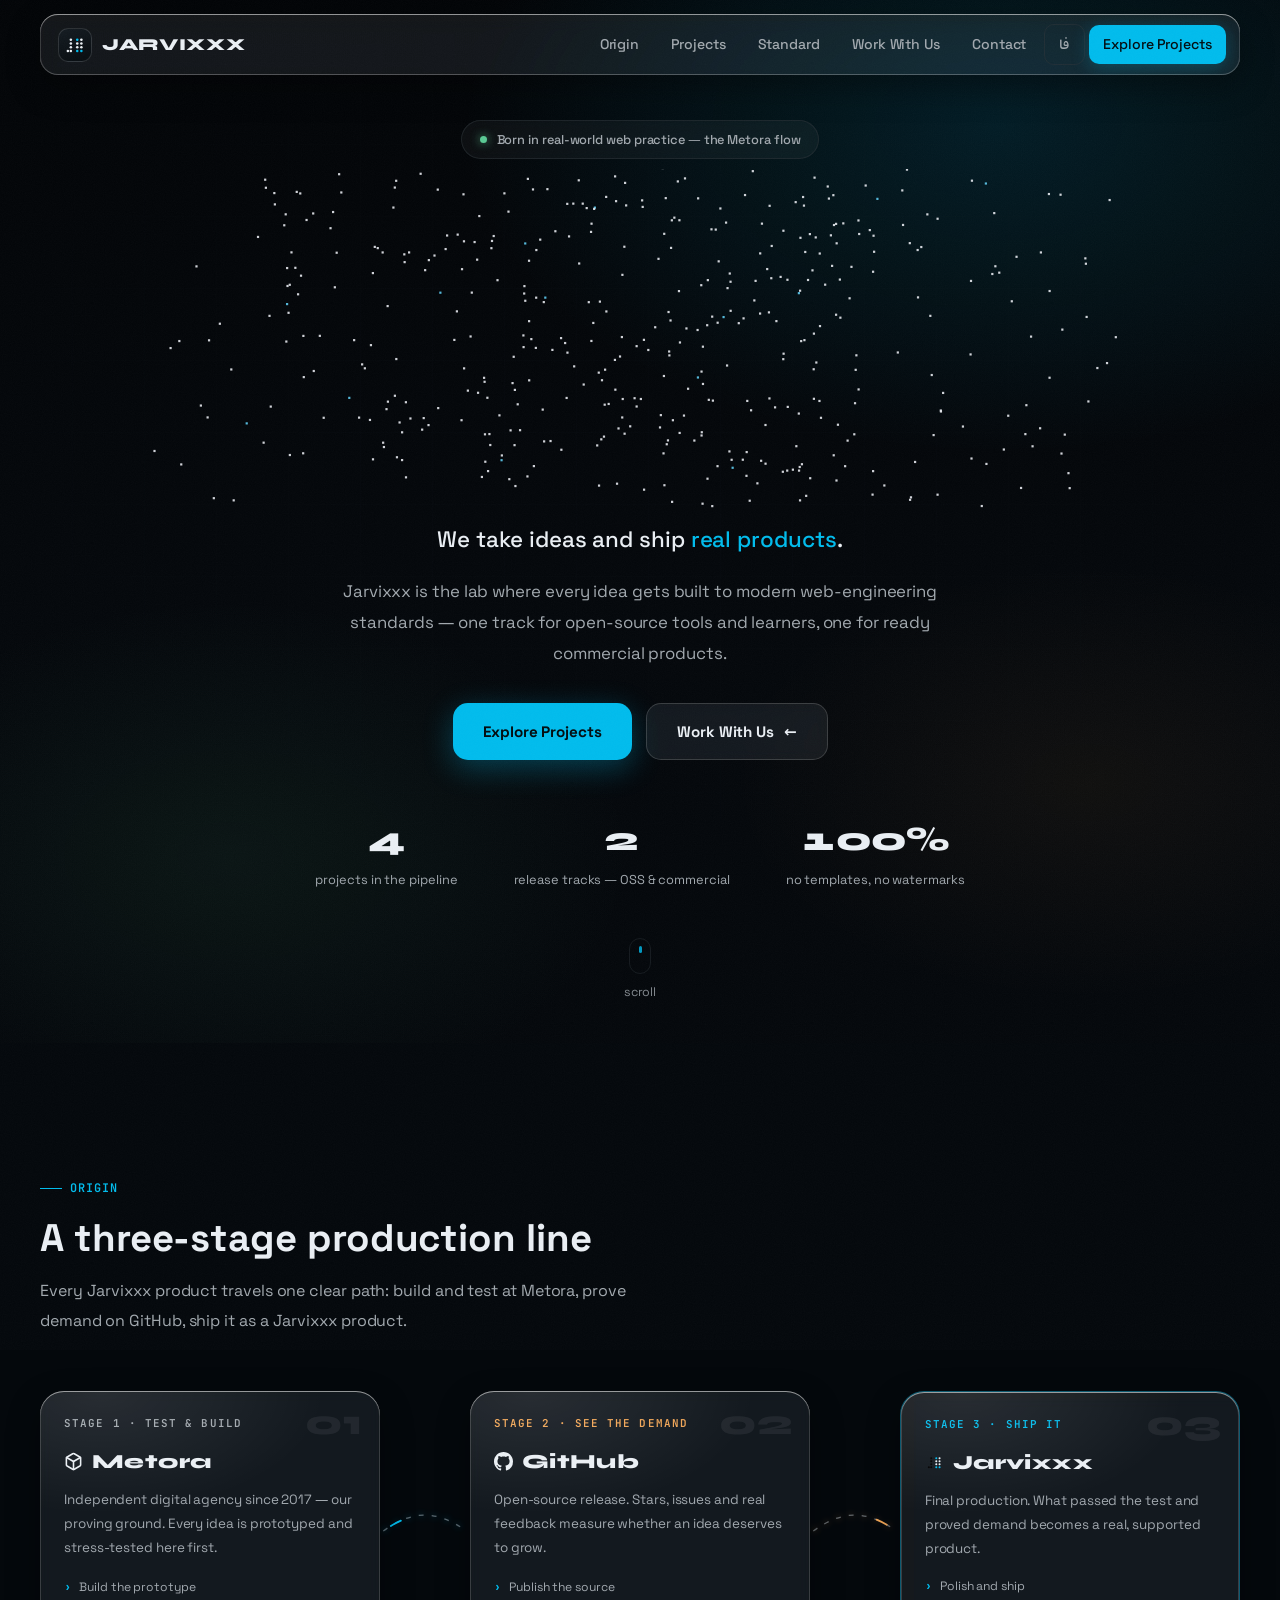
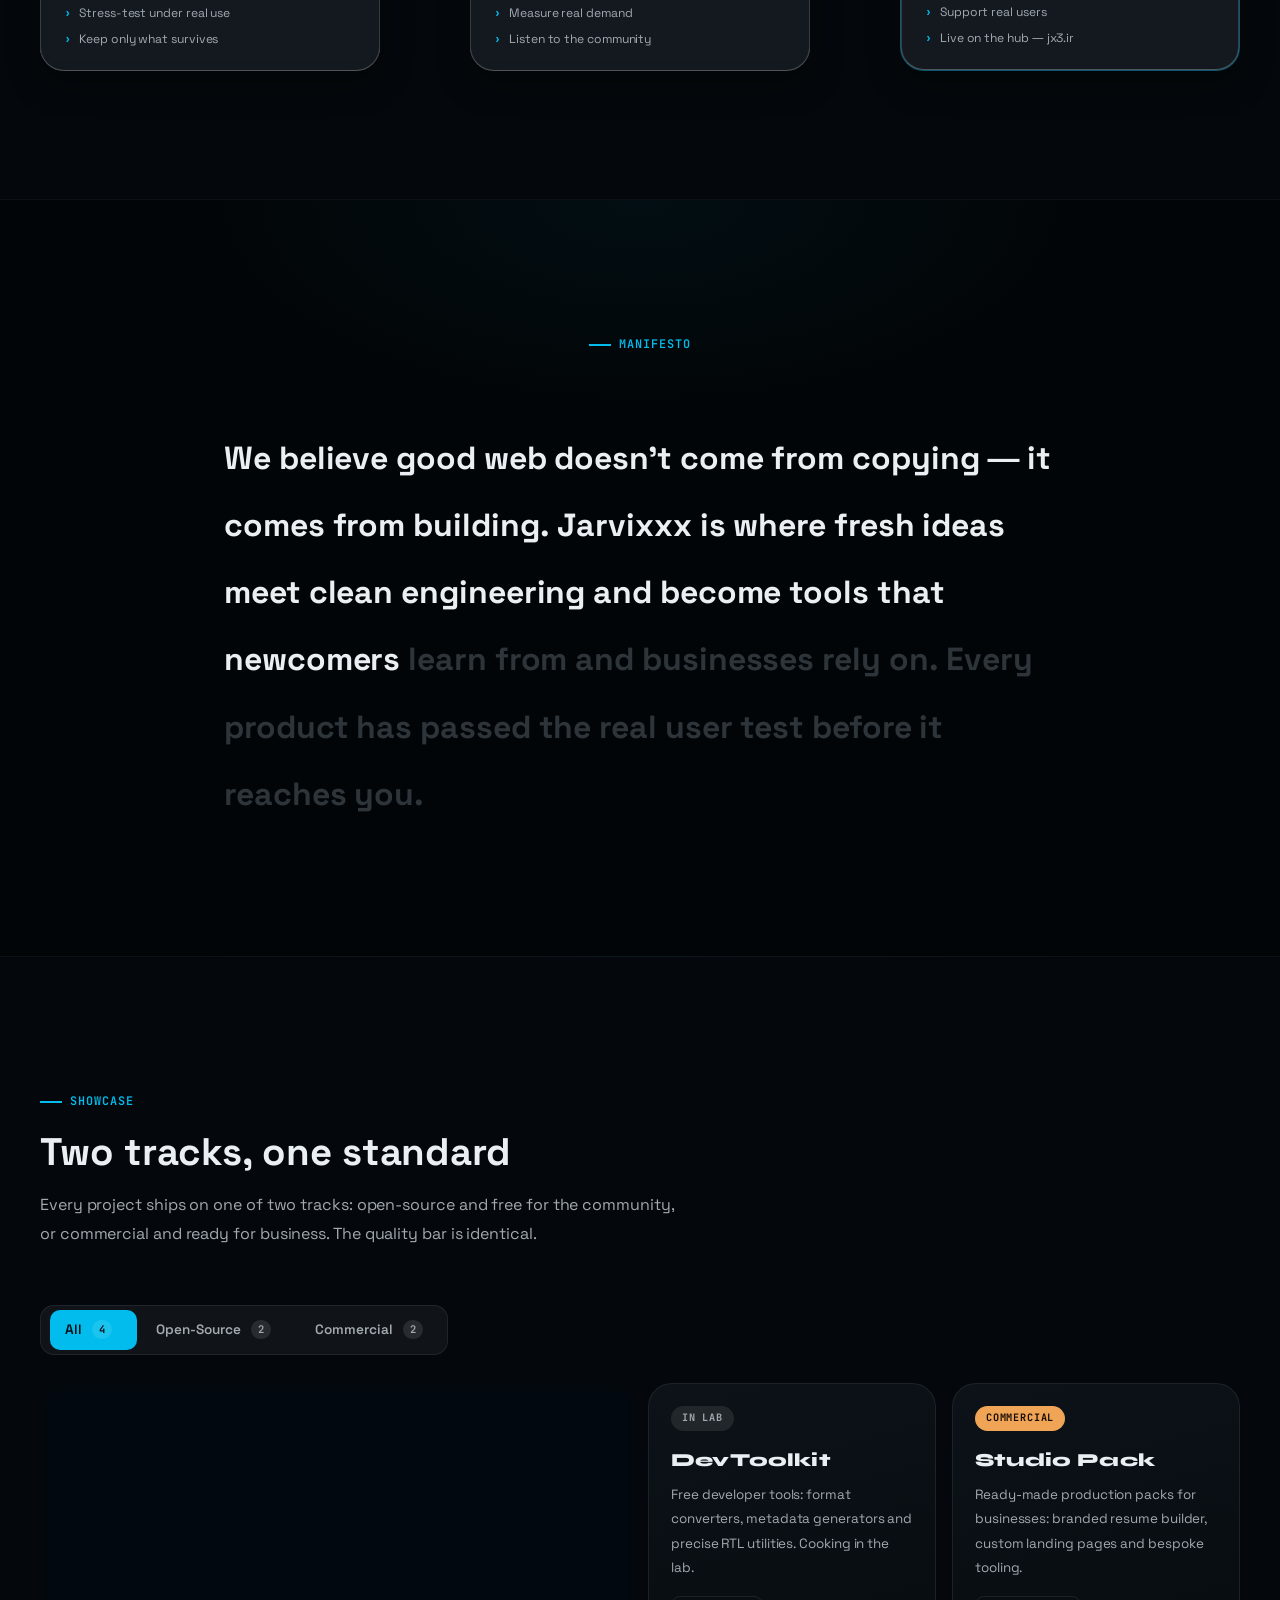
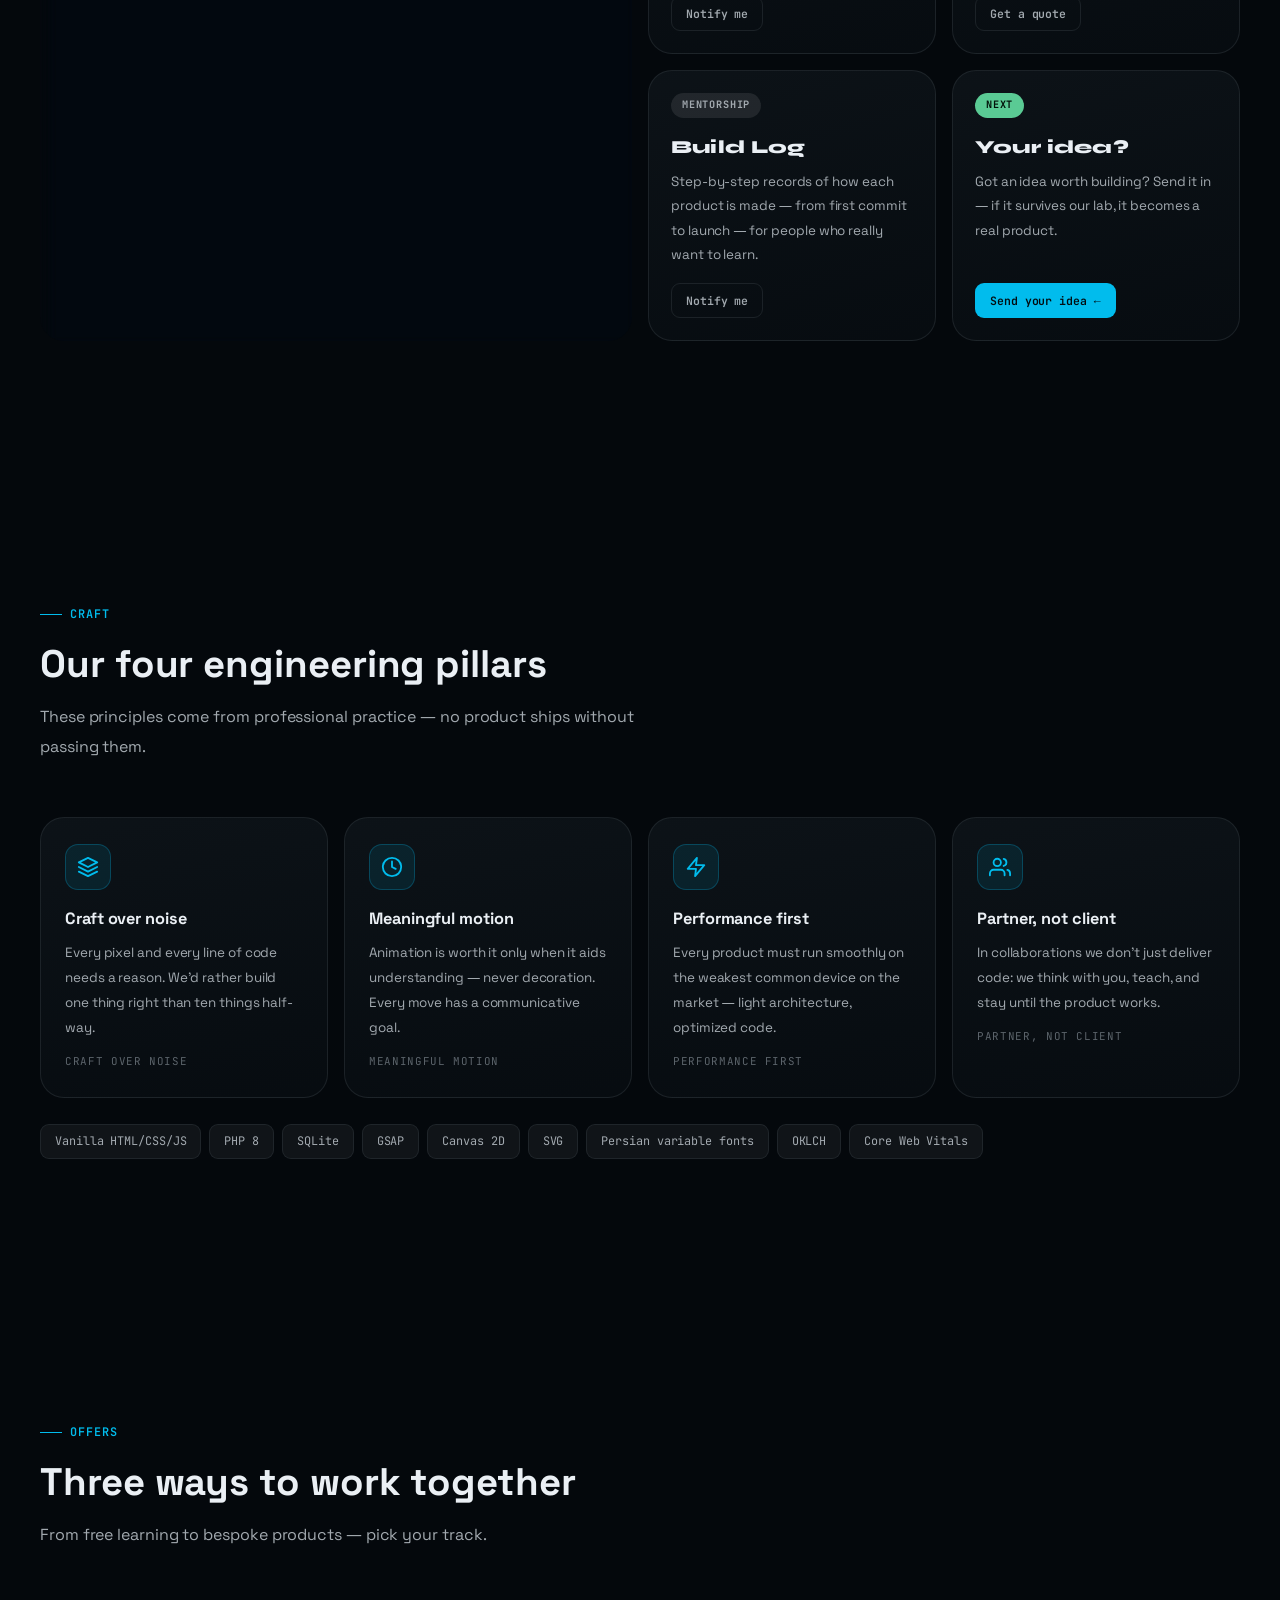
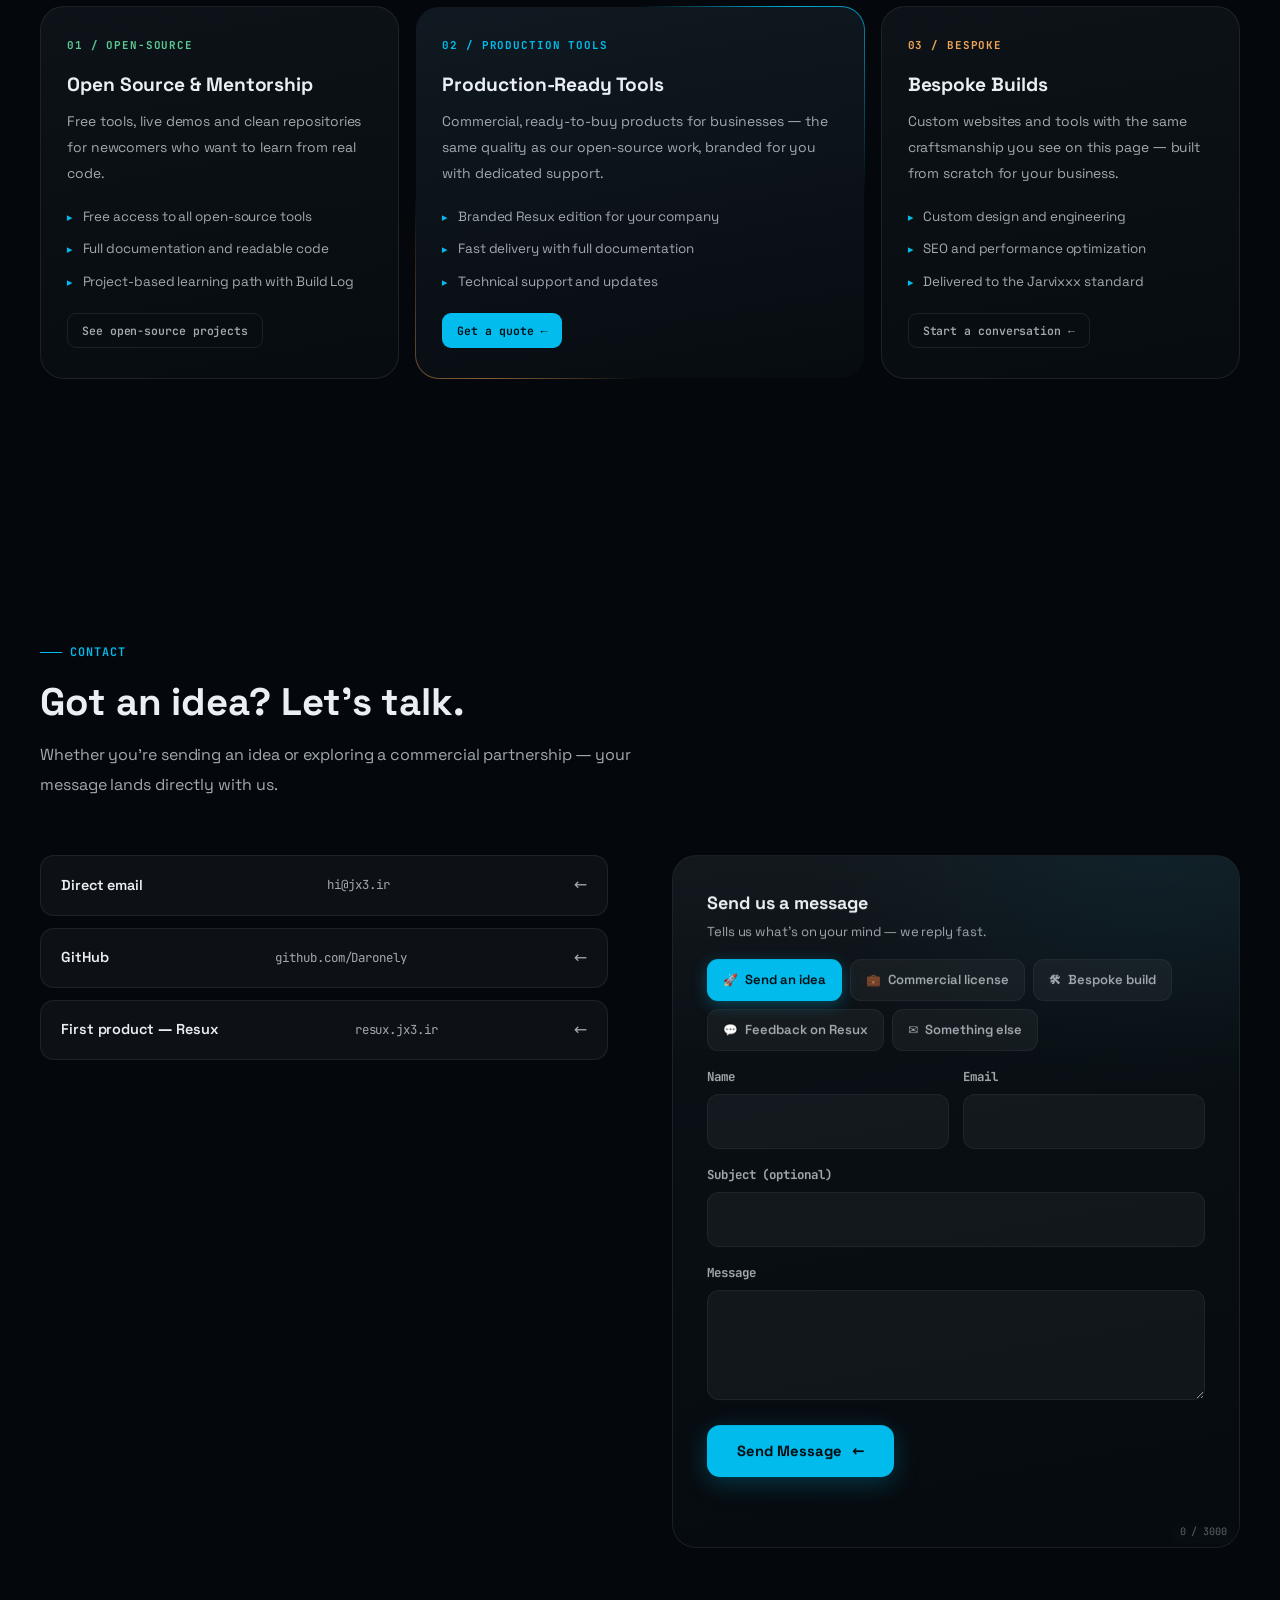
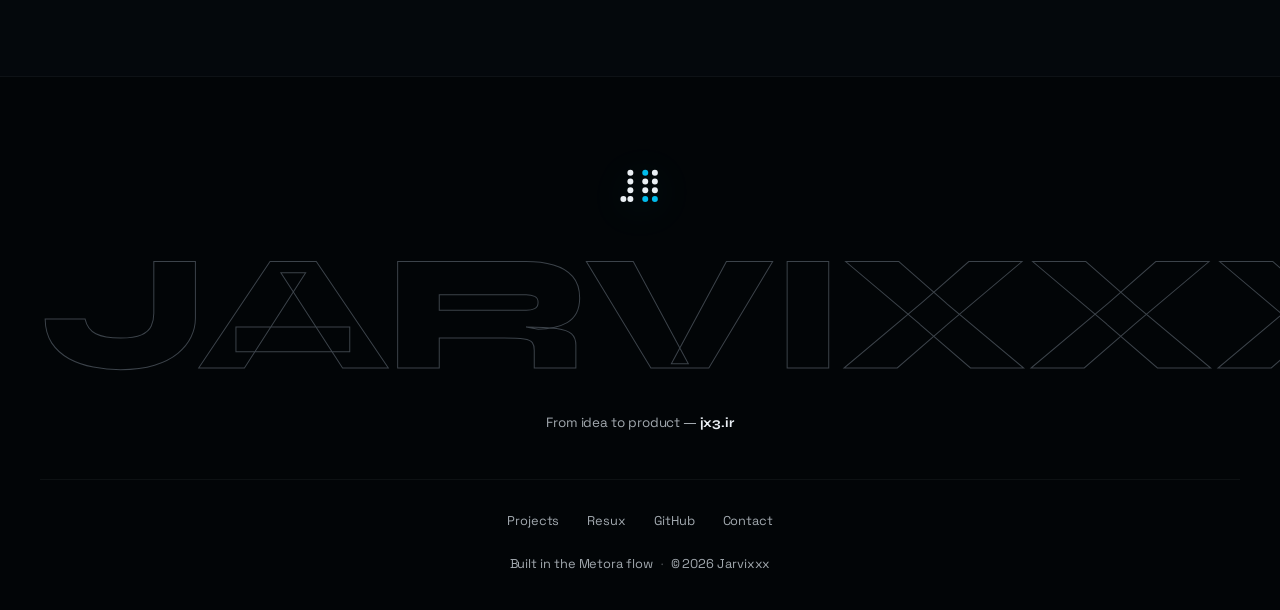
==== commit bed25a53: "🔍 v1.2.0 — SEO hardening - Custom 404 page (obsidian style) - humans.txt - Enriched sameAs (GitHub, " ====
--- a/index.html
+++ b/index.html
@@ -57,7 +57,10 @@
       "logo": "https://jx3.ir/assets/img/icon-512.png",
       "description": "Jarvixxx is a web product lab: we turn ideas into open-source tools and real commercial products — and open a professional learning path for everyone. First product: Resux resume builder.",
       "sameAs": [
-        "https://github.com/Daronely"
+        "https://github.com/Daronely",
+        "https://github.com/Daronely/jarvixxx",
+        "https://resux.jx3.ir/",
+        "https://metora.ir"
       ]
     },
     {
